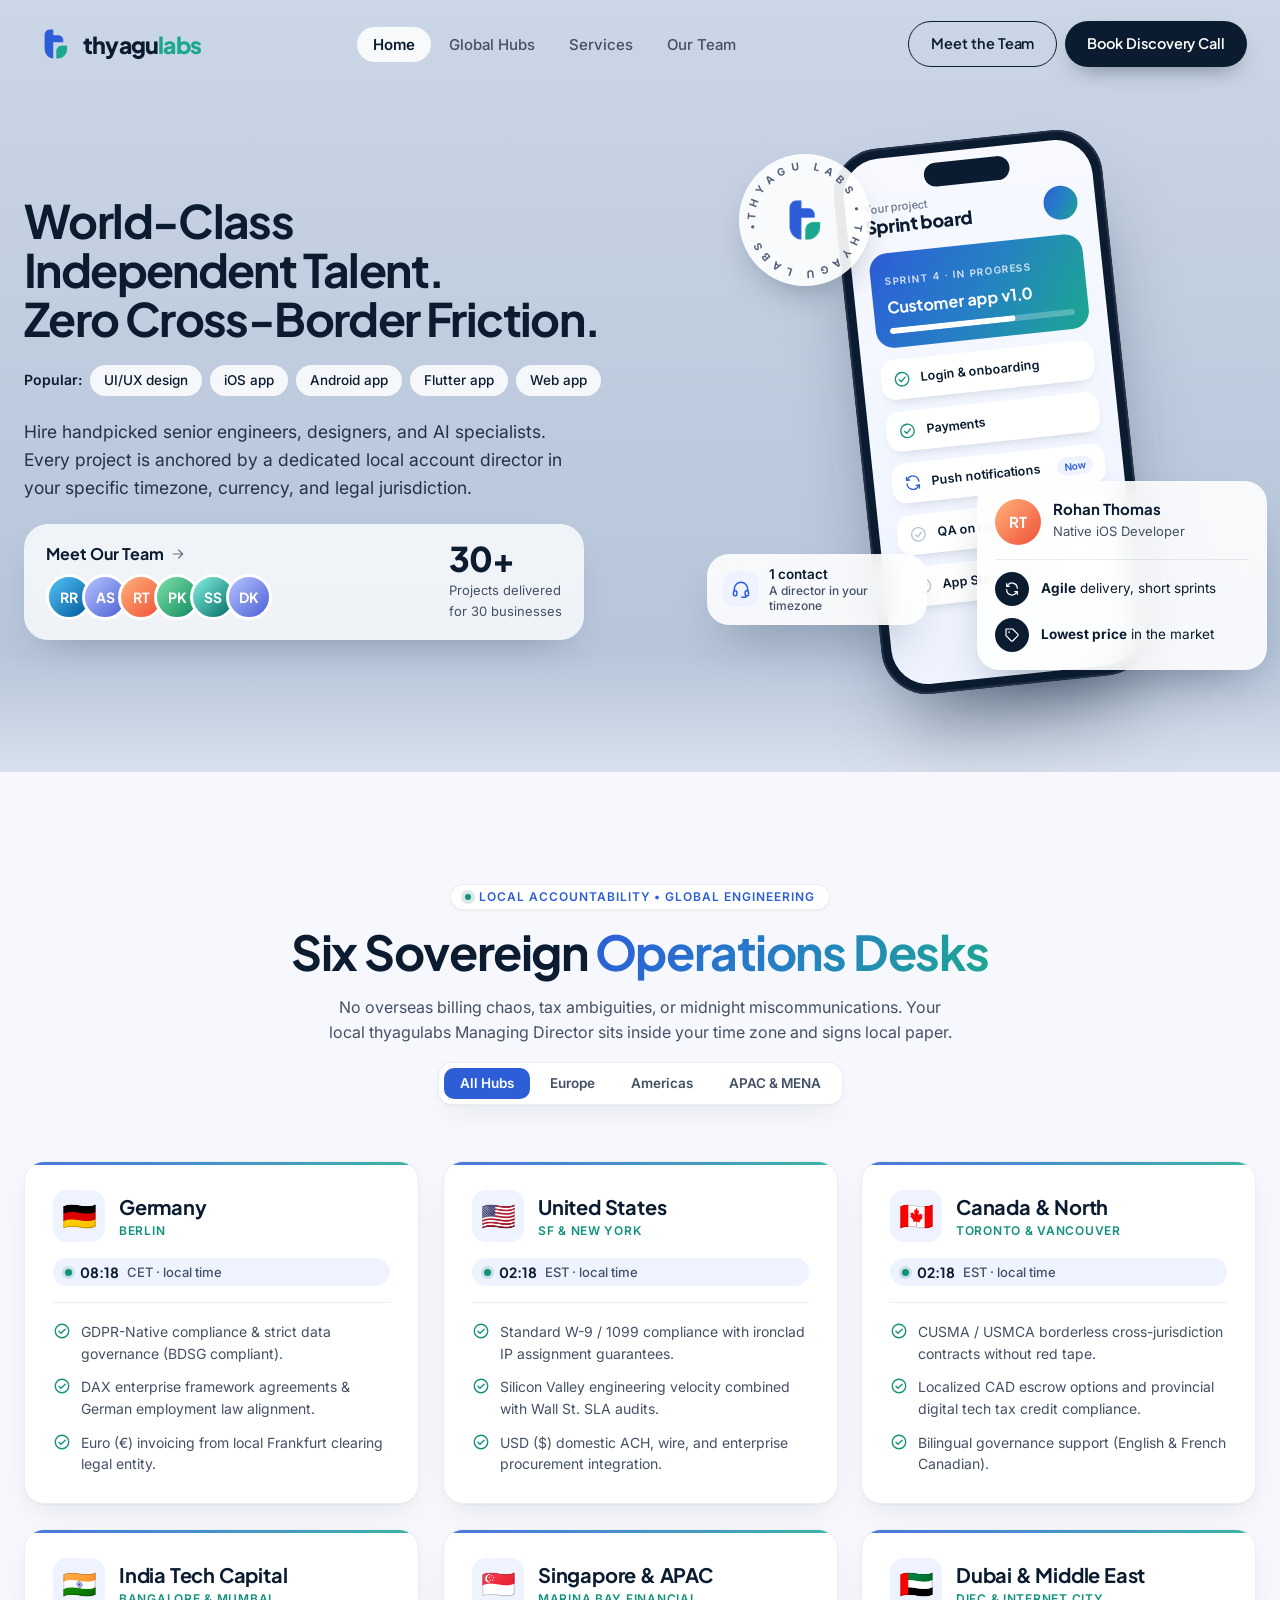
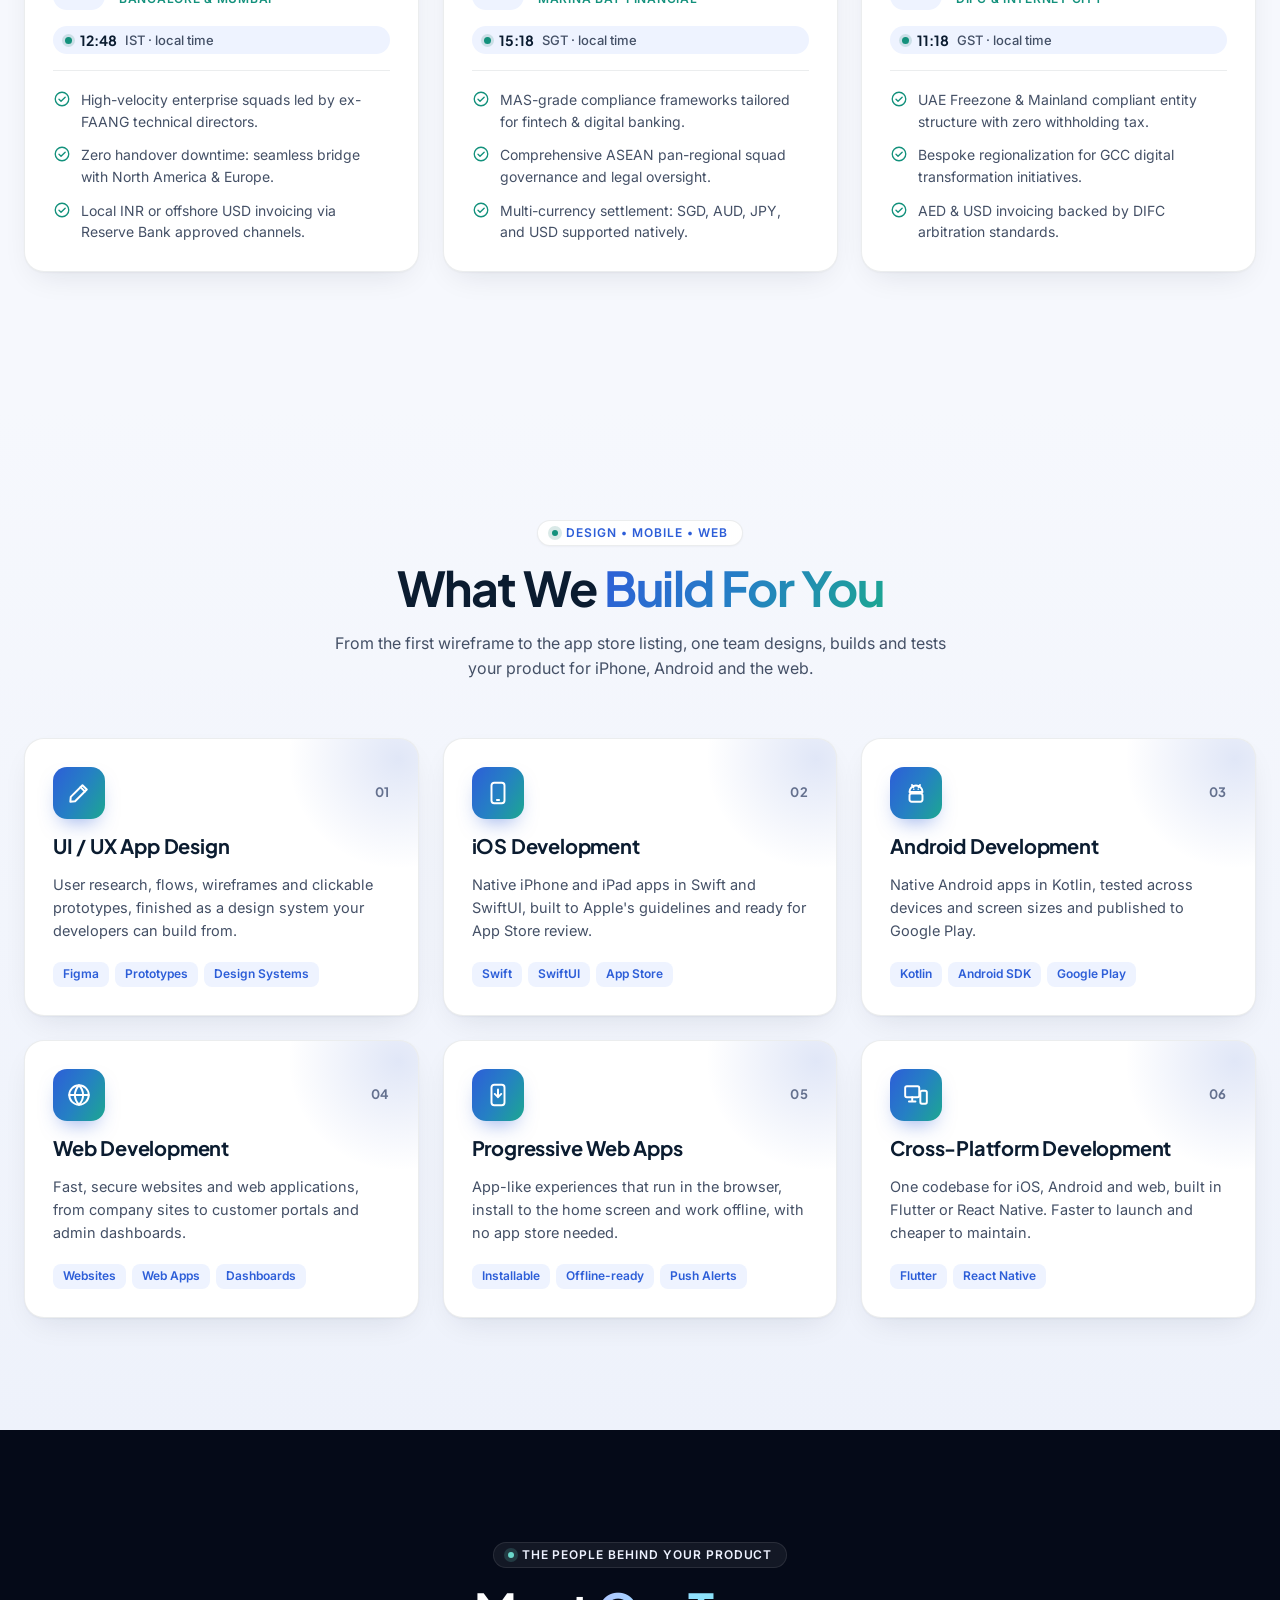
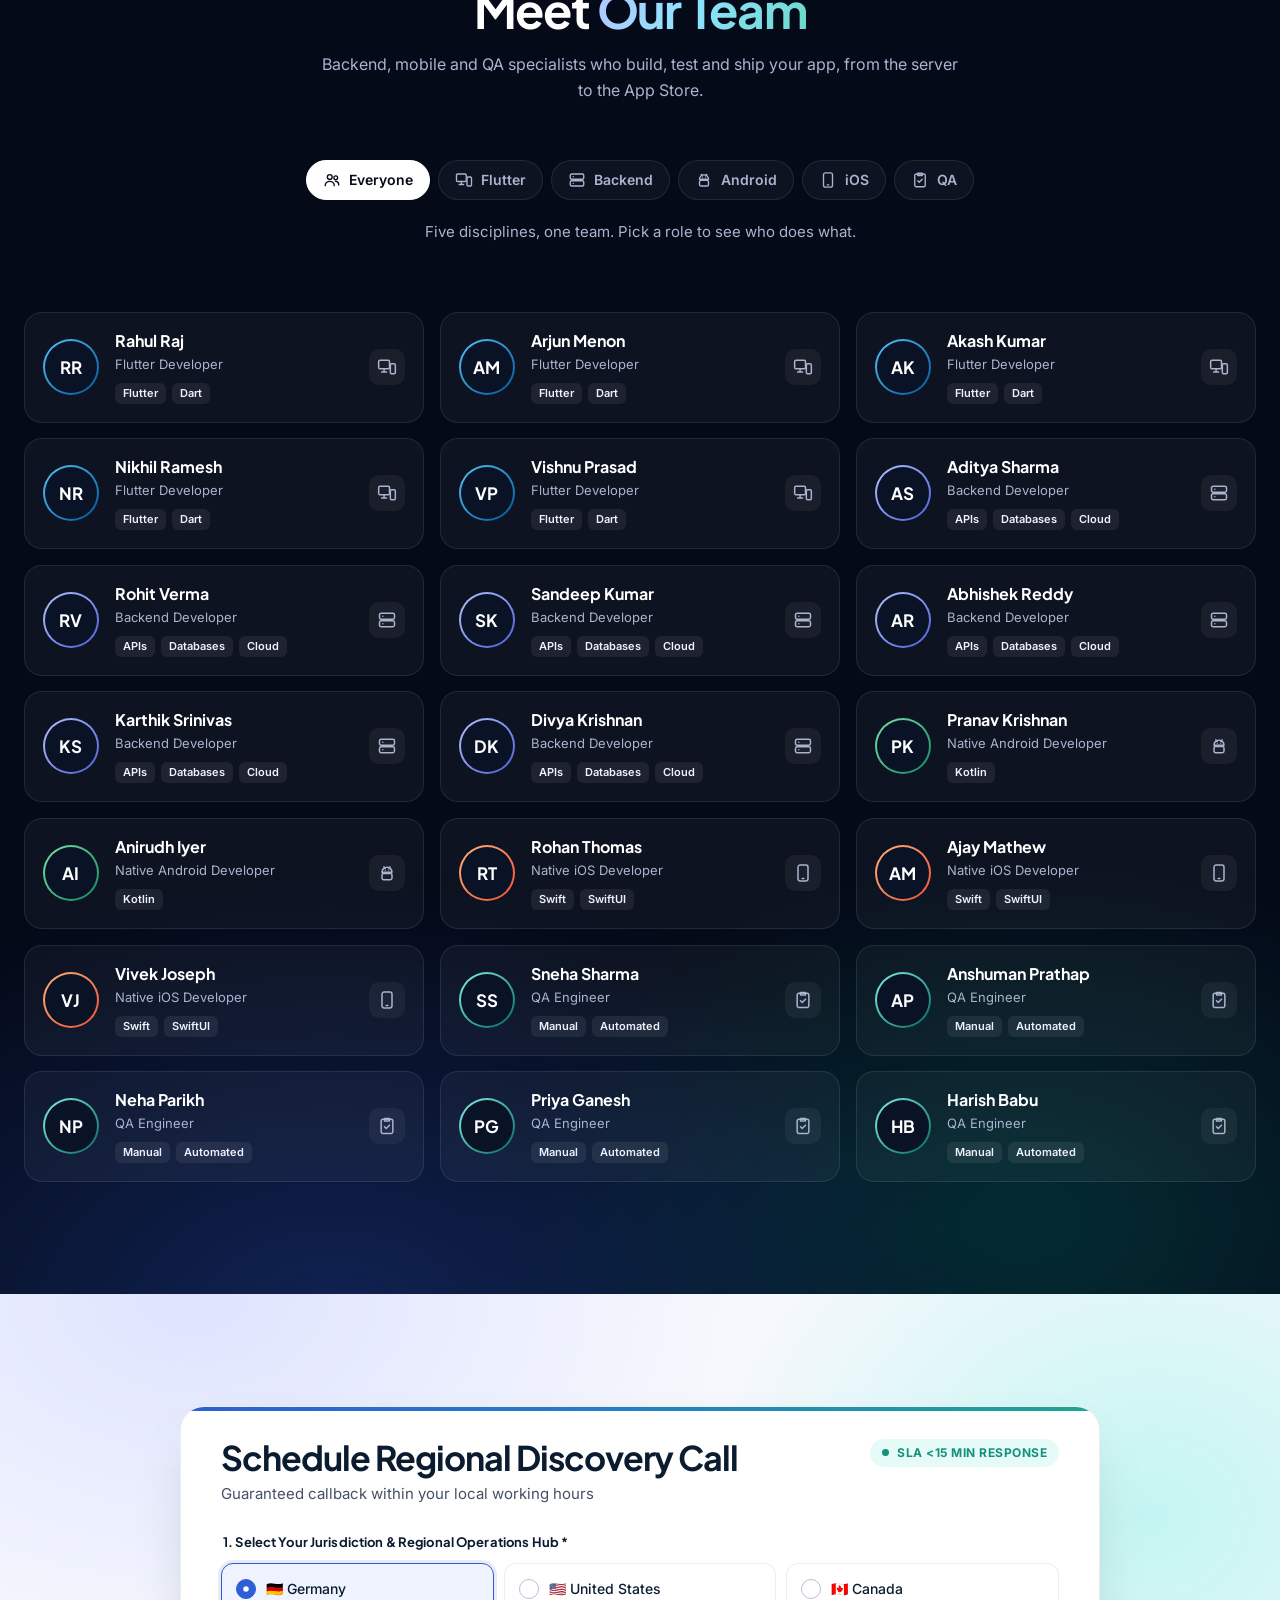
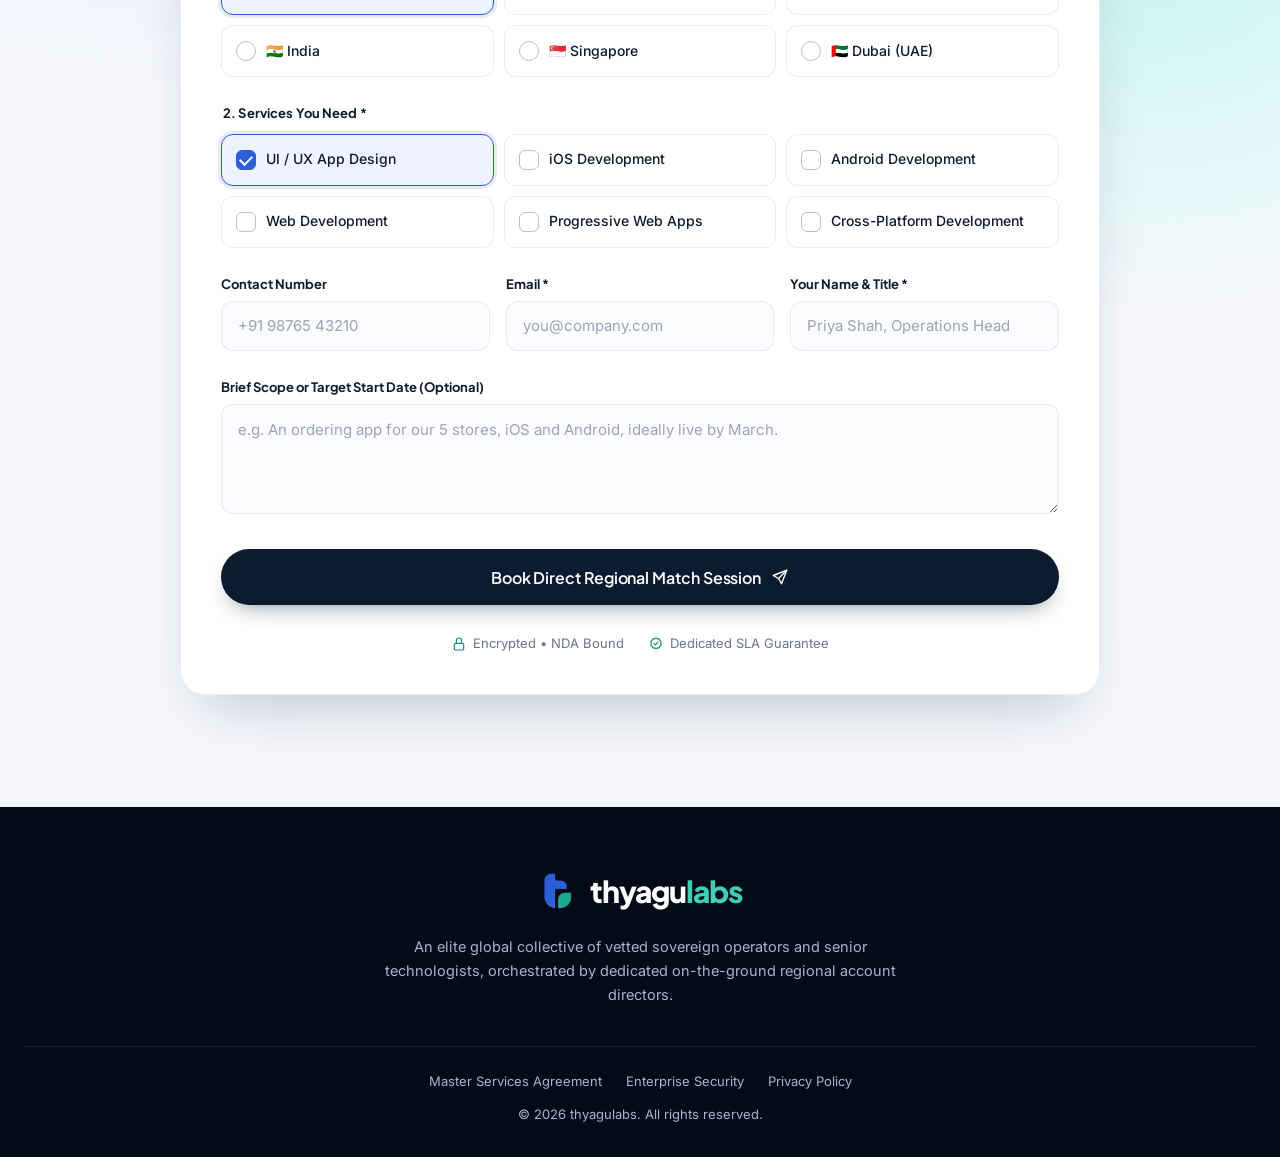
==== index.html @ a347e22c "Initial commit: Thyagu Labs website Co-Authored-By: Claude Sonnet 5.5 <noreply@anthropic.com>" ====
<!DOCTYPE html>
<html lang="en">
<head>
<meta charset="utf-8">
<meta name="viewport" content="width=device-width, initial-scale=1">
<title>thyagulabs — Mobile, Web &amp; UI/UX Development</title>
<meta name="description" content="thyagulabs designs, builds and tests iOS, Android, Flutter and web apps, with local offices in six countries.">
<meta name="theme-color" content="#2d5ed8">
<meta property="og:type" content="website">
<meta property="og:title" content="thyagulabs — Mobile, Web &amp; UI/UX Development">
<meta property="og:description" content="iOS, Android, Flutter and web apps designed, built and tested by one team, with local offices in six countries.">
<meta property="og:image" content="assets/logo-full.png">
<link rel="icon" type="image/png" href="assets/favicon.png">
<link rel="apple-touch-icon" href="assets/apple-touch-icon.png">
<link rel="preconnect" href="https://fonts.googleapis.com">
<link rel="preconnect" href="https://fonts.gstatic.com" crossorigin>
<link rel="stylesheet" href="https://fonts.googleapis.com/css2?family=Inter:wght@400;500;600;700&family=Plus+Jakarta+Sans:wght@500;600;700;800&display=swap">
<style>
/* Layout: dark hero → light hubs → light services → dark team → contact on a soft mesh → dark footer.
   One centred section-heading system, one 1280px content column, one 24px grid gap everywhere. */
:root {
  /* brand (from DESIGN.md) */
  --cobalt: #2d5ed8; --cobalt-deep: #00236f; --cobalt-soft: #dce1ff; --cobalt-light: #b6c4ff;
  --emerald: #13917c; --emerald-soft: #86f2e4; --emerald-light: #6bd8cb;
  /* light surfaces */
  --bg: #f6f8fd; --card: #ffffff; --tint: #eef3ff; --tint-2: #e4ecff;
  --ink: #0b1c30; --ink-2: #445066; --ink-3: #6b7489; --line: rgba(11, 28, 48, .08);
  /* night surfaces */
  --night: #050a18; --night-2: #0a1226; --night-card: rgba(255, 255, 255, .04); --night-line: rgba(255, 255, 255, .09);
  --night-ink: #eef2ff; --night-ink-2: #a9b4cf;
  --grad: linear-gradient(120deg, var(--cobalt-light) 0%, #8fe3ff 45%, var(--emerald-light) 100%);
  --grad-strong: linear-gradient(120deg, #2d5ed8 0%, #2580c4 50%, #1ca791 100%);
  --display: "Plus Jakarta Sans", "Segoe UI", system-ui, sans-serif;
  --body: "Inter", "Segoe UI", system-ui, sans-serif;
  --radius: 20px;
  --gutter: 24px;
  --shadow: 0 1px 2px rgba(11, 28, 48, .04), 0 12px 32px -12px rgba(11, 28, 48, .12);
  --shadow-lift: 0 2px 4px rgba(11, 28, 48, .04), 0 24px 48px -16px rgba(30, 58, 138, .25);
  color-scheme: light;
}
* { box-sizing: border-box; }
html { scroll-behavior: smooth; scroll-padding-top: 96px; }
body { margin: 0; background: var(--bg); color: var(--ink); font: 400 16px/1.6 var(--body); -webkit-font-smoothing: antialiased; }
::selection { background: var(--emerald-soft); color: #00201d; }
a { color: inherit; text-decoration: none; }
button { font: inherit; cursor: pointer; }
:focus-visible { outline: 2px solid var(--emerald-light); outline-offset: 3px; border-radius: 6px; }
img { max-width: 100%; }
.i { width: 1em; height: 1em; flex: none; display: inline-block; vertical-align: middle; font-size: 20px; fill: none; stroke: currentColor; stroke-width: 1.8; stroke-linecap: round; stroke-linejoin: round; }
.tab { font-variant-numeric: tabular-nums; }
.wrap { max-width: 1280px; margin: 0 auto; padding-inline: var(--gutter); }
@media (max-width: 767px) { :root { --gutter: 20px; --radius: 16px; } }

/* ---------- type ---------- */
h1, h2, h3, h4 { font-family: var(--display); margin: 0; text-wrap: balance; }
.display { font-weight: 800; font-size: clamp(40px, 6.4vw, 80px); line-height: 1.02; letter-spacing: -.04em; }
.h2 { font-weight: 700; font-size: clamp(30px, 4vw, 48px); line-height: 1.1; letter-spacing: -.03em; }
.h3 { font-weight: 700; font-size: 20px; line-height: 1.3; letter-spacing: -.01em; }
.lede { font-size: clamp(16px, 1.6vw, 19px); line-height: 1.65; }
.grad-text { background: var(--grad); -webkit-background-clip: text; background-clip: text; color: transparent; }
.grad-text-strong { background: var(--grad-strong); -webkit-background-clip: text; background-clip: text; color: transparent; }

/* ---------- shared pieces ---------- */
.eyebrow { display: inline-flex; align-items: center; gap: 8px; padding: 6px 14px; border-radius: 999px; font: 600 12px/1 var(--body); letter-spacing: .08em; text-transform: uppercase; color: var(--cobalt); background: var(--card); border: 1px solid var(--line); box-shadow: 0 1px 2px rgba(11, 28, 48, .04); }
.eyebrow::before { content: ""; width: 6px; height: 6px; border-radius: 50%; background: var(--emerald); box-shadow: 0 0 0 4px rgba(0, 106, 97, .15); }
.night .eyebrow { color: var(--night-ink); background: rgba(255, 255, 255, .06); border-color: var(--night-line); box-shadow: none; }
.night .eyebrow::before { background: var(--emerald-light); box-shadow: 0 0 0 4px rgba(107, 216, 203, .18); }
section.band { padding-block: 112px; position: relative; }
@media (max-width: 767px) { section.band { padding-block: 72px; } }
.sh { display: flex; flex-direction: column; align-items: center; text-align: center; max-width: 760px; margin: 0 auto 56px; gap: 16px; }
.sh p { margin: 0; color: var(--ink-2); max-width: 640px; }
.night .sh p { color: var(--night-ink-2); }
@media (max-width: 767px) { .sh { margin-bottom: 40px; } }

.btn { display: inline-flex; align-items: center; justify-content: center; gap: 10px; min-height: 52px; padding: 0 28px; border-radius: 999px; border: 0; font: 600 15px/1.2 var(--display); letter-spacing: -.005em; white-space: nowrap; transition: transform .2s ease, box-shadow .2s ease, background .2s ease, border-color .2s ease; }
.btn .i { font-size: 18px; transition: transform .2s ease; }
.btn:hover .i { transform: translateX(3px); }
.btn-primary { color: #fff; background: var(--ink); box-shadow: 0 10px 24px -12px rgba(11, 28, 48, .6); }
.btn-primary:hover { transform: translateY(-2px); background: var(--cobalt); box-shadow: 0 14px 30px -12px rgba(30, 58, 138, .6); }
.btn-outline { color: var(--ink); background: transparent; border: 1.5px solid var(--ink); }
.btn-outline:hover { background: var(--ink); color: #fff; }
.btn-glass { color: var(--night-ink); background: rgba(255, 255, 255, .06); border: 1px solid var(--night-line); backdrop-filter: blur(12px); }
.btn-glass:hover { background: rgba(255, 255, 255, .1); border-color: rgba(255, 255, 255, .2); }
.btn-sm { min-height: 46px; padding: 0 22px; font-size: 14.5px; }

.card { background: var(--card); border: 1px solid var(--line); border-radius: var(--radius); box-shadow: var(--shadow); transition: transform .25s ease, box-shadow .25s ease, border-color .25s ease; position: relative; }
.card:hover { transform: translateY(-4px); box-shadow: var(--shadow-lift); border-color: rgba(30, 58, 138, .18); }
.tag { display: inline-flex; align-items: center; padding: 5px 10px; border-radius: 8px; background: var(--tint); color: var(--cobalt); font: 600 12px/1.2 var(--body); }

/* scroll reveal: content is visible by default; JS only adds the motion */
.js .reveal { opacity: 0; transform: translateY(18px); transition: opacity .6s ease, transform .6s cubic-bezier(.2, .7, .2, 1); }
.js .reveal.in { opacity: 1; transform: none; }
@media (prefers-reduced-motion: reduce) {
  html { scroll-behavior: auto; }
  *, *::before, *::after { animation: none !important; transition: none !important; }
  .js .reveal { opacity: 1; transform: none; }
}

/* ---------- header (transparent over the hero, frosted once you scroll) ---------- */
.top { position: fixed; z-index: 50; inset: 12px 0 auto; padding-inline: var(--gutter); pointer-events: none; }
.top .bar { pointer-events: auto; max-width: 1280px; margin: 0 auto; height: 64px; padding: 0 8px 0 14px; display: flex; align-items: center; gap: 16px; border-radius: 999px; border: 1px solid transparent; transition: background .3s ease, border-color .3s ease, box-shadow .3s ease; }
.top.scrolled .bar { background: rgba(255, 255, 255, .82); border-color: var(--line); box-shadow: 0 12px 30px -14px rgba(11, 28, 48, .25); backdrop-filter: blur(18px) saturate(160%); -webkit-backdrop-filter: blur(18px) saturate(160%); }
.brand { display: flex; align-items: center; gap: 10px; min-width: 0; color: var(--ink); }
.brand svg { flex: none; }
.brand .mark { width: 34px; height: 34px; object-fit: contain; flex: none; }
.wm { font: 800 23px/1 var(--display); letter-spacing: -.035em; color: var(--ink); }
.wm em { font-style: normal; color: #1ca791; }
nav.main { flex: 1; display: flex; justify-content: center; gap: 2px; }
nav.main a { padding: 10px 16px; border-radius: 999px; font: 500 15px/1 var(--body); color: var(--ink-2); white-space: nowrap; transition: color .2s, background .2s; }
nav.main a:hover { color: var(--ink); background: rgba(255, 255, 255, .55); }
nav.main a.active { color: var(--ink); background: rgba(255, 255, 255, .85); font-weight: 600; }
.top .actions { margin-left: auto; display: flex; align-items: center; gap: 8px; }
.menu-btn { display: none; width: 44px; height: 44px; border-radius: 50%; border: 1.5px solid var(--ink); background: transparent; color: var(--ink); place-items: center; }
.menu-btn .i { font-size: 20px; }
@media (max-width: 1023px) { nav.main { display: none; } .menu-btn { display: grid; } }
@media (max-width: 767px) { .top .btn-outline { display: none; } }
@media (max-width: 519px) { .top .book { display: none; } .top .bar { height: 58px; } }

.scrim { position: fixed; inset: 0; z-index: 60; background: rgba(5, 10, 24, .45); backdrop-filter: blur(6px); opacity: 0; pointer-events: none; transition: opacity .25s; }
.drawer { position: fixed; z-index: 61; inset: 0 0 0 auto; width: min(340px, 88vw); background: #fff; color: var(--ink); padding: 20px; display: flex; flex-direction: column; gap: 6px; transform: translateX(100%); transition: transform .3s cubic-bezier(.2, .7, .2, 1); overflow-y: auto; }
body.menu-open .scrim { opacity: 1; pointer-events: auto; }
body.menu-open .drawer { transform: none; }
.drawer .row { display: flex; align-items: center; justify-content: space-between; margin-bottom: 18px; }
.drawer nav a { display: block; padding: 14px 16px; border-radius: 14px; font: 600 17px/1.2 var(--display); color: var(--ink-2); }
.drawer nav a:hover, .drawer nav a.active { color: var(--ink); background: var(--tint); }
.drawer .btn { margin-top: 18px; width: 100%; }
.drawer .menu-btn { display: grid; }

/* ---------- hero ---------- */
.hero { position: relative; overflow: hidden; background: linear-gradient(180deg, #cbd6e6 0%, #bccadd 60%, #b4c3d8 100%); color: var(--ink); padding: 128px 0 80px; isolation: isolate; }
.hero::after { content: ""; position: absolute; inset: auto 0 0; height: 120px; background: linear-gradient(180deg, transparent, rgba(246, 248, 253, .55)); z-index: -1; }
.hero-grid { position: relative; z-index: 1; display: grid; grid-template-columns: minmax(0, 1.12fr) minmax(0, .88fr); gap: 32px; align-items: center; margin-top: 4px; }
.hero-left { display: flex; flex-direction: column; gap: 22px; padding-top: 12px; }
.hero-h { font-weight: 700; font-size: clamp(32px, 3.6vw, 48px); line-height: 1.06; letter-spacing: -.035em; }
.hero-h span { display: block; }
.search { display: flex; align-items: center; gap: 10px; height: 64px; padding: 0 8px 0 22px; border-radius: 999px; background: #fff; box-shadow: 0 18px 40px -18px rgba(11, 28, 48, .35); max-width: 560px; }
.search .i { font-size: 22px; color: var(--ink-2); }
.search input { flex: 1; min-width: 0; border: 0; outline: 0; background: transparent; font: 400 16px/1 var(--body); color: var(--ink); }
.search input::placeholder { color: #8892a6; }
.search button { width: 48px; height: 48px; flex: none; border: 0; border-radius: 50%; display: grid; place-items: center; background: var(--ink); color: #fff; transition: background .2s, transform .2s; }
.search button:hover { background: var(--cobalt); transform: translateX(2px); }
.search button .i { color: #fff; font-size: 20px; }
.search:focus-within { box-shadow: 0 0 0 3px rgba(30, 58, 138, .25), 0 18px 40px -18px rgba(11, 28, 48, .35); }
.popular { display: flex; flex-wrap: wrap; align-items: center; gap: 8px; font: 600 14px/1 var(--body); }
.popular button { border: 0; padding: 9px 14px; border-radius: 999px; background: rgba(255, 255, 255, .85); color: var(--ink); font: 500 13.5px/1 var(--body); transition: background .2s, transform .2s; }
.popular button:hover { background: #fff; transform: translateY(-1px); }
.hero-sub { margin: 0; max-width: 560px; font-size: 17.5px; line-height: 1.6; color: #22324a; }
.trusted { display: flex; align-items: center; justify-content: space-between; gap: 20px; flex-wrap: wrap; max-width: 560px; padding: 18px 22px; border-radius: 24px; background: rgba(255, 255, 255, .78); backdrop-filter: blur(12px); box-shadow: 0 18px 40px -22px rgba(11, 28, 48, .35); }
.trusted .lbl { font: 700 16px/1.2 var(--display); margin-bottom: 10px; display: flex; align-items: center; gap: 6px; }
.trusted .lbl .i { font-size: 16px; color: var(--ink-3); transition: transform .2s; }
.trusted a:hover .lbl .i { transform: translateX(3px); }
.stack-av { display: flex; }
.stack-av span { width: 46px; height: 46px; margin-left: -10px; border-radius: 50%; border: 3px solid #fff; display: grid; place-items: center; font: 700 14px/1 var(--display); color: #fff; background: var(--ring); }
.stack-av span:first-child { margin-left: 0; }
.trusted .num b { display: block; font: 800 34px/1 var(--display); letter-spacing: -.03em; }
.trusted .num small { display: block; margin-top: 4px; font-size: 13px; color: var(--ink-2); }

.hero-right { position: relative; min-height: 560px; }
.phone { position: absolute; left: 50%; top: 50%; width: 270px; height: 548px; margin: -274px 0 0 -135px; border-radius: 46px; padding: 10px; background: #0b1c30; box-shadow: 0 50px 80px -30px rgba(11, 28, 48, .55), inset 0 0 0 2px #26324a; transform: rotate(-6deg); }
.phone .screen { position: relative; height: 100%; border-radius: 37px; overflow: hidden; background: linear-gradient(180deg, #f7f9ff, #eef3ff); padding: 44px 18px 18px; display: flex; flex-direction: column; gap: 12px; }
.phone .screen::before { content: ""; position: absolute; top: 10px; left: 50%; width: 86px; height: 24px; margin-left: -43px; border-radius: 999px; background: #0b1c30; }
.app-top { display: flex; align-items: center; justify-content: space-between; }
.app-top small { display: block; font: 500 11px/1.2 var(--body); color: var(--ink-3); }
.app-top b { font: 800 18px/1.15 var(--display); letter-spacing: -.02em; }
.app-top .dot { width: 34px; height: 34px; border-radius: 50%; background: var(--grad-strong); }
.sprint { padding: 14px; border-radius: 18px; color: #fff; background: var(--grad-strong); }
.sprint small { font: 600 10px/1 var(--body); letter-spacing: .1em; text-transform: uppercase; opacity: .8; }
.sprint b { display: block; margin: 6px 0 10px; font: 700 16px/1.2 var(--display); }
.sprint .bar2 { height: 6px; border-radius: 999px; background: rgba(255, 255, 255, .25); overflow: hidden; }
.sprint .bar2 i { display: block; height: 100%; width: 68%; border-radius: inherit; background: #fff; animation: fill 2.4s cubic-bezier(.2, .7, .2, 1) both .4s; }
@keyframes fill { from { width: 8%; } }
.task { display: flex; align-items: center; gap: 10px; padding: 11px 12px; border-radius: 14px; background: #fff; box-shadow: 0 6px 14px -10px rgba(11, 28, 48, .35); font: 600 12.5px/1.2 var(--body); }
.task .i { font-size: 18px; color: var(--emerald); }
.task.todo .i { color: #b8c0d4; }
.task.now .i { color: var(--cobalt); }
.task em { margin-left: auto; font-style: normal; font: 600 10px/1 var(--body); padding: 4px 7px; border-radius: 999px; background: var(--tint); color: var(--cobalt); }

.rot { position: absolute; left: 2%; top: 4%; width: 132px; height: 132px; border-radius: 50%; background: rgba(255, 255, 255, .9); display: grid; place-items: center; box-shadow: 0 16px 36px -16px rgba(11, 28, 48, .4); z-index: 2; }
.rot svg.ring { position: absolute; inset: 0; width: 100%; height: 100%; animation: spin-slow 22s linear infinite; }
.rot svg.ring text { font: 700 10.5px var(--body); letter-spacing: .26em; fill: #55627a; text-transform: uppercase; }
@keyframes spin-slow { to { transform: rotate(360deg); } }

.float { position: absolute; z-index: 3; background: rgba(255, 255, 255, .88); backdrop-filter: blur(14px); -webkit-backdrop-filter: blur(14px); border-radius: 22px; box-shadow: 0 24px 50px -22px rgba(11, 28, 48, .45); animation: bob 6s ease-in-out infinite; }
@keyframes bob { 50% { transform: translateY(-8px); } }
.float.profile { right: -2%; bottom: 4%; width: 290px; padding: 18px; }
.profile .who { display: flex; align-items: center; gap: 12px; padding-bottom: 14px; border-bottom: 1px solid var(--line); }
.profile .av { width: 46px; height: 46px; border-radius: 50%; display: grid; place-items: center; color: #fff; font: 700 15px/1 var(--display); background: linear-gradient(135deg, #ffb27a, #f05138); }
.profile .who b { display: block; font: 700 15px/1.2 var(--display); }
.profile .who small { font-size: 13px; color: var(--ink-2); }
.profile .row { display: flex; align-items: center; gap: 12px; margin-top: 12px; font-size: 13.5px; color: var(--ink); }
.profile .row b { font-weight: 700; }
.profile .row .ib { width: 34px; height: 34px; flex: none; border-radius: 50%; display: grid; place-items: center; background: var(--ink); color: #fff; }
.profile .row .ib .i { font-size: 16px; }
.float.chip { left: -4%; bottom: 12%; padding: 12px 16px; display: flex; align-items: center; gap: 10px; font: 600 13.5px/1.25 var(--body); animation-delay: -3s; max-width: 220px; }
.float.chip .ib { width: 36px; height: 36px; flex: none; border-radius: 12px; display: grid; place-items: center; background: var(--tint); color: var(--cobalt); }
.float.chip small { display: block; font-weight: 500; color: var(--ink-2); font-size: 12px; }

@media (max-width: 1023px) {
  .hero { padding-top: 120px; }
  .hero-grid { grid-template-columns: minmax(0, 1fr); gap: 24px; }
  .hero-left { align-items: center; text-align: center; }
  .hero-left > * { width: 100%; max-width: 600px; }
  .popular { justify-content: center; }
  .trusted { margin-inline: auto; }
  .hero-right { min-height: 600px; max-width: 560px; width: 100%; margin: 0 auto; }
  .float.chip { left: 0; }
  .float.profile { right: 0; }
}
@media (max-width: 519px) {
  .hero { padding: 104px 0 48px; }
  .search { height: 58px; padding-left: 18px; }
  .search input { font-size: 15px; }
  .popular > span { width: 100%; text-align: center; }
  .trusted { justify-content: center; text-align: center; padding: 16px; }
  .hero-right { min-height: 520px; }
  .phone { transform: rotate(-5deg) scale(.82); }
  .rot { width: 104px; height: 104px; left: 0; top: 0; }
  .rot svg.ring text { font-size: 9px; }
  .float.profile { width: 236px; right: 0; bottom: 2%; padding: 14px; }
  .float.chip { left: auto; right: 0; top: 6%; bottom: auto; max-width: 180px; padding: 10px 12px; font-size: 12.5px; }
}
@media (max-width: 359px) { .float.chip { display: none; } }

/* ---------- hubs ---------- */
.filters { display: inline-flex; flex-wrap: wrap; justify-content: center; gap: 4px; padding: 5px; border-radius: 14px; background: var(--card); border: 1px solid var(--line); box-shadow: var(--shadow); }
.filters button { border: 0; padding: 9px 16px; border-radius: 10px; background: transparent; color: var(--ink-2); font: 600 13.5px/1 var(--body); transition: background .2s, color .2s; }
.filters button:hover { color: var(--ink); background: var(--tint); }
.filters button[aria-pressed="true"] { color: #fff; background: var(--cobalt); }
.grid3 { display: grid; grid-template-columns: repeat(3, minmax(0, 1fr)); gap: 24px; }
@media (max-width: 1023px) { .grid3 { grid-template-columns: repeat(2, minmax(0, 1fr)); } }
@media (max-width: 679px) { .grid3 { grid-template-columns: minmax(0, 1fr); } }
.hub { padding: 28px; display: flex; flex-direction: column; gap: 18px; overflow: hidden; animation: pop .45s cubic-bezier(.2, .7, .2, 1) both; }
.hub::before { content: ""; position: absolute; inset: 0 0 auto; height: 3px; background: var(--grad-strong); opacity: .85; }
@keyframes pop { from { opacity: 0; transform: translateY(10px) scale(.98); } }
.hub .head { display: flex; align-items: center; gap: 14px; }
.hub .flag { width: 52px; height: 52px; flex: none; border-radius: 14px; display: grid; place-items: center; font-size: 28px; background: var(--tint); }
.hub .city { font: 600 12px/1.2 var(--body); letter-spacing: .06em; text-transform: uppercase; color: var(--emerald); margin-top: 4px; }
.hub .clock { align-self: start; display: inline-flex; align-items: center; gap: 8px; padding: 7px 12px; border-radius: 999px; background: var(--tint); font: 500 13px/1 var(--body); color: var(--ink-2); }
.hub .clock b { font: 700 14px/1 var(--display); color: var(--ink); }
.hub .clock::before { content: ""; width: 7px; height: 7px; border-radius: 50%; background: var(--emerald); box-shadow: 0 0 0 3px rgba(0, 106, 97, .15); animation: blink 2s ease-in-out infinite; }
/* line up title, clock and bullet lists across cards in the same row */
@supports (grid-template-rows: subgrid) { .grid3 { row-gap: 0; } .hub { display: grid; grid-row: span 3; grid-template-rows: subgrid; row-gap: 16px; margin-bottom: 24px; } }
.hub ul { list-style: none; margin: 0; padding: 18px 0 0; align-content: start; border-top: 1px solid var(--line); display: grid; gap: 12px; }
.hub li { display: flex; gap: 10px; font-size: 14px; line-height: 1.55; color: var(--ink-2); }
.hub li .i { font-size: 18px; color: var(--emerald); margin-top: 1px; }

/* ---------- services ---------- */
#expertise { background: linear-gradient(180deg, var(--bg) 0%, #eef2fb 100%); }
.svc-grid { display: grid; grid-template-columns: repeat(3, minmax(0, 1fr)); gap: 24px; }
@media (max-width: 1023px) { .svc-grid { grid-template-columns: repeat(2, minmax(0, 1fr)); } }
@media (max-width: 679px) { .svc-grid { grid-template-columns: minmax(0, 1fr); } }
.svc { padding: 28px; display: flex; flex-direction: column; gap: 14px; overflow: hidden; }
.svc::after { content: ""; position: absolute; width: 220px; height: 220px; right: -90px; top: -90px; border-radius: 50%; background: radial-gradient(closest-side, rgba(39, 83, 199, .14), transparent); transition: transform .4s ease; pointer-events: none; }
.svc:hover::after { transform: scale(1.35); }
.svc .top-row { display: flex; align-items: center; justify-content: space-between; }
.svc .ic { width: 52px; height: 52px; border-radius: 14px; display: grid; place-items: center; color: #fff; background: var(--grad-strong); box-shadow: 0 10px 20px -8px rgba(45, 94, 216, .5); }
.svc .ic .i { font-size: 26px; }
.svc .num { font: 700 13px/1 var(--display); color: var(--ink-3); letter-spacing: .04em; }
.svc p { margin: 0; font-size: 14.5px; line-height: 1.6; color: var(--ink-2); }
.svc .tags { display: flex; flex-wrap: wrap; gap: 6px; margin-top: auto; padding-top: 6px; }

/* ---------- team ---------- */
.team { background: var(--night); color: var(--night-ink); overflow: hidden; isolation: isolate; }
.team .glow { position: absolute; inset: auto -10% -30%; height: 70%; z-index: -1; background: radial-gradient(60% 60% at 30% 60%, rgba(39, 83, 199, .35), transparent 70%), radial-gradient(50% 50% at 75% 50%, rgba(0, 150, 136, .25), transparent 70%); filter: blur(30px); }
.team .h2 { color: #fff; }
.roles { display: flex; flex-wrap: wrap; justify-content: center; gap: 8px; }
.roles button { display: inline-flex; align-items: center; gap: 8px; border: 1px solid var(--night-line); background: rgba(255, 255, 255, .04); color: var(--night-ink-2); padding: 10px 16px; border-radius: 999px; font: 600 14px/1 var(--body); transition: all .2s ease; }
.roles button .i { font-size: 18px; }
.roles button:hover { color: #fff; border-color: rgba(255, 255, 255, .2); }
.roles button[aria-selected="true"] { color: #050a18; background: #fff; border-color: #fff; }
.role-note { margin: 20px auto 40px; max-width: 640px; min-height: 52px; text-align: center; color: var(--night-ink-2); font-size: 15px; }
.role-note b { color: #fff; font-weight: 600; }
.people { display: grid; grid-template-columns: repeat(3, minmax(0, 1fr)); gap: 16px; }
@media (max-width: 1023px) { .people { grid-template-columns: repeat(2, minmax(0, 1fr)); } }
@media (max-width: 599px) { .people { grid-template-columns: minmax(0, 1fr); gap: 10px; } .person { padding: 14px; gap: 14px; } .person .badge { display: none; } .avatar { width: 48px; height: 48px; } }
.person { display: flex; align-items: center; gap: 16px; padding: 18px; border-radius: 18px; background: var(--night-card); border: 1px solid var(--night-line); transition: transform .25s ease, border-color .25s ease, background .25s ease; animation: pop .45s cubic-bezier(.2, .7, .2, 1) both; }
.person:hover { transform: translateY(-3px); background: rgba(255, 255, 255, .07); border-color: rgba(182, 196, 255, .28); }
.avatar { position: relative; width: 56px; height: 56px; flex: none; border-radius: 50%; padding: 2px; background: var(--ring); }
.avatar span { width: 100%; height: 100%; border-radius: 50%; display: grid; place-items: center; background: var(--night-2); font: 700 17px/1 var(--display); color: #fff; letter-spacing: .02em; }
.person .who { min-width: 0; flex: 1; }
.person .name { font: 700 16px/1.3 var(--display); color: #fff; }
.person .role { margin-top: 2px; font-size: 13px; color: var(--night-ink-2); }
.person .stack { margin-top: 8px; display: flex; flex-wrap: wrap; gap: 6px; }
.person .stack i { font-style: normal; font: 600 11px/1 var(--body); padding: 5px 8px; border-radius: 6px; color: var(--night-ink); background: rgba(255, 255, 255, .07); }
.person .badge { width: 36px; height: 36px; flex: none; border-radius: 10px; display: grid; place-items: center; color: var(--night-ink-2); background: rgba(255, 255, 255, .05); }
.person .badge .i { font-size: 20px; }

/* ---------- contact ---------- */
.contact { background: radial-gradient(60% 50% at 15% 0%, rgba(220, 225, 255, .9), transparent 70%), radial-gradient(50% 50% at 90% 20%, rgba(134, 242, 228, .45), transparent 70%), var(--bg); }
.formcard { max-width: 920px; margin: 0 auto; background: var(--card); border: 1px solid var(--line); border-radius: 24px; box-shadow: 0 30px 60px -24px rgba(11, 28, 48, .25); overflow: hidden; position: relative; }
.formcard::before { content: ""; position: absolute; inset: 0 0 auto; height: 4px; background: var(--grad-strong); }
.fh { padding: 32px 40px 0; display: flex; flex-wrap: wrap; align-items: flex-start; justify-content: space-between; gap: 12px 16px; }
.fh p { margin: 6px 0 0; color: var(--ink-2); font-size: 15px; }
.sla { display: inline-flex; align-items: center; gap: 8px; padding: 8px 12px; border-radius: 999px; background: #e6fbf8; color: var(--emerald); font: 700 12px/1 var(--body); letter-spacing: .04em; text-transform: uppercase; white-space: nowrap; }
.sla::before { content: ""; width: 7px; height: 7px; border-radius: 50%; background: var(--emerald); animation: blink 2s ease-in-out infinite; }
@keyframes blink { 50% { opacity: .35; } }
form { padding: 28px 40px 40px; display: grid; grid-template-columns: minmax(0, 1fr); gap: 28px; }
@media (max-width: 639px) { .fh { padding: 24px 20px 0; } form { padding: 24px 20px 24px; } }
fieldset { border: 0; margin: 0; padding: 0; min-width: 0; min-inline-size: 0; }
.flabel { display: block; margin-bottom: 12px; font: 700 13px/1.3 var(--display); letter-spacing: .01em; color: var(--ink); }
.tiles { display: grid; gap: 10px; }
.tiles.r { grid-template-columns: repeat(3, minmax(0, 1fr)); }
.tiles.d { grid-template-columns: repeat(3, minmax(0, 1fr)); }
@media (max-width: 679px) { .tiles.r, .tiles.d { grid-template-columns: repeat(2, minmax(0, 1fr)); } }
@media (max-width: 379px) { .tiles.r, .tiles.d { grid-template-columns: minmax(0, 1fr); } }
.tile { position: relative; display: flex; align-items: center; gap: 10px; min-height: 52px; padding: 12px 14px; border-radius: 12px; border: 1.5px solid var(--line); background: var(--card); cursor: pointer; font: 500 14px/1.35 var(--body); transition: border-color .2s, background .2s, box-shadow .2s; }
.tile:hover { border-color: rgba(30, 58, 138, .35); }
.tile input { position: absolute; opacity: 0; pointer-events: none; }
.tile .mark { width: 20px; height: 20px; flex: none; border: 1.5px solid #b8c0d4; border-radius: 6px; display: grid; place-items: center; transition: all .2s; }
.tiles.r .tile .mark { border-radius: 50%; }
.tile .mark::after { content: ""; width: 10px; height: 10px; border-radius: inherit; background: #fff; transform: scale(0); transition: transform .2s; }
.tiles.d .tile .mark::after { width: 6px; height: 10px; border-radius: 0; background: transparent; border: solid #fff; border-width: 0 2px 2px 0; transform: rotate(45deg) scale(0); margin-top: -2px; }
.tile:has(input:checked) { border-color: var(--cobalt); background: var(--tint); box-shadow: 0 0 0 3px rgba(30, 58, 138, .1); }
.tile:has(input:checked) .mark { background: var(--cobalt); border-color: var(--cobalt); }
.tiles.r .tile:has(input:checked) .mark::after { transform: scale(.55); }
.tiles.d .tile:has(input:checked) .mark::after { transform: rotate(45deg) scale(1); }
.tile:has(input:focus-visible) { outline: 2px solid var(--emerald); outline-offset: 2px; }
.three { display: grid; grid-template-columns: repeat(3, minmax(0, 1fr)); gap: 16px; }
@media (max-width: 767px) { .three { grid-template-columns: minmax(0, 1fr); gap: 20px; } }
.field label { display: block; margin-bottom: 8px; font: 700 13px/1.3 var(--display); }
.field input, .field textarea { width: 100%; min-height: 50px; padding: 0 16px; border-radius: 12px; border: 1.5px solid var(--line); background: #fbfcff; color: var(--ink); font: 400 15px/1.4 var(--body); transition: border-color .2s, box-shadow .2s, background .2s; }
.field textarea { min-height: 110px; padding: 14px 16px; resize: vertical; }
.field input:focus, .field textarea:focus { outline: none; background: #fff; border-color: var(--cobalt); box-shadow: 0 0 0 4px rgba(30, 58, 138, .12); }
.field input::placeholder, .field textarea::placeholder { color: #9aa3b8; }
.field.bad input { border-color: #ba1a1a; }
.err { margin-top: 8px; font-size: 13px; line-height: 1.3; color: #ba1a1a; }
.submit { width: 100%; min-height: 56px; height: auto; padding: 14px 20px; white-space: normal; text-align: center; font-size: 16px; }
.spin { width: 16px; height: 16px; border: 2px solid rgba(255, 255, 255, .4); border-top-color: #fff; border-radius: 50%; animation: spin .8s linear infinite; }
@keyframes spin { to { transform: rotate(360deg); } }
.ok { display: flex; align-items: center; justify-content: center; gap: 10px; padding: 18px; border-radius: 14px; background: #e6fbf8; color: #00201d; text-align: center; font-weight: 600; }
.ok .i { color: var(--emerald); }
.fail { padding: 14px; border-radius: 12px; background: #ffdad6; color: #93000a; font-size: 14px; }
.trust { display: flex; flex-wrap: wrap; justify-content: center; gap: 8px 24px; font-size: 13px; color: var(--ink-3); }
.trust span { display: inline-flex; align-items: center; gap: 6px; }
.trust .i { font-size: 16px; color: var(--emerald); }

/* ---------- footer ---------- */
footer { background: var(--night); color: var(--night-ink-2); padding: 64px 0 32px; text-align: center; }
.fbrand { display: inline-flex; align-items: center; gap: 12px; color: #fff; }
.fbrand img { width: 40px; height: 40px; object-fit: contain; }
.fbrand .wm { font-size: 30px; color: #fff; }
.fbrand .wm em { color: #3fd0b4; }
.fbrand .pill { padding: 6px 10px; border-radius: 999px; background: rgba(107, 216, 203, .12); color: var(--emerald-light); font: 700 11px/1 var(--body); letter-spacing: .1em; text-transform: uppercase; }
footer .about { max-width: 520px; margin: 16px auto 0; font-size: 14.5px; line-height: 1.65; }
footer .cert { margin-top: 16px; display: inline-flex; align-items: center; gap: 8px; font-size: 13px; font-weight: 500; color: var(--night-ink); }
footer .cert .i { font-size: 18px; color: var(--emerald-light); }
.fbottom { margin-top: 40px; padding-top: 24px; border-top: 1px solid var(--night-line); display: flex; flex-direction: column; align-items: center; gap: 12px; font-size: 13px; }
.fbottom nav { display: flex; flex-wrap: wrap; justify-content: center; gap: 8px 24px; }
.fbottom a:hover { color: #fff; }

.toast { position: fixed; left: 50%; bottom: 24px; z-index: 70; transform: translate(-50%, 20px); width: min(440px, calc(100vw - 32px)); padding: 14px 18px; border-radius: 14px; background: var(--night-2); color: #fff; border: 1px solid var(--night-line); font-size: 14px; box-shadow: 0 20px 40px -12px rgba(0, 0, 0, .4); opacity: 0; pointer-events: none; transition: opacity .2s, transform .2s; }
.toast.show { opacity: 1; transform: translate(-50%, 0); }
</style>
</head>
<body>
<svg width="0" height="0" style="position:absolute" aria-hidden="true"><symbol id="i-search" viewBox="0 0 24 24"><circle cx="11" cy="11" r="7"/><path d="M20 20l-3.5-3.5"/></symbol><symbol id="i-menu" viewBox="0 0 24 24"><path d="M4 7h16M4 12h16M4 17h16"/></symbol><symbol id="i-close" viewBox="0 0 24 24"><path d="M6 6l12 12M18 6L6 18"/></symbol><symbol id="i-arrow_forward" viewBox="0 0 24 24"><path d="M5 12h14M13 6l6 6-6 6"/></symbol><symbol id="i-groups" viewBox="0 0 24 24"><circle cx="9" cy="8" r="3.2"/><path d="M3 19.5c0-3.3 2.7-5.6 6-5.6s6 2.3 6 5.6"/><circle cx="17" cy="9" r="2.5"/><path d="M16.6 13.7c2.5.3 4.4 2.2 4.4 4.9"/></symbol><symbol id="i-check_circle" viewBox="0 0 24 24"><circle cx="12" cy="12" r="9"/><path d="M8 12.4l2.7 2.7L16.2 9.6"/></symbol><symbol id="i-sell" viewBox="0 0 24 24"><path d="M20.6 13.4l-7.2 7.2a2 2 0 0 1-2.8 0L3 13V3h10l7.6 7.6a2 2 0 0 1 0 2.8z"/><circle cx="7.6" cy="7.6" r="1.3" fill="currentColor" stroke="none"/></symbol><symbol id="i-autorenew" viewBox="0 0 24 24"><path d="M20 11a8 8 0 0 0-14.3-4.9L4 8"/><path d="M4 4v4h4"/><path d="M4 13a8 8 0 0 0 14.3 4.9L20 16"/><path d="M20 20v-4h-4"/></symbol><symbol id="i-support_agent" viewBox="0 0 24 24"><path d="M4 14v-2a8 8 0 0 1 16 0v2"/><rect x="3" y="14" width="4" height="6" rx="1.5"/><rect x="17" y="14" width="4" height="6" rx="1.5"/><path d="M19 20c0 1.1-1.8 2-4 2h-2"/></symbol><symbol id="i-design_services" viewBox="0 0 24 24"><path d="M15.2 4.8l4 4L8.4 19.6 4 20l.4-4.4z"/><path d="M13.4 6.6l4 4"/></symbol><symbol id="i-phone_iphone" viewBox="0 0 24 24"><rect x="6" y="2.5" width="12" height="19" rx="2.5"/><path d="M11 18.5h2"/></symbol><symbol id="i-android" viewBox="0 0 24 24"><path d="M6 11a6 6 0 0 1 12 0z"/><rect x="6" y="12.5" width="12" height="7.5" rx="2"/><path d="M8.3 4.6l1.3 2.1M15.7 4.6l-1.3 2.1"/><circle cx="10" cy="8.6" r=".7" fill="currentColor" stroke="none"/><circle cx="14" cy="8.6" r=".7" fill="currentColor" stroke="none"/></symbol><symbol id="i-language" viewBox="0 0 24 24"><circle cx="12" cy="12" r="9"/><path d="M3 12h18M12 3c2.5 2.7 3.8 5.7 3.8 9s-1.3 6.3-3.8 9c-2.5-2.7-3.8-5.7-3.8-9S9.5 5.7 12 3z"/></symbol><symbol id="i-install_mobile" viewBox="0 0 24 24"><rect x="6" y="2.5" width="12" height="19" rx="2.5"/><path d="M12 7v7M9 11l3 3 3-3"/></symbol><symbol id="i-devices" viewBox="0 0 24 24"><rect x="2" y="4" width="13" height="10" rx="1.5"/><path d="M5.5 18h6M8.5 14v4"/><rect x="16" y="8" width="6" height="12" rx="1.5"/></symbol><symbol id="i-dns" viewBox="0 0 24 24"><rect x="3" y="4" width="18" height="7" rx="2"/><rect x="3" y="13" width="18" height="7" rx="2"/><circle cx="7" cy="7.5" r=".9" fill="currentColor" stroke="none"/><circle cx="7" cy="16.5" r=".9" fill="currentColor" stroke="none"/></symbol><symbol id="i-fact_check" viewBox="0 0 24 24"><rect x="5" y="4" width="14" height="17" rx="2"/><path d="M9 3h6v3H9z"/><path d="M9 13l2 2 4-4"/></symbol><symbol id="i-schedule_send" viewBox="0 0 24 24"><path d="M21 3L10 14"/><path d="M21 3l-7 18-4-7-7-4z"/></symbol><symbol id="i-lock" viewBox="0 0 24 24"><rect x="5" y="11" width="14" height="10" rx="2"/><path d="M8 11V7a4 4 0 0 1 8 0v4"/></symbol><symbol id="i-verified" viewBox="0 0 24 24"><path d="M12 2.8l2.2 1.6 2.7-.1.8 2.6 2.2 1.6-.9 2.5.9 2.6-2.2 1.6-.8 2.6-2.7-.1L12 19.2l-2.2-1.5-2.7.1-.8-2.6-2.2-1.6.9-2.6-.9-2.5 2.2-1.6.8-2.6 2.7.1z"/><path d="M9 11.2l2 2 4-4"/></symbol><symbol id="i-verified_user" viewBox="0 0 24 24"><path d="M12 3l7 3v5c0 4.5-3 8.3-7 10-4-1.7-7-5.5-7-10V6z"/><path d="M9 12l2 2 4-4"/></symbol><symbol id="i-task_alt" viewBox="0 0 24 24"><circle cx="12" cy="12" r="9"/><path d="M8 12.4l2.7 2.7L16.2 9.6"/></symbol></svg>

<header class="top" id="top-bar">
  <div class="bar">
    <a class="brand" href="#top" aria-label="thyagulabs home">
      <img class="mark" src="assets/logo-mark.png" alt="" width="34" height="34">
      <span class="wm">thyagu<em>labs</em></span>
    </a>
    <nav class="main" aria-label="Main">
      <a href="#top" data-s="top" class="active">Home</a>
      <a href="#hubs" data-s="hubs">Global Hubs</a>
      <a href="#expertise" data-s="expertise">Services</a>
      <a href="#team" data-s="team">Our Team</a>
    </nav>
    <div class="actions">
      <a class="btn btn-outline btn-sm" href="#team">Meet the Team</a>
      <a class="btn btn-primary btn-sm book" href="#discovery">Book Discovery Call</a>
      <button class="menu-btn" type="button" aria-label="Open menu" aria-expanded="false" id="menuBtn"><svg class="i" aria-hidden="true"><use href="#i-menu"/></svg></button>
    </div>
  </div>
</header>

<div class="scrim" id="scrim"></div>
<aside class="drawer" id="drawer" aria-label="Menu">
  <div class="row">
    <span class="brand"><img class="mark" src="assets/logo-mark.png" alt="" width="34" height="34"><span class="wm">thyagu<em>labs</em></span></span>
    <button class="menu-btn" type="button" aria-label="Close menu" id="closeBtn"><svg class="i" aria-hidden="true"><use href="#i-close"/></svg></button>
  </div>
  <nav>
    <a href="#top" data-s="top" class="active">Home</a>
    <a href="#hubs" data-s="hubs">Global Hubs</a>
    <a href="#expertise" data-s="expertise">Services</a>
    <a href="#team" data-s="team">Our Team</a>
  </nav>
  <a class="btn btn-primary" href="#discovery">Book Discovery Call</a>
</aside>

<main>
<!-- HERO -->
<section class="hero" id="top">
  <div class="wrap">
    <div class="hero-grid">
      <div class="hero-left">
        <h1 class="hero-h">World-Class Independent Talent. <span>Zero Cross-Border Friction.</span></h1>
        <div class="popular"><span>Popular:</span>
          <button type="button" data-svc="UI / UX App Design">UI/UX design</button>
          <button type="button" data-svc="iOS Development">iOS app</button>
          <button type="button" data-svc="Android Development">Android app</button>
          <button type="button" data-svc="Cross-Platform Development">Flutter app</button>
          <button type="button" data-svc="Web Development">Web app</button>
        </div>
        <p class="hero-sub">Hire handpicked senior engineers, designers, and AI specialists. Every project is anchored by a dedicated local account director in your specific timezone, currency, and legal jurisdiction.</p>
        <div class="trusted">
          <a href="#team">
            <div class="lbl">Meet Our Team <svg class="i" aria-hidden="true"><use href="#i-arrow_forward"/></svg></div>
            <div class="stack-av" id="heroAvatars"></div>
          </a>
          <div class="num"><b class="tab">30+</b><small>Projects delivered<br>for 30 businesses</small></div>
        </div>
      </div>

      <div class="hero-right" aria-hidden="true">
        <div class="rot">
          <svg class="ring" viewBox="0 0 132 132"><defs><path id="circ" d="M66,66 m-50,0 a50,50 0 1,1 100,0 a50,50 0 1,1 -100,0"/></defs><text><textPath href="#circ" textLength="312">Thyagu Labs • Thyagu Labs •</textPath></text></svg>
          <img src="assets/logo-mark.png" alt="" width="46" height="46" style="position:relative">
        </div>

        <div class="phone">
          <div class="screen">
            <div class="app-top"><div><small>Your project</small><b>Sprint board</b></div><span class="dot"></span></div>
            <div class="sprint"><small>Sprint 4 · In progress</small><b>Customer app v1.0</b><div class="bar2"><i></i></div></div>
            <div class="task"><svg class="i"><use href="#i-check_circle"/></svg>Login &amp; onboarding</div>
            <div class="task"><svg class="i"><use href="#i-check_circle"/></svg>Payments</div>
            <div class="task now"><svg class="i"><use href="#i-autorenew"/></svg>Push notifications<em>Now</em></div>
            <div class="task todo"><svg class="i"><use href="#i-check_circle"/></svg>QA on real devices</div>
            <div class="task todo"><svg class="i"><use href="#i-check_circle"/></svg>App Store release</div>
          </div>
        </div>

        <div class="float chip"><span class="ib"><svg class="i"><use href="#i-support_agent"/></svg></span><span>1 contact<small>A director in your timezone</small></span></div>

        <div class="float profile">
          <div class="who"><span class="av">RT</span><div><b>Rohan Thomas</b><small>Native iOS Developer</small></div></div>
          <div class="row"><span class="ib"><svg class="i"><use href="#i-autorenew"/></svg></span><span><b>Agile</b> delivery, short sprints</span></div>
          <div class="row"><span class="ib"><svg class="i"><use href="#i-sell"/></svg></span><span><b>Lowest price</b> in the market</span></div>
        </div>
      </div>
    </div>
  </div>
</section>

<!-- HUBS -->
<section class="band" id="hubs">
  <div class="wrap">
    <div class="sh reveal">
      <span class="eyebrow">Local Accountability • Global Engineering</span>
      <h2 class="h2">Six Sovereign <span class="grad-text-strong">Operations Desks</span></h2>
      <p>No overseas billing chaos, tax ambiguities, or midnight miscommunications. Your local thyagulabs Managing Director sits inside your time zone and signs local paper.</p>
      <div class="filters" role="group" aria-label="Filter hubs by region">
        <button type="button" data-f="all" aria-pressed="true">All Hubs</button>
        <button type="button" data-f="europe" aria-pressed="false">Europe</button>
        <button type="button" data-f="americas" aria-pressed="false">Americas</button>
        <button type="button" data-f="apac" aria-pressed="false">APAC &amp; MENA</button>
      </div>
    </div>
    <div class="grid3" id="hubGrid"></div>
  </div>
</section>

<!-- SERVICES -->
<section class="band" id="expertise">
  <div class="wrap">
    <div class="sh reveal">
      <span class="eyebrow">Design • Mobile • Web</span>
      <h2 class="h2">What We <span class="grad-text-strong">Build For You</span></h2>
      <p>From the first wireframe to the app store listing, one team designs, builds and tests your product for iPhone, Android and the web.</p>
    </div>
    <div class="svc-grid" id="services"></div>
  </div>
</section>

<!-- TEAM -->
<section class="band team night" id="team">
  <div class="glow" aria-hidden="true"></div>
  <div class="wrap">
    <div class="sh reveal">
      <span class="eyebrow">The People Behind Your Product</span>
      <h2 class="h2">Meet <span class="grad-text">Our Team</span></h2>
      <p>Backend, mobile and QA specialists who build, test and ship your app, from the server to the App Store.</p>
    </div>
    <div class="roles" role="tablist" aria-label="Filter team by role" id="roleTabs"></div>
    <p class="role-note" id="roleNote" aria-live="polite"></p>
    <div class="people" id="people"></div>
  </div>
</section>

<!-- CONTACT -->
<section class="band contact" id="discovery">
  <div class="wrap">
    <div class="formcard reveal">
      <div class="fh">
        <div>
          <h2 class="h2" style="font-size:clamp(26px,3vw,34px)">Schedule Regional Discovery Call</h2>
          <p>Guaranteed callback within your local working hours</p>
        </div>
        <span class="sla">SLA &lt;15 Min Response</span>
      </div>
      <form id="leadForm" novalidate>
        <fieldset>
          <legend class="flabel">1. Select Your Jurisdiction &amp; Regional Operations Hub *</legend>
          <div class="tiles r" id="regionTiles"></div>
        </fieldset>
        <fieldset>
          <legend class="flabel">2. Services You Need *</legend>
          <div class="tiles d" id="domainTiles"></div>
          <div class="err" id="domainErr" hidden>Choose at least one service.</div>
        </fieldset>
        <div class="three">
          <div class="field" id="fPhone">
            <label for="phone">Contact Number</label>
            <input id="phone" type="tel" autocomplete="tel" placeholder="+91 98765 43210">
            <div class="err" hidden></div>
          </div>
          <div class="field" id="fEmail">
            <label for="email">Email *</label>
            <input id="email" type="email" autocomplete="email" placeholder="you@company.com">
            <div class="err" hidden></div>
          </div>
          <div class="field" id="fName">
            <label for="name">Your Name &amp; Title *</label>
            <input id="name" type="text" autocomplete="name" placeholder="Priya Shah, Operations Head">
            <div class="err" hidden></div>
          </div>
        </div>
        <div class="field">
          <label for="notes">Brief Scope or Target Start Date (Optional)</label>
          <textarea id="notes" rows="3" placeholder="e.g. An ordering app for our 5 stores, iOS and Android, ideally live by March."></textarea>
        </div>
        <div id="submitArea">
          <button class="btn btn-primary submit" type="submit" id="submitBtn">Book Direct Regional Match Session <svg class="i" aria-hidden="true"><use href="#i-schedule_send"/></svg></button>
        </div>
        <div class="fail" id="failMsg" hidden></div>
        <div class="trust">
          <span><svg class="i" aria-hidden="true"><use href="#i-lock"/></svg>Encrypted • NDA Bound</span>
          <span><svg class="i" aria-hidden="true"><use href="#i-verified"/></svg>Dedicated SLA Guarantee</span>
        </div>
      </form>
    </div>
  </div>
</section>
</main>

<footer>
  <div class="wrap">
    <div class="fbrand"><img src="assets/logo-mark.png" alt="" width="40" height="40"><span class="wm">thyagu<em>labs</em></span></div>
    <p class="about">An elite global collective of vetted sovereign operators and senior technologists, orchestrated by dedicated on-the-ground regional account directors.</p>
    <div class="fbottom">
      <nav aria-label="Legal">
        <a href="#" data-toast="The Master Services Agreement is available on request from your regional desk.">Master Services Agreement</a>
        <a href="#" data-toast="Enterprise Security documentation is available on request from your regional desk.">Enterprise Security</a>
        <a href="#" data-toast="Privacy Policy is available on request from your regional desk.">Privacy Policy</a>
      </nav>
      <span>© <span id="year">2026</span> thyagulabs. All rights reserved.</span>
    </div>
  </div>
</footer>

<div class="toast" id="toast" role="status"></div>

<script>
(() => {
  // Where the form posts its JSON. Empty = demo mode (validates, shows success, logs payload).
  const LEAD_FORM_ENDPOINT = "";

  document.documentElement.classList.add("js");
  const $ = (s, r = document) => r.querySelector(s);
  const $$ = (s, r = document) => [...r.querySelectorAll(s)];
  const esc = (s) => String(s).replace(/[&<>"]/g, (c) => ({ "&": "&amp;", "<": "&lt;", ">": "&gt;", '"': "&quot;" }[c]));

  // ---------- content ----------
  const HUBS = [
    { flag: "🇩🇪", city: "Berlin", title: "Germany", tz: "Europe/Berlin", zl: "en-GB", region: "europe",
      pts: ["GDPR-Native compliance & strict data governance (BDSG compliant).", "DAX enterprise framework agreements & German employment law alignment.", "Euro (€) invoicing from local Frankfurt clearing legal entity."] },
    { flag: "🇺🇸", city: "SF & New York", title: "United States", tz: "America/New_York", zl: "en-US", region: "americas",
      pts: ["Standard W-9 / 1099 compliance with ironclad IP assignment guarantees.", "Silicon Valley engineering velocity combined with Wall St. SLA audits.", "USD ($) domestic ACH, wire, and enterprise procurement integration."] },
    { flag: "🇨🇦", city: "Toronto & Vancouver", title: "Canada & North", tz: "America/Toronto", zl: "en-US", region: "americas",
      pts: ["CUSMA / USMCA borderless cross-jurisdiction contracts without red tape.", "Localized CAD escrow options and provincial digital tech tax credit compliance.", "Bilingual governance support (English & French Canadian)."] },
    { flag: "🇮🇳", city: "Bangalore & Mumbai", title: "India Tech Capital", tz: "Asia/Kolkata", zl: "en-IN", region: "apac",
      pts: ["High-velocity enterprise squads led by ex-FAANG technical directors.", "Zero handover downtime: seamless bridge with North America & Europe.", "Local INR or offshore USD invoicing via Reserve Bank approved channels."] },
    { flag: "🇸🇬", city: "Marina Bay Financial", title: "Singapore & APAC", tz: "Asia/Singapore", zn: "SGT", region: "apac",
      pts: ["MAS-grade compliance frameworks tailored for fintech & digital banking.", "Comprehensive ASEAN pan-regional squad governance and legal oversight.", "Multi-currency settlement: SGD, AUD, JPY, and USD supported natively."] },
    { flag: "🇦🇪", city: "DIFC & Internet City", title: "Dubai & Middle East", tz: "Asia/Dubai", zn: "GST", region: "apac",
      pts: ["UAE Freezone & Mainland compliant entity structure with zero withholding tax.", "Bespoke regionalization for GCC digital transformation initiatives.", "AED & USD invoicing backed by DIFC arbitration standards."] },
  ];

  const SERVICES = [
    { icon: "design_services", title: "UI / UX App Design", desc: "User research, flows, wireframes and clickable prototypes, finished as a design system your developers can build from.", tags: ["Figma", "Prototypes", "Design Systems"] },
    { icon: "phone_iphone", title: "iOS Development", desc: "Native iPhone and iPad apps in Swift and SwiftUI, built to Apple's guidelines and ready for App Store review.", tags: ["Swift", "SwiftUI", "App Store"] },
    { icon: "android", title: "Android Development", desc: "Native Android apps in Kotlin, tested across devices and screen sizes and published to Google Play.", tags: ["Kotlin", "Android SDK", "Google Play"] },
    { icon: "language", title: "Web Development", desc: "Fast, secure websites and web applications, from company sites to customer portals and admin dashboards.", tags: ["Websites", "Web Apps", "Dashboards"] },
    { icon: "install_mobile", title: "Progressive Web Apps", desc: "App-like experiences that run in the browser, install to the home screen and work offline, with no app store needed.", tags: ["Installable", "Offline-ready", "Push Alerts"] },
    { icon: "devices", title: "Cross-Platform Development", desc: "One codebase for iOS, Android and web, built in Flutter or React Native. Faster to launch and cheaper to maintain.", tags: ["Flutter", "React Native"] },
  ];

  const ROLES = [
    { key: "flutter", label: "Flutter", icon: "devices", title: "Flutter Developer", stack: ["Flutter", "Dart"], ring: "linear-gradient(135deg,#54c5f8,#01579b)",
      note: "<b>Flutter developers</b> build cross-platform apps for iOS, Android and web from a single codebase.",
      people: ["Rahul Raj", "Arjun Menon", "Akash Kumar", "Nikhil Ramesh", "Vishnu Prasad"] },
    { key: "backend", label: "Backend", icon: "dns", title: "Backend Developer", stack: ["APIs", "Databases", "Cloud"], ring: "linear-gradient(135deg,#b6c4ff,#4c5fd5)",
      note: "<b>Backend developers</b> build the servers, databases and integrations behind every app and website we ship.",
      people: ["Aditya Sharma", "Rohit Verma", "Sandeep Kumar", "Abhishek Reddy", "Karthik Srinivas", "Divya Krishnan"] },
    { key: "android", label: "Android", icon: "android", title: "Native Android Developer", stack: ["Kotlin"], ring: "linear-gradient(135deg,#7ee2a8,#0f8a5f)",
      note: "<b>Native Android developers</b> build apps in Kotlin for performance and deep Android integration.",
      people: ["Pranav Krishnan", "Anirudh Iyer"] },
    { key: "ios", label: "iOS", icon: "phone_iphone", title: "Native iOS Developer", stack: ["Swift", "SwiftUI"], ring: "linear-gradient(135deg,#ffb27a,#f05138)",
      note: "<b>Native iOS developers</b> build apps in Swift and SwiftUI that look and feel at home on iPhone and iPad.",
      people: ["Rohan Thomas", "Ajay Mathew", "Vivek Joseph"] },
    { key: "qa", label: "QA", icon: "fact_check", title: "QA Engineer", stack: ["Manual", "Automated"], ring: "linear-gradient(135deg,#86f2e4,#006a61)",
      note: "<b>QA engineers</b> test every release on real devices before it reaches your users.",
      people: ["Sneha Sharma", "Anshuman Prathap", "Neha Parikh", "Priya Ganesh", "Harish Babu"] },
  ];


  const REGIONS = [["germany", "🇩🇪 Germany"], ["usa", "🇺🇸 United States"], ["canada", "🇨🇦 Canada"], ["india", "🇮🇳 India"], ["singapore", "🇸🇬 Singapore"], ["dubai", "🇦🇪 Dubai (UAE)"]];
  const DOMAINS = SERVICES.map((s) => s.title);

  // ---------- hubs with live local time ----------
  const timeIn = (tz) => new Intl.DateTimeFormat("en-GB", { timeZone: tz, hour: "2-digit", minute: "2-digit", hour12: false }).format(new Date());
  const zoneName = (h) => h.zn || (new Intl.DateTimeFormat(h.zl || "en-US", { timeZone: h.tz, timeZoneName: "short" }).formatToParts(new Date()).find((p) => p.type === "timeZoneName") || {}).value || "";
  function renderHubs(filter) {
    $("#hubGrid").innerHTML = HUBS.filter((h) => filter === "all" || h.region === filter).map((h, i) => `
      <article class="card hub" style="animation-delay:${i * 60}ms">
        <div class="head">
          <span class="flag">${h.flag}</span>
          <div><h3 class="h3">${esc(h.title)}</h3><div class="city">${esc(h.city)}</div></div>
        </div>
        <div class="clock tab" data-tz="${h.tz}"><b>${timeIn(h.tz)}</b>${zoneName(h)} · local time</div>
        <ul>${h.pts.map((p) => `<li><svg class="i" aria-hidden="true"><use href="#i-check_circle"/></svg><span>${esc(p)}</span></li>`).join("")}</ul>
      </article>`).join("");
  }
  renderHubs("all");
  $$(".filters button").forEach((b) => b.addEventListener("click", () => {
    $$(".filters button").forEach((x) => x.setAttribute("aria-pressed", String(x === b)));
    renderHubs(b.dataset.f);
  }));
  setInterval(() => $$(".clock[data-tz] b").forEach((b) => { b.textContent = timeIn(b.parentElement.dataset.tz); }), 15000);

  // ---------- services ----------
  $("#services").innerHTML = SERVICES.map((v, i) => `
    <article class="card svc reveal">
      <div class="top-row"><span class="ic"><svg class="i" aria-hidden="true"><use href="#i-${v.icon}"/></svg></span><span class="num">0${i + 1}</span></div>
      <h3 class="h3">${esc(v.title)}</h3>
      <p>${esc(v.desc)}</p>
      <div class="tags">${v.tags.map((t) => `<span class="tag">${esc(t)}</span>`).join("")}</div>
    </article>`).join("");

  // ---------- team with role tabs ----------
  const initials = (n) => n.split(" ").map((w) => w[0]).join("").slice(0, 2);
  const tabs = [{ key: "all", label: "Everyone", icon: "groups" }, ...ROLES];
  $("#roleTabs").innerHTML = tabs.map((t, i) =>
    `<button type="button" role="tab" data-r="${t.key}" aria-selected="${i === 0}"><svg class="i" aria-hidden="true"><use href="#i-${t.icon}"/></svg>${t.label}</button>`).join("");
  function renderTeam(key) {
    const list = key === "all" ? ROLES : ROLES.filter((r) => r.key === key);
    $("#roleNote").innerHTML = key === "all"
      ? "Five disciplines, one team. Pick a role to see who does what."
      : list[0].note;
    let k = 0;
    $("#people").innerHTML = list.flatMap((r) => r.people.map((n) => `
      <article class="person" style="animation-delay:${(k++) * 35}ms">
        <div class="avatar" style="--ring:${r.ring}"><span>${initials(n)}</span></div>
        <div class="who">
          <div class="name">${esc(n)}</div>
          <div class="role">${r.title}</div>
          <div class="stack">${r.stack.map((s) => `<i>${s}</i>`).join("")}</div>
        </div>
        <span class="badge" aria-hidden="true"><svg class="i" aria-hidden="true"><use href="#i-${r.icon}"/></svg></span>
      </article>`)).join("");
  }
  renderTeam("all");
  $$("#roleTabs button").forEach((b) => b.addEventListener("click", () => {
    $$("#roleTabs button").forEach((x) => x.setAttribute("aria-selected", String(x === b)));
    renderTeam(b.dataset.r);
  }));

  // ---------- form tiles ----------
  $("#regionTiles").innerHTML = REGIONS.map(([v, l], i) =>
    `<label class="tile"><input type="radio" name="region" value="${v}" ${i === 0 ? "checked" : ""}><span class="mark"></span>${l}</label>`).join("");
  $("#domainTiles").innerHTML = DOMAINS.map((l, i) =>
    `<label class="tile"><input type="checkbox" name="domain" value="${esc(l)}" ${i === 0 ? "checked" : ""}><span class="mark"></span>${esc(l)}</label>`).join("");
  $("#year").textContent = new Date().getFullYear();

  // ---------- header: transparent over the hero, frosted after scrolling ----------
  const bar = $("#top-bar");
  const ids = ["top", "hubs", "expertise", "team"];
  function onScroll() {
    bar.classList.toggle("scrolled", window.scrollY > 12);
    let cur = "top";
    for (const id of ids) { const el = document.getElementById(id); if (el && el.getBoundingClientRect().top <= 200) cur = id; }
    $$("[data-s]").forEach((a) => a.classList.toggle("active", a.dataset.s === cur));
  }
  addEventListener("scroll", onScroll, { passive: true }); onScroll();


  // ---------- hero: team avatar stack ----------
  const picks = [["flutter", 0], ["backend", 0], ["ios", 0], ["android", 0], ["qa", 0], ["backend", 5]];
  $("#heroAvatars").innerHTML = picks.map(([k, i]) => {
    const r = ROLES.find((x) => x.key === k); const n = r.people[i];
    return `<span style="--ring:${r.ring}" title="${esc(n)}, ${r.title}">${initials(n)}</span>`;
  }).join("");

  // ---------- hero: search and popular chips lead into the form ----------
  function goToForm(service, text) {
    if (service) { const box = $$("input[name=domain]").find((i) => i.value === service); if (box) box.checked = true; }
    if (text) { const notes = $("#notes"); notes.value = notes.value ? notes.value + "\n" + text : text; }
    document.getElementById("discovery").scrollIntoView({ behavior: matchMedia("(prefers-reduced-motion: reduce)").matches ? "auto" : "smooth" });
    setTimeout(() => $("#phone").focus({ preventScroll: true }), 650);
  }
  $$(".popular button").forEach((b) => b.addEventListener("click", () => goToForm(b.dataset.svc, "")));

  // ---------- reveal on scroll ----------
  if ("IntersectionObserver" in window) {
    const io = new IntersectionObserver((es) => es.forEach((e) => { if (e.isIntersecting) { e.target.classList.add("in"); io.unobserve(e.target); } }), { rootMargin: "0px 0px -8% 0px" });
    $$(".reveal").forEach((el, i) => { el.style.transitionDelay = `${(i % 3) * 70}ms`; io.observe(el); });
  } else {
    $$(".reveal").forEach((el) => el.classList.add("in"));
  }

  // ---------- mobile menu ----------
  const openMenu = (o) => { document.body.classList.toggle("menu-open", o); $("#menuBtn").setAttribute("aria-expanded", String(o)); };
  $("#menuBtn").addEventListener("click", () => openMenu(true));
  $("#closeBtn").addEventListener("click", () => openMenu(false));
  $("#scrim").addEventListener("click", () => openMenu(false));
  $$("#drawer a").forEach((a) => a.addEventListener("click", () => openMenu(false)));
  document.addEventListener("keydown", (e) => { if (e.key === "Escape") openMenu(false); });

  // ---------- toasts ----------
  let tt;
  function toast(msg) { const t = $("#toast"); t.textContent = msg; t.classList.add("show"); clearTimeout(tt); tt = setTimeout(() => t.classList.remove("show"), 3500); }
  $$("[data-toast]").forEach((el) => el.addEventListener("click", (e) => { e.preventDefault(); toast(el.dataset.toast); }));

  // ---------- form ----------
  const form = $("#leadForm");
  let tried = false;
  function setErr(id, msg) { const f = $(id), e = $(".err", f); f.classList.toggle("bad", !!msg); e.hidden = !msg; e.textContent = msg || ""; }
  function validate() {
    const email = $("#email").value.trim(), name = $("#name").value.trim(), phone = $("#phone").value.trim();
    const pMsg = phone && !/^\+?[0-9 ()\-]{7,20}$/.test(phone) ? "Enter a valid phone number, e.g. +91 98765 43210." : "";
    const eMsg = !email ? "Enter your email." : (/^[^\s@]+@[^\s@]+\.[^\s@]{2,}$/.test(email) ? "" : "Enter a valid email, like you@company.com.");
    const nMsg = name.length < 2 ? "Enter your name and title." : "";
    const dOk = $$("input[name=domain]:checked").length > 0;
    setErr("#fPhone", pMsg); setErr("#fEmail", eMsg); setErr("#fName", nMsg); $("#domainErr").hidden = dOk;
    return !pMsg && !eMsg && !nMsg && dOk;
  }
  form.addEventListener("input", () => tried && validate());
  form.addEventListener("change", () => tried && validate());
  form.addEventListener("submit", async (e) => {
    e.preventDefault();
    tried = true;
    $("#failMsg").hidden = true;
    if (!validate()) { const bad = $(".bad input"); if (bad) bad.focus(); return; }
    const btn = $("#submitBtn");
    btn.disabled = true;
    btn.innerHTML = '<span class="spin"></span> Scheduling Call...';
    const payload = {
      region: $("input[name=region]:checked").parentElement.textContent.trim(),
      services: $$("input[name=domain]:checked").map((i) => i.value),
      phone: $("#phone").value.trim(), email: $("#email").value.trim(), _replyto: $("#email").value.trim(),
      name_and_title: $("#name").value.trim(), notes: $("#notes").value.trim(),
      submitted_at: new Date().toISOString(), source: "thyagulabs-web",
    };
    try {
      if (LEAD_FORM_ENDPOINT) {
        const r = await fetch(LEAD_FORM_ENDPOINT, { method: "POST", headers: { "Content-Type": "application/json", Accept: "application/json" }, body: JSON.stringify(payload) });
        if (!r.ok) throw new Error("Your request wasn’t sent (error " + r.status + "). Please try again.");
      } else {
        console.log("[demo mode] lead payload", payload);
        await new Promise((r) => setTimeout(r, 800));
      }
      $("#submitArea").innerHTML = '<div class="ok"><svg class="i" aria-hidden="true"><use href="#i-check_circle"/></svg>Consultation request received. Your Regional Managing Director will contact you within 15 minutes.</div>';
      $$("input, textarea", form).forEach((i) => (i.disabled = true));
    } catch (err) {
      btn.disabled = false;
      btn.innerHTML = 'Book Direct Regional Match Session <svg class="i" aria-hidden="true"><use href="#i-schedule_send"/></svg>';
      const f = $("#failMsg");
      f.textContent = (err && err.message && !/fetch/i.test(err.message) ? err.message : "We couldn’t reach our server. Check your connection and try again.") + " If it keeps failing, please email us directly.";
      f.hidden = false;
    }
  });
})();
</script>
</body>
</html>
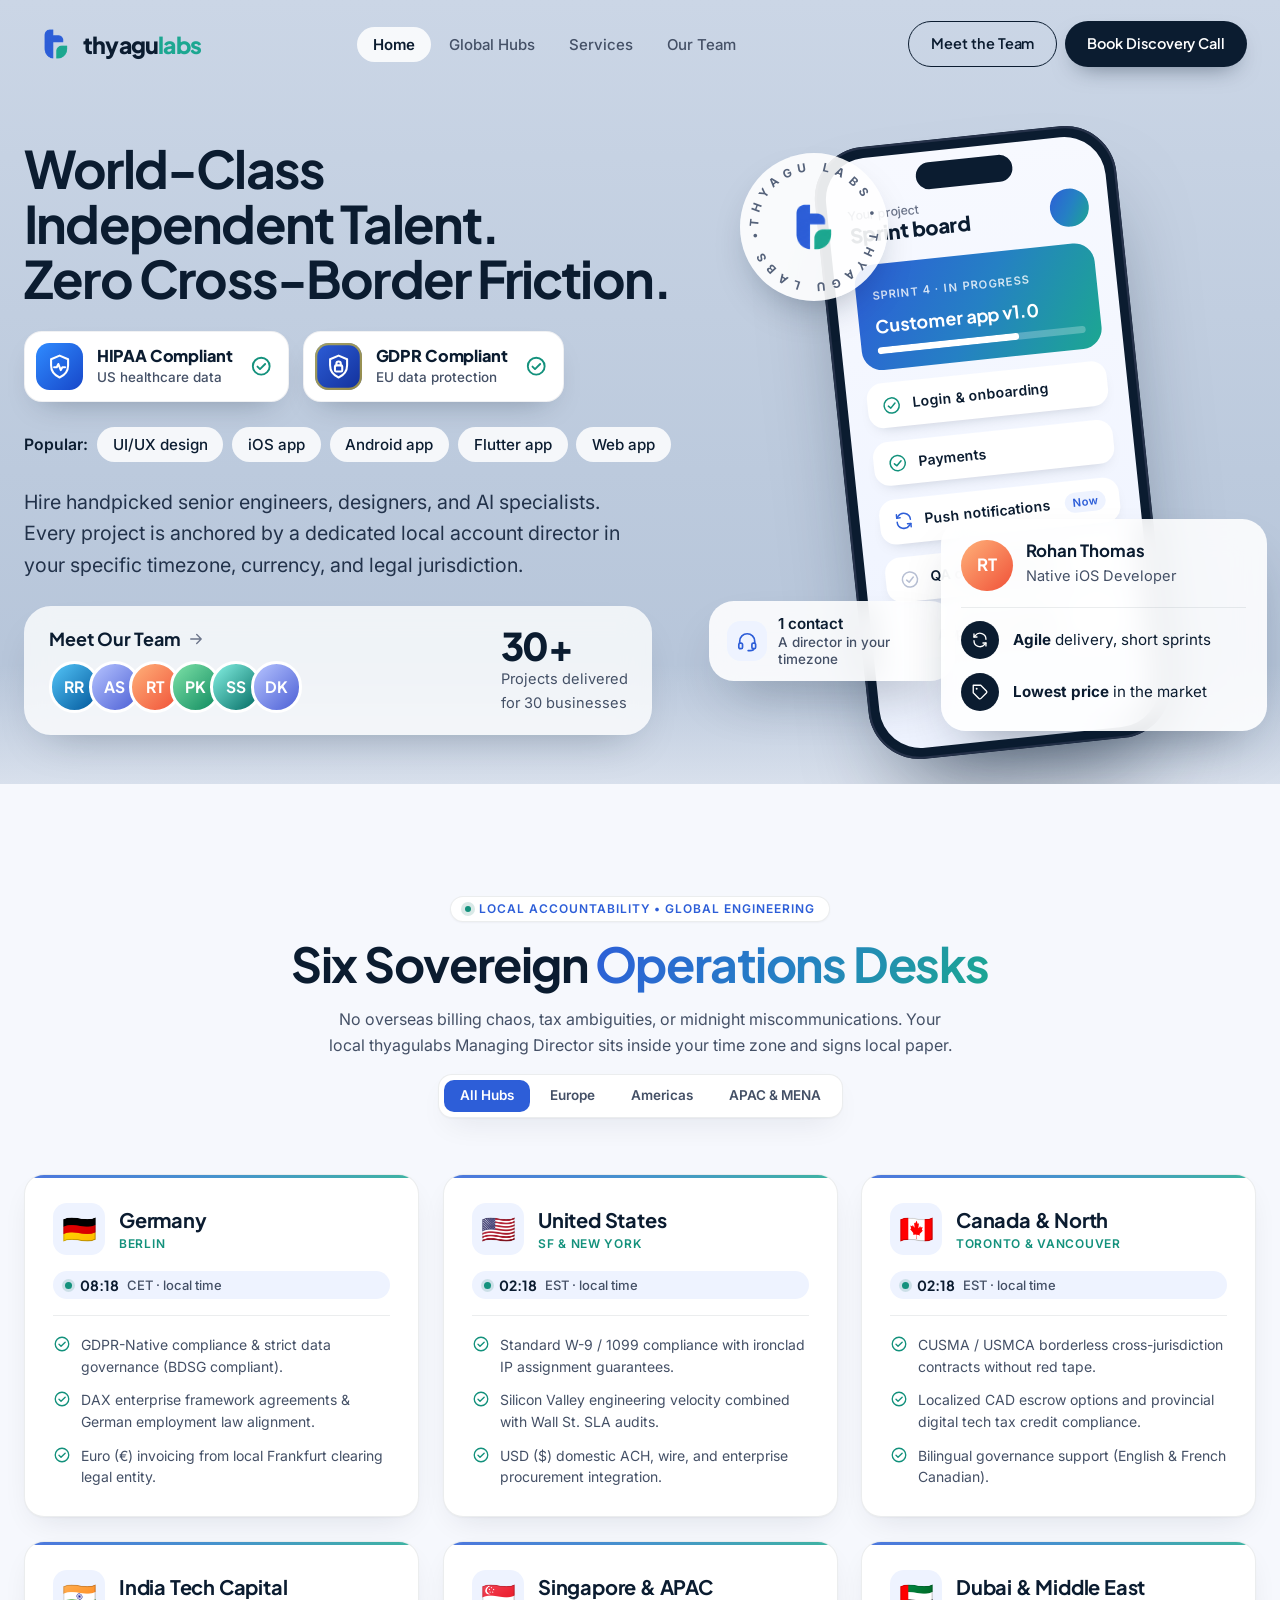
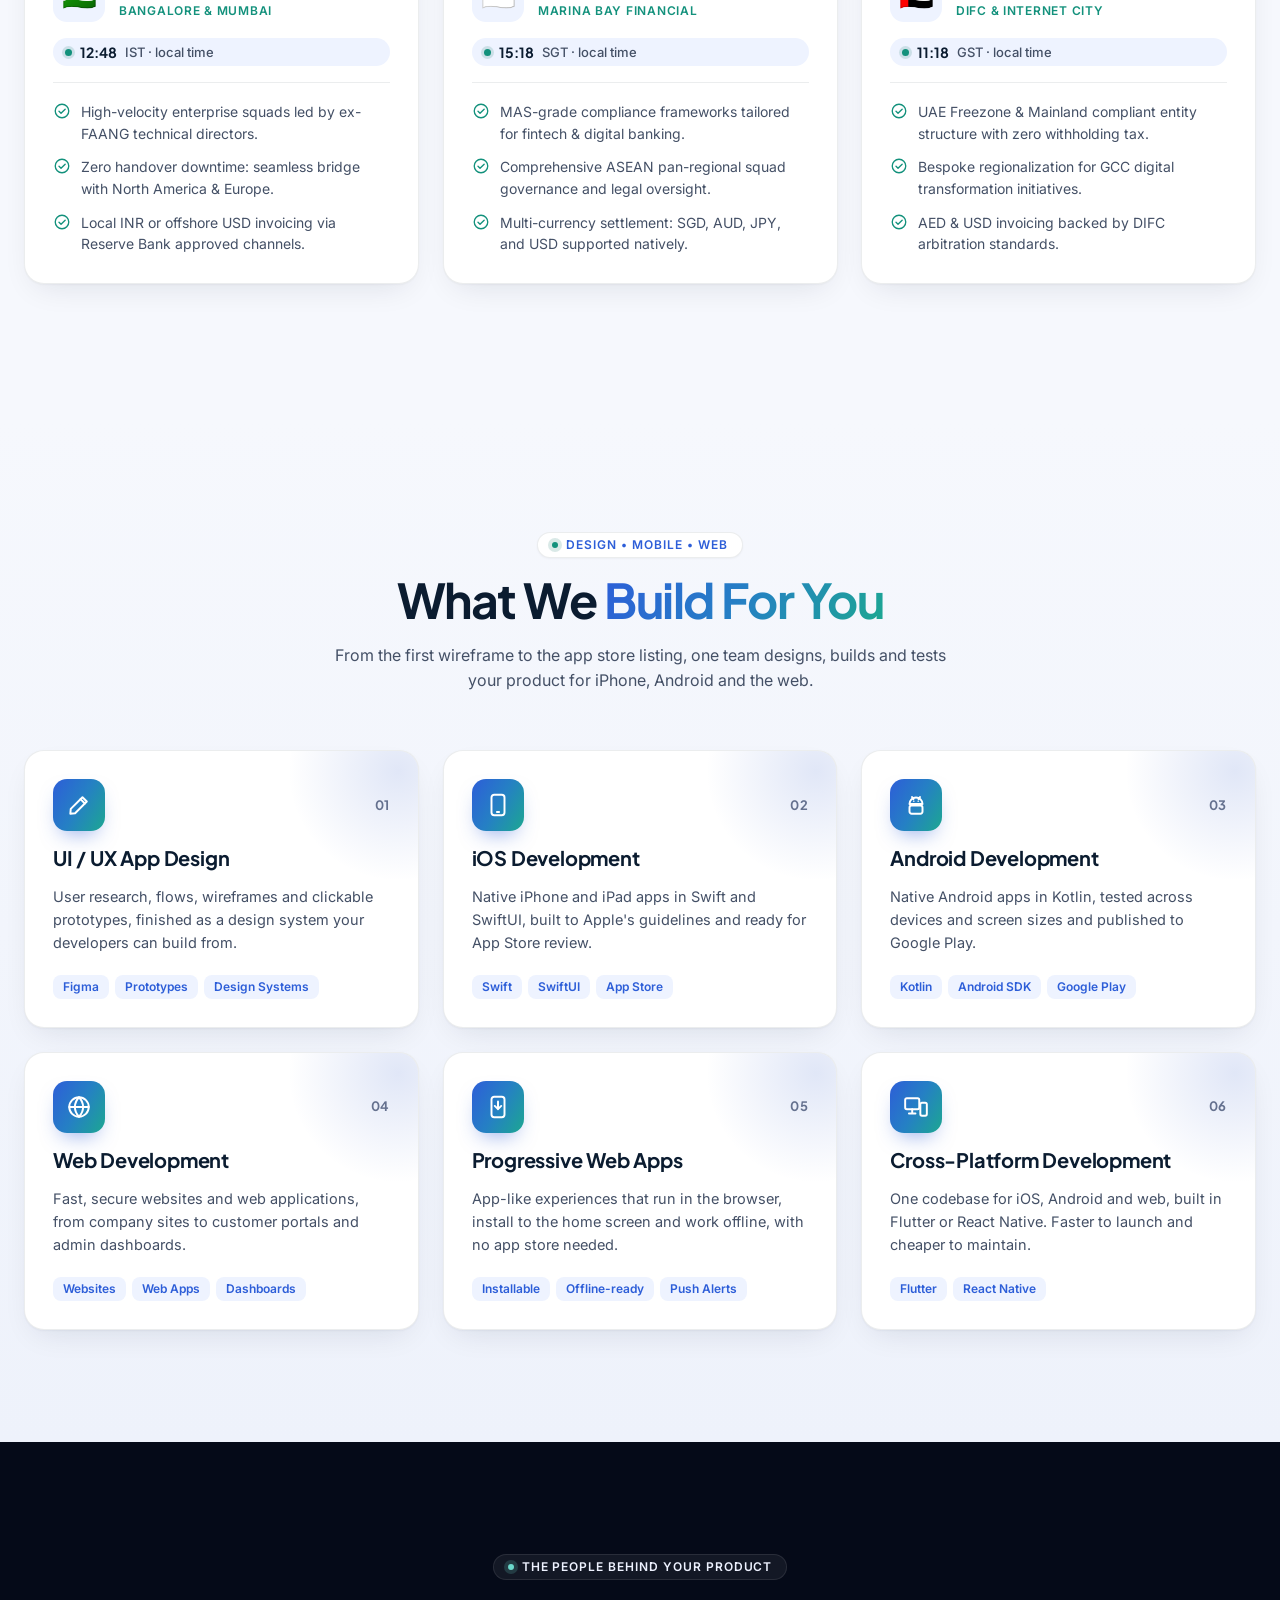
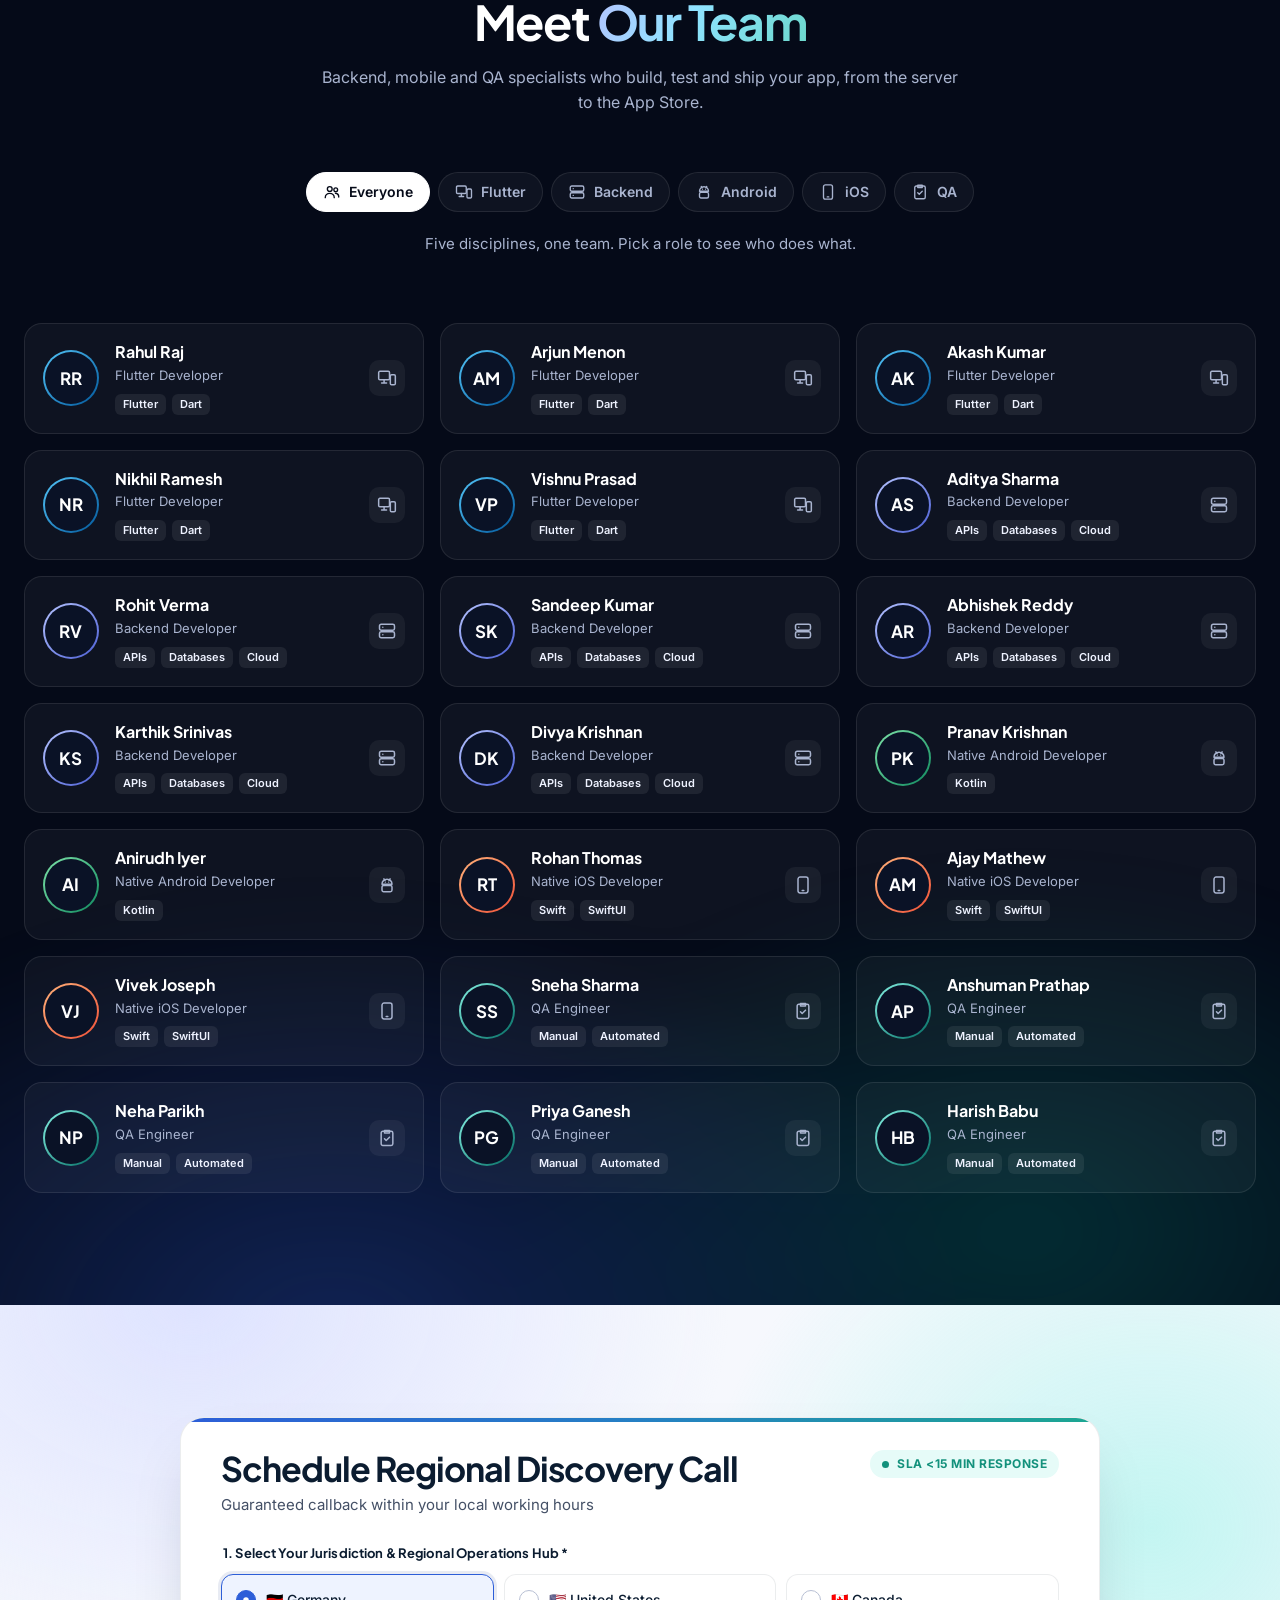
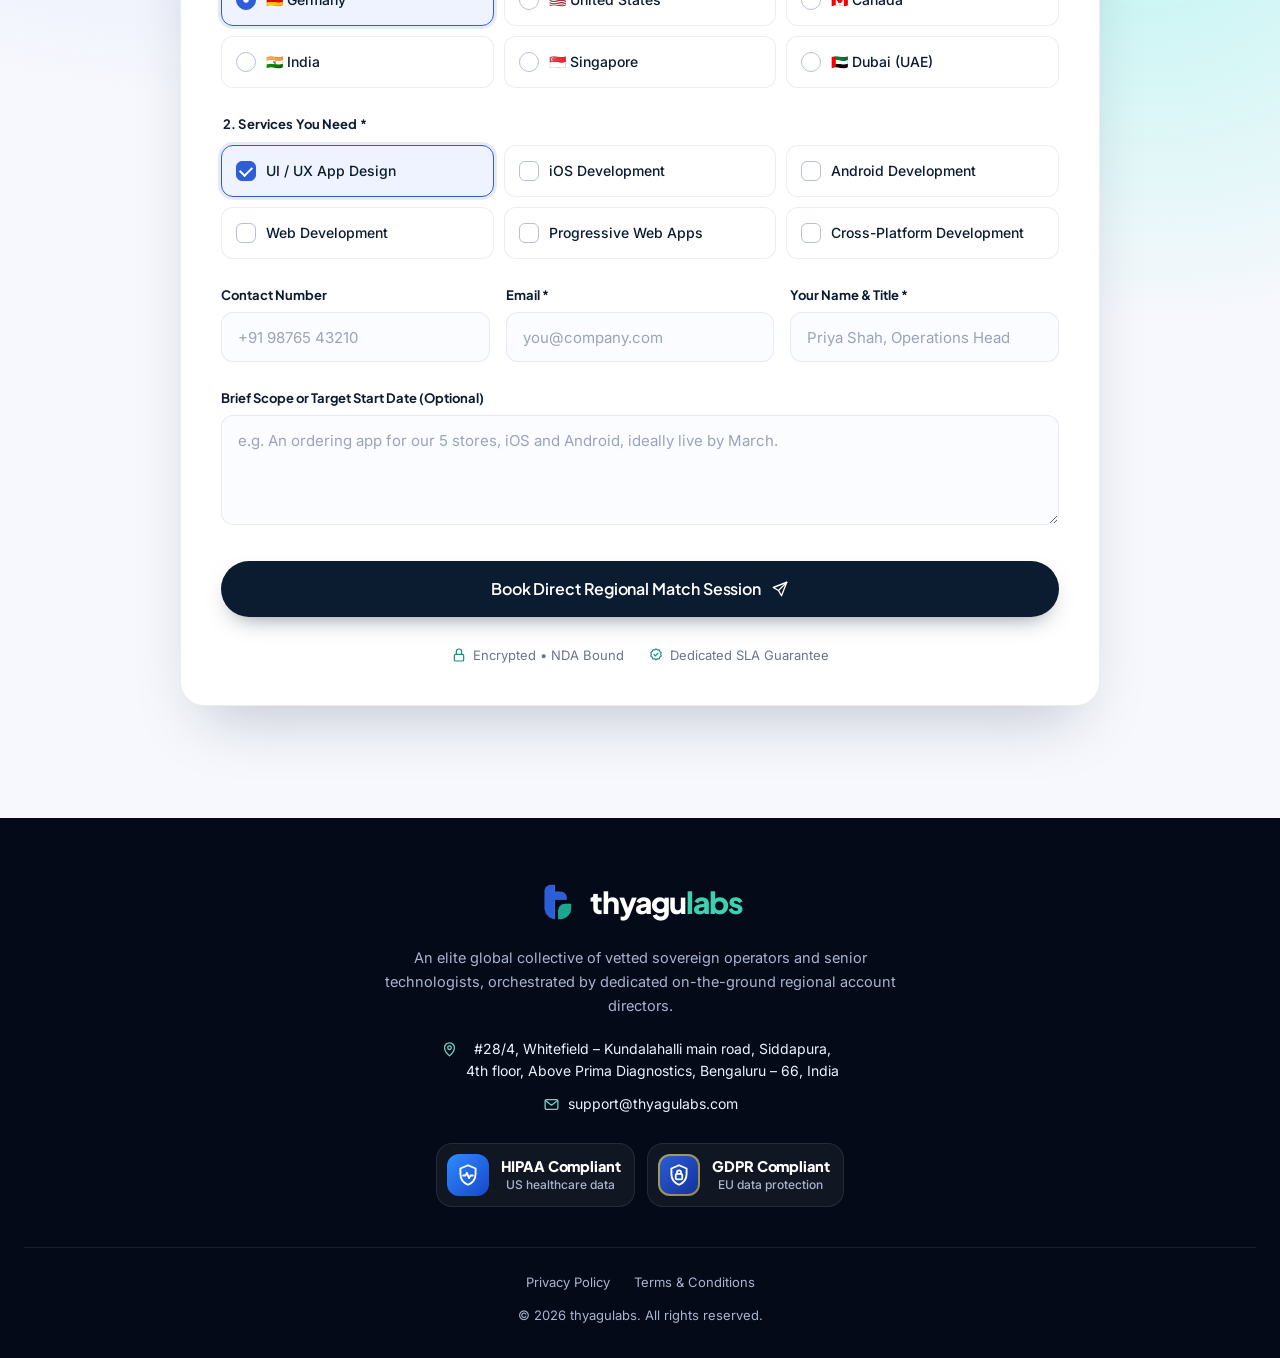
==== commit 55a6ae3a: "Update site and add privacy and terms pages Co-Authored-By: Claude Sonnet 5.5 <noreply@anthropic.com" ====
--- a/index.html
+++ b/index.html
@@ -195,6 +195,14 @@
 .float.chip .ib { width: 36px; height: 36px; flex: none; border-radius: 12px; display: grid; place-items: center; background: var(--tint); color: var(--cobalt); }
 .float.chip small { display: block; font-weight: 500; color: var(--ink-2); font-size: 12px; }
 
+
+/* Desktop: the original 128px gap under the menu stays fixed. The hero content (left and right)
+   is then scaled by script so that the "Meet Our Team" card ends just above the bottom of the
+   screen: no cut-off, and no empty band underneath. */
+@media (min-width: 1024px) {
+  .hero { padding: 128px 0 28px; }
+  .hero-grid { margin-top: 0; align-items: start; }
+}
 @media (max-width: 1023px) {
   .hero { padding-top: 120px; }
   .hero-grid { grid-template-columns: minmax(0, 1fr); gap: 24px; }
@@ -221,6 +229,23 @@
 }
 @media (max-width: 359px) { .float.chip { display: none; } }
 
+/* compliance badges */
+.compliance { display: flex; flex-wrap: wrap; gap: 12px; }
+.cbadge { display: inline-flex; align-items: center; gap: 12px; padding: 10px 14px 10px 10px; border-radius: 16px; background: #fff; border: 1px solid rgba(11, 28, 48, .06); box-shadow: 0 12px 28px -16px rgba(11, 28, 48, .4); }
+.cicon { width: 42px; height: 42px; flex: none; border-radius: 12px; display: grid; place-items: center; color: #fff; }
+.cicon svg { width: 26px; height: 26px; fill: none; stroke: currentColor; stroke-width: 1.7; stroke-linecap: round; stroke-linejoin: round; }
+.hipaa .cicon { background: linear-gradient(135deg, #2f8bff, #1747c9); }
+.gdpr .cicon { background: linear-gradient(135deg, #2d5ed8, #12309a); box-shadow: inset 0 0 0 2px rgba(255, 214, 10, .55); }
+.ctext b { display: block; font: 800 14.5px/1.15 var(--display); letter-spacing: -.01em; color: var(--ink); }
+.ctext small { display: block; margin-top: 3px; font: 500 12px/1.2 var(--body); color: var(--ink-2); }
+.cbadge .cok { width: 20px; height: 20px; flex: none; fill: none; stroke: var(--emerald); stroke-width: 2; stroke-linecap: round; stroke-linejoin: round; margin-left: 4px; }
+.compliance.dark { justify-content: center; margin-top: 28px; }
+.compliance.dark .cbadge { background: rgba(255, 255, 255, .05); border-color: var(--night-line); box-shadow: none; }
+.compliance.dark .ctext b { color: #fff; }
+.compliance.dark .ctext small { color: var(--night-ink-2); }
+@media (max-width: 1023px) { .hero-left .compliance { justify-content: center; } }
+@media (max-width: 419px) { .compliance { gap: 8px; } .cbadge { padding: 8px 10px 8px 8px; gap: 10px; } .cicon { width: 36px; height: 36px; } .cicon svg { width: 22px; height: 22px; } .ctext b { font-size: 13px; } .ctext small { font-size: 11px; } .cbadge .cok { display: none; } }
+
 /* ---------- hubs ---------- */
 .filters { display: inline-flex; flex-wrap: wrap; justify-content: center; gap: 4px; padding: 5px; border-radius: 14px; background: var(--card); border: 1px solid var(--line); box-shadow: var(--shadow); }
 .filters button { border: 0; padding: 9px 16px; border-radius: 10px; background: transparent; color: var(--ink-2); font: 600 13.5px/1 var(--body); transition: background .2s, color .2s; }
@@ -268,13 +293,29 @@
 .roles button .i { font-size: 18px; }
 .roles button:hover { color: #fff; border-color: rgba(255, 255, 255, .2); }
 .roles button[aria-selected="true"] { color: #050a18; background: #fff; border-color: #fff; }
-.role-note { margin: 20px auto 40px; max-width: 640px; min-height: 52px; text-align: center; color: var(--night-ink-2); font-size: 15px; }
+.role-note { margin: 20px auto 40px; max-width: 640px; min-height: 3.4em; text-align: center; color: var(--night-ink-2); font-size: 15px; }
 .role-note b { color: #fff; font-weight: 600; }
 .people { display: grid; grid-template-columns: repeat(3, minmax(0, 1fr)); gap: 16px; }
 @media (max-width: 1023px) { .people { grid-template-columns: repeat(2, minmax(0, 1fr)); } }
-@media (max-width: 599px) { .people { grid-template-columns: minmax(0, 1fr); gap: 10px; } .person { padding: 14px; gap: 14px; } .person .badge { display: none; } .avatar { width: 48px; height: 48px; } }
-.person { display: flex; align-items: center; gap: 16px; padding: 18px; border-radius: 18px; background: var(--night-card); border: 1px solid var(--night-line); transition: transform .25s ease, border-color .25s ease, background .25s ease; animation: pop .45s cubic-bezier(.2, .7, .2, 1) both; }
-.person:hover { transform: translateY(-3px); background: rgba(255, 255, 255, .07); border-color: rgba(182, 196, 255, .28); }
+/* Phones: a swipeable row with a fixed height, so switching roles never changes the page length */
+@media (max-width: 599px) {
+  .role-note { min-height: 7em; margin-bottom: 20px; font-size: 14px; }
+  .people { display: flex; grid-template-columns: none; gap: 12px; overflow-x: auto; scroll-snap-type: x mandatory; scroll-padding-inline: var(--gutter); margin-inline: calc(var(--gutter) * -1); padding: 4px var(--gutter) 14px; scrollbar-width: none; }
+  .people::-webkit-scrollbar { display: none; }
+  .person { flex: 0 0 84%; scroll-snap-align: start; padding: 14px; gap: 14px; height: 104px; }
+  .person .stack { flex-wrap: nowrap; overflow: hidden; }
+  .person .badge { display: none !important; }
+  .avatar { width: 48px; height: 48px; }
+  .person .name { white-space: nowrap; overflow: hidden; text-overflow: ellipsis; }
+  .people.filtering .person.dim { display: none; }
+  .swipe-hint { display: flex !important; }
+}
+.swipe-hint { display: none; align-items: center; justify-content: center; gap: 6px; margin-top: 8px; font-size: 12.5px; color: var(--night-ink-2); }
+.swipe-hint .i { font-size: 14px; }
+.person { display: flex; align-items: center; gap: 16px; padding: 18px; border-radius: 18px; background: var(--night-card); border: 1px solid var(--night-line); transition: transform .35s ease, border-color .35s ease, background .35s ease, opacity .35s ease, filter .35s ease, box-shadow .35s ease; }
+.people.filtering .person.dim { opacity: .16; filter: grayscale(1); transform: scale(.97); }
+.people.filtering .person.lit { background: rgba(255, 255, 255, .08); border-color: rgba(182, 196, 255, .45); box-shadow: 0 18px 40px -22px rgba(45, 94, 216, .9); }
+.person:not(.dim):hover { transform: translateY(-3px); background: rgba(255, 255, 255, .07); border-color: rgba(182, 196, 255, .28); }
 .avatar { position: relative; width: 56px; height: 56px; flex: none; border-radius: 50%; padding: 2px; background: var(--ring); }
 .avatar span { width: 100%; height: 100%; border-radius: 50%; display: grid; place-items: center; background: var(--night-2); font: 700 17px/1 var(--display); color: #fff; letter-spacing: .02em; }
 .person .who { min-width: 0; flex: 1; }
@@ -344,6 +385,11 @@
 footer .about { max-width: 520px; margin: 16px auto 0; font-size: 14.5px; line-height: 1.65; }
 footer .cert { margin-top: 16px; display: inline-flex; align-items: center; gap: 8px; font-size: 13px; font-weight: 500; color: var(--night-ink); }
 footer .cert .i { font-size: 18px; color: var(--emerald-light); }
+footer .faddr { margin: 20px auto 0; max-width: 560px; display: flex; flex-direction: column; align-items: center; gap: 10px; font-style: normal; font-size: 14px; line-height: 1.6; color: var(--night-ink); }
+footer .faddr span, footer .faddr a { display: inline-flex; align-items: flex-start; gap: 8px; text-align: center; }
+footer .faddr .i { font-size: 17px; margin-top: 3px; color: var(--emerald-light); flex: none; }
+footer .faddr a:hover { color: #fff; }
+@media (max-width: 599px) { footer .faddr br { display: none; } }
 .fbottom { margin-top: 40px; padding-top: 24px; border-top: 1px solid var(--night-line); display: flex; flex-direction: column; align-items: center; gap: 12px; font-size: 13px; }
 .fbottom nav { display: flex; flex-wrap: wrap; justify-content: center; gap: 8px 24px; }
 .fbottom a:hover { color: #fff; }
@@ -353,7 +399,7 @@
 </style>
 </head>
 <body>
-<svg width="0" height="0" style="position:absolute" aria-hidden="true"><symbol id="i-search" viewBox="0 0 24 24"><circle cx="11" cy="11" r="7"/><path d="M20 20l-3.5-3.5"/></symbol><symbol id="i-menu" viewBox="0 0 24 24"><path d="M4 7h16M4 12h16M4 17h16"/></symbol><symbol id="i-close" viewBox="0 0 24 24"><path d="M6 6l12 12M18 6L6 18"/></symbol><symbol id="i-arrow_forward" viewBox="0 0 24 24"><path d="M5 12h14M13 6l6 6-6 6"/></symbol><symbol id="i-groups" viewBox="0 0 24 24"><circle cx="9" cy="8" r="3.2"/><path d="M3 19.5c0-3.3 2.7-5.6 6-5.6s6 2.3 6 5.6"/><circle cx="17" cy="9" r="2.5"/><path d="M16.6 13.7c2.5.3 4.4 2.2 4.4 4.9"/></symbol><symbol id="i-check_circle" viewBox="0 0 24 24"><circle cx="12" cy="12" r="9"/><path d="M8 12.4l2.7 2.7L16.2 9.6"/></symbol><symbol id="i-sell" viewBox="0 0 24 24"><path d="M20.6 13.4l-7.2 7.2a2 2 0 0 1-2.8 0L3 13V3h10l7.6 7.6a2 2 0 0 1 0 2.8z"/><circle cx="7.6" cy="7.6" r="1.3" fill="currentColor" stroke="none"/></symbol><symbol id="i-autorenew" viewBox="0 0 24 24"><path d="M20 11a8 8 0 0 0-14.3-4.9L4 8"/><path d="M4 4v4h4"/><path d="M4 13a8 8 0 0 0 14.3 4.9L20 16"/><path d="M20 20v-4h-4"/></symbol><symbol id="i-support_agent" viewBox="0 0 24 24"><path d="M4 14v-2a8 8 0 0 1 16 0v2"/><rect x="3" y="14" width="4" height="6" rx="1.5"/><rect x="17" y="14" width="4" height="6" rx="1.5"/><path d="M19 20c0 1.1-1.8 2-4 2h-2"/></symbol><symbol id="i-design_services" viewBox="0 0 24 24"><path d="M15.2 4.8l4 4L8.4 19.6 4 20l.4-4.4z"/><path d="M13.4 6.6l4 4"/></symbol><symbol id="i-phone_iphone" viewBox="0 0 24 24"><rect x="6" y="2.5" width="12" height="19" rx="2.5"/><path d="M11 18.5h2"/></symbol><symbol id="i-android" viewBox="0 0 24 24"><path d="M6 11a6 6 0 0 1 12 0z"/><rect x="6" y="12.5" width="12" height="7.5" rx="2"/><path d="M8.3 4.6l1.3 2.1M15.7 4.6l-1.3 2.1"/><circle cx="10" cy="8.6" r=".7" fill="currentColor" stroke="none"/><circle cx="14" cy="8.6" r=".7" fill="currentColor" stroke="none"/></symbol><symbol id="i-language" viewBox="0 0 24 24"><circle cx="12" cy="12" r="9"/><path d="M3 12h18M12 3c2.5 2.7 3.8 5.7 3.8 9s-1.3 6.3-3.8 9c-2.5-2.7-3.8-5.7-3.8-9S9.5 5.7 12 3z"/></symbol><symbol id="i-install_mobile" viewBox="0 0 24 24"><rect x="6" y="2.5" width="12" height="19" rx="2.5"/><path d="M12 7v7M9 11l3 3 3-3"/></symbol><symbol id="i-devices" viewBox="0 0 24 24"><rect x="2" y="4" width="13" height="10" rx="1.5"/><path d="M5.5 18h6M8.5 14v4"/><rect x="16" y="8" width="6" height="12" rx="1.5"/></symbol><symbol id="i-dns" viewBox="0 0 24 24"><rect x="3" y="4" width="18" height="7" rx="2"/><rect x="3" y="13" width="18" height="7" rx="2"/><circle cx="7" cy="7.5" r=".9" fill="currentColor" stroke="none"/><circle cx="7" cy="16.5" r=".9" fill="currentColor" stroke="none"/></symbol><symbol id="i-fact_check" viewBox="0 0 24 24"><rect x="5" y="4" width="14" height="17" rx="2"/><path d="M9 3h6v3H9z"/><path d="M9 13l2 2 4-4"/></symbol><symbol id="i-schedule_send" viewBox="0 0 24 24"><path d="M21 3L10 14"/><path d="M21 3l-7 18-4-7-7-4z"/></symbol><symbol id="i-lock" viewBox="0 0 24 24"><rect x="5" y="11" width="14" height="10" rx="2"/><path d="M8 11V7a4 4 0 0 1 8 0v4"/></symbol><symbol id="i-verified" viewBox="0 0 24 24"><path d="M12 2.8l2.2 1.6 2.7-.1.8 2.6 2.2 1.6-.9 2.5.9 2.6-2.2 1.6-.8 2.6-2.7-.1L12 19.2l-2.2-1.5-2.7.1-.8-2.6-2.2-1.6.9-2.6-.9-2.5 2.2-1.6.8-2.6 2.7.1z"/><path d="M9 11.2l2 2 4-4"/></symbol><symbol id="i-verified_user" viewBox="0 0 24 24"><path d="M12 3l7 3v5c0 4.5-3 8.3-7 10-4-1.7-7-5.5-7-10V6z"/><path d="M9 12l2 2 4-4"/></symbol><symbol id="i-task_alt" viewBox="0 0 24 24"><circle cx="12" cy="12" r="9"/><path d="M8 12.4l2.7 2.7L16.2 9.6"/></symbol></svg>
+<svg width="0" height="0" style="position:absolute" aria-hidden="true"><symbol id="i-pin" viewBox="0 0 24 24"><path d="M12 21s-7-6.2-7-11.5a7 7 0 0 1 14 0C19 14.8 12 21 12 21z"/><circle cx="12" cy="9.5" r="2.5"/></symbol><symbol id="i-mail" viewBox="0 0 24 24"><rect x="3" y="5" width="18" height="14" rx="2"/><path d="M3.5 6.5l8.5 6.5 8.5-6.5"/></symbol><symbol id="i-search" viewBox="0 0 24 24"><circle cx="11" cy="11" r="7"/><path d="M20 20l-3.5-3.5"/></symbol><symbol id="i-menu" viewBox="0 0 24 24"><path d="M4 7h16M4 12h16M4 17h16"/></symbol><symbol id="i-close" viewBox="0 0 24 24"><path d="M6 6l12 12M18 6L6 18"/></symbol><symbol id="i-arrow_forward" viewBox="0 0 24 24"><path d="M5 12h14M13 6l6 6-6 6"/></symbol><symbol id="i-groups" viewBox="0 0 24 24"><circle cx="9" cy="8" r="3.2"/><path d="M3 19.5c0-3.3 2.7-5.6 6-5.6s6 2.3 6 5.6"/><circle cx="17" cy="9" r="2.5"/><path d="M16.6 13.7c2.5.3 4.4 2.2 4.4 4.9"/></symbol><symbol id="i-check_circle" viewBox="0 0 24 24"><circle cx="12" cy="12" r="9"/><path d="M8 12.4l2.7 2.7L16.2 9.6"/></symbol><symbol id="i-sell" viewBox="0 0 24 24"><path d="M20.6 13.4l-7.2 7.2a2 2 0 0 1-2.8 0L3 13V3h10l7.6 7.6a2 2 0 0 1 0 2.8z"/><circle cx="7.6" cy="7.6" r="1.3" fill="currentColor" stroke="none"/></symbol><symbol id="i-autorenew" viewBox="0 0 24 24"><path d="M20 11a8 8 0 0 0-14.3-4.9L4 8"/><path d="M4 4v4h4"/><path d="M4 13a8 8 0 0 0 14.3 4.9L20 16"/><path d="M20 20v-4h-4"/></symbol><symbol id="i-support_agent" viewBox="0 0 24 24"><path d="M4 14v-2a8 8 0 0 1 16 0v2"/><rect x="3" y="14" width="4" height="6" rx="1.5"/><rect x="17" y="14" width="4" height="6" rx="1.5"/><path d="M19 20c0 1.1-1.8 2-4 2h-2"/></symbol><symbol id="i-design_services" viewBox="0 0 24 24"><path d="M15.2 4.8l4 4L8.4 19.6 4 20l.4-4.4z"/><path d="M13.4 6.6l4 4"/></symbol><symbol id="i-phone_iphone" viewBox="0 0 24 24"><rect x="6" y="2.5" width="12" height="19" rx="2.5"/><path d="M11 18.5h2"/></symbol><symbol id="i-android" viewBox="0 0 24 24"><path d="M6 11a6 6 0 0 1 12 0z"/><rect x="6" y="12.5" width="12" height="7.5" rx="2"/><path d="M8.3 4.6l1.3 2.1M15.7 4.6l-1.3 2.1"/><circle cx="10" cy="8.6" r=".7" fill="currentColor" stroke="none"/><circle cx="14" cy="8.6" r=".7" fill="currentColor" stroke="none"/></symbol><symbol id="i-language" viewBox="0 0 24 24"><circle cx="12" cy="12" r="9"/><path d="M3 12h18M12 3c2.5 2.7 3.8 5.7 3.8 9s-1.3 6.3-3.8 9c-2.5-2.7-3.8-5.7-3.8-9S9.5 5.7 12 3z"/></symbol><symbol id="i-install_mobile" viewBox="0 0 24 24"><rect x="6" y="2.5" width="12" height="19" rx="2.5"/><path d="M12 7v7M9 11l3 3 3-3"/></symbol><symbol id="i-devices" viewBox="0 0 24 24"><rect x="2" y="4" width="13" height="10" rx="1.5"/><path d="M5.5 18h6M8.5 14v4"/><rect x="16" y="8" width="6" height="12" rx="1.5"/></symbol><symbol id="i-dns" viewBox="0 0 24 24"><rect x="3" y="4" width="18" height="7" rx="2"/><rect x="3" y="13" width="18" height="7" rx="2"/><circle cx="7" cy="7.5" r=".9" fill="currentColor" stroke="none"/><circle cx="7" cy="16.5" r=".9" fill="currentColor" stroke="none"/></symbol><symbol id="i-fact_check" viewBox="0 0 24 24"><rect x="5" y="4" width="14" height="17" rx="2"/><path d="M9 3h6v3H9z"/><path d="M9 13l2 2 4-4"/></symbol><symbol id="i-schedule_send" viewBox="0 0 24 24"><path d="M21 3L10 14"/><path d="M21 3l-7 18-4-7-7-4z"/></symbol><symbol id="i-lock" viewBox="0 0 24 24"><rect x="5" y="11" width="14" height="10" rx="2"/><path d="M8 11V7a4 4 0 0 1 8 0v4"/></symbol><symbol id="i-verified" viewBox="0 0 24 24"><path d="M12 2.8l2.2 1.6 2.7-.1.8 2.6 2.2 1.6-.9 2.5.9 2.6-2.2 1.6-.8 2.6-2.7-.1L12 19.2l-2.2-1.5-2.7.1-.8-2.6-2.2-1.6.9-2.6-.9-2.5 2.2-1.6.8-2.6 2.7.1z"/><path d="M9 11.2l2 2 4-4"/></symbol><symbol id="i-verified_user" viewBox="0 0 24 24"><path d="M12 3l7 3v5c0 4.5-3 8.3-7 10-4-1.7-7-5.5-7-10V6z"/><path d="M9 12l2 2 4-4"/></symbol><symbol id="i-task_alt" viewBox="0 0 24 24"><circle cx="12" cy="12" r="9"/><path d="M8 12.4l2.7 2.7L16.2 9.6"/></symbol></svg>
 
 <header class="top" id="top-bar">
   <div class="bar">
@@ -397,6 +443,10 @@
     <div class="hero-grid">
       <div class="hero-left">
         <h1 class="hero-h">World-Class Independent Talent. <span>Zero Cross-Border Friction.</span></h1>
+        <div class="compliance" aria-label="Compliance">
+          <div class="cbadge hipaa"><span class="cicon"><svg viewBox="0 0 24 24" aria-hidden="true"><path d="M12 3l7 3v5c0 4.5-3 8.3-7 10-4-1.7-7-5.5-7-10V6z"/><path d="M7.5 12.5h2.2l1.3-2.6 2 5 1.3-2.4h2.2"/></svg></span><span class="ctext"><b>HIPAA Compliant</b><small>US healthcare data</small></span><svg class="cok" viewBox="0 0 24 24" aria-hidden="true"><circle cx="12" cy="12" r="9"/><path d="M8 12.4l2.7 2.7L16.2 9.6"/></svg></div>
+          <div class="cbadge gdpr"><span class="cicon"><svg viewBox="0 0 24 24" aria-hidden="true"><path d="M12 3l7 3v5c0 4.5-3 8.3-7 10-4-1.7-7-5.5-7-10V6z"/><rect x="9" y="11" width="6" height="5" rx="1"/><path d="M10.2 11V9.6a1.8 1.8 0 0 1 3.6 0V11"/></svg></span><span class="ctext"><b>GDPR Compliant</b><small>EU data protection</small></span><svg class="cok" viewBox="0 0 24 24" aria-hidden="true"><circle cx="12" cy="12" r="9"/><path d="M8 12.4l2.7 2.7L16.2 9.6"/></svg></div>
+        </div>
         <div class="popular"><span>Popular:</span>
           <button type="button" data-svc="UI / UX App Design">UI/UX design</button>
           <button type="button" data-svc="iOS Development">iOS app</button>
@@ -486,6 +536,7 @@
     <div class="roles" role="tablist" aria-label="Filter team by role" id="roleTabs"></div>
     <p class="role-note" id="roleNote" aria-live="polite"></p>
     <div class="people" id="people"></div>
+    <div class="swipe-hint" aria-hidden="true">Swipe to see more <svg class="i"><use href="#i-arrow_forward"/></svg></div>
   </div>
 </section>
 
@@ -531,6 +582,7 @@
           <label for="notes">Brief Scope or Target Start Date (Optional)</label>
           <textarea id="notes" rows="3" placeholder="e.g. An ordering app for our 5 stores, iOS and Android, ideally live by March."></textarea>
         </div>
+        <input type="text" id="hp" name="_honey" tabindex="-1" autocomplete="off" aria-hidden="true" style="position:absolute;left:-9999px;width:1px;height:1px;opacity:0">
         <div id="submitArea">
           <button class="btn btn-primary submit" type="submit" id="submitBtn">Book Direct Regional Match Session <svg class="i" aria-hidden="true"><use href="#i-schedule_send"/></svg></button>
         </div>
@@ -549,11 +601,18 @@
   <div class="wrap">
     <div class="fbrand"><img src="assets/logo-mark.png" alt="" width="40" height="40"><span class="wm">thyagu<em>labs</em></span></div>
     <p class="about">An elite global collective of vetted sovereign operators and senior technologists, orchestrated by dedicated on-the-ground regional account directors.</p>
+    <address class="faddr">
+      <span><svg class="i" aria-hidden="true"><use href="#i-pin"/></svg>#28/4, Whitefield – Kundalahalli main road, Siddapura,<br>4th floor, Above Prima Diagnostics, Bengaluru – 66, India</span>
+      <a href="mailto:support@thyagulabs.com"><svg class="i" aria-hidden="true"><use href="#i-mail"/></svg>support@thyagulabs.com</a>
+    </address>
+    <div class="compliance dark" aria-label="Compliance">
+      <div class="cbadge hipaa"><span class="cicon"><svg viewBox="0 0 24 24" aria-hidden="true"><path d="M12 3l7 3v5c0 4.5-3 8.3-7 10-4-1.7-7-5.5-7-10V6z"/><path d="M7.5 12.5h2.2l1.3-2.6 2 5 1.3-2.4h2.2"/></svg></span><span class="ctext"><b>HIPAA Compliant</b><small>US healthcare data</small></span></div>
+      <div class="cbadge gdpr"><span class="cicon"><svg viewBox="0 0 24 24" aria-hidden="true"><path d="M12 3l7 3v5c0 4.5-3 8.3-7 10-4-1.7-7-5.5-7-10V6z"/><rect x="9" y="11" width="6" height="5" rx="1"/><path d="M10.2 11V9.6a1.8 1.8 0 0 1 3.6 0V11"/></svg></span><span class="ctext"><b>GDPR Compliant</b><small>EU data protection</small></span></div>
+    </div>
     <div class="fbottom">
       <nav aria-label="Legal">
-        <a href="#" data-toast="The Master Services Agreement is available on request from your regional desk.">Master Services Agreement</a>
-        <a href="#" data-toast="Enterprise Security documentation is available on request from your regional desk.">Enterprise Security</a>
-        <a href="#" data-toast="Privacy Policy is available on request from your regional desk.">Privacy Policy</a>
+        <a href="privacy.html">Privacy Policy</a>
+        <a href="terms.html">Terms &amp; Conditions</a>
       </nav>
       <span>© <span id="year">2026</span> thyagulabs. All rights reserved.</span>
     </div>
@@ -564,8 +623,10 @@
 
 <script>
 (() => {
-  // Where the form posts its JSON. Empty = demo mode (validates, shows success, logs payload).
-  const LEAD_FORM_ENDPOINT = "";
+  // Discovery-call requests are emailed to this address through FormSubmit (formsubmit.co).
+  // The very first submission triggers a one-time activation email to this inbox: click "Activate Form" in it.
+  const LEAD_EMAIL = "support@thyagulabs.com";
+  const LEAD_FORM_ENDPOINT = "https://formsubmit.co/ajax/" + LEAD_EMAIL;
 
   document.documentElement.classList.add("js");
   const $ = (s, r = document) => r.querySelector(s);
@@ -654,27 +715,35 @@
   const tabs = [{ key: "all", label: "Everyone", icon: "groups" }, ...ROLES];
   $("#roleTabs").innerHTML = tabs.map((t, i) =>
     `<button type="button" role="tab" data-r="${t.key}" aria-selected="${i === 0}"><svg class="i" aria-hidden="true"><use href="#i-${t.icon}"/></svg>${t.label}</button>`).join("");
-  function renderTeam(key) {
-    const list = key === "all" ? ROLES : ROLES.filter((r) => r.key === key);
-    $("#roleNote").innerHTML = key === "all"
-      ? "Five disciplines, one team. Pick a role to see who does what."
-      : list[0].note;
-    let k = 0;
-    $("#people").innerHTML = list.flatMap((r) => r.people.map((n) => `
-      <article class="person" style="animation-delay:${(k++) * 35}ms">
-        <div class="avatar" style="--ring:${r.ring}"><span>${initials(n)}</span></div>
-        <div class="who">
-          <div class="name">${esc(n)}</div>
-          <div class="role">${r.title}</div>
-          <div class="stack">${r.stack.map((s) => `<i>${s}</i>`).join("")}</div>
-        </div>
-        <span class="badge" aria-hidden="true"><svg class="i" aria-hidden="true"><use href="#i-${r.icon}"/></svg></span>
-      </article>`)).join("");
+  // All cards are drawn once. Choosing a role only highlights its people (desktop) or hides
+  // the others inside a fixed-height swipe row (phones), so the page never changes height.
+  $("#people").innerHTML = ROLES.flatMap((r) => r.people.map((n) => `
+    <article class="person" data-r="${r.key}">
+      <div class="avatar" style="--ring:${r.ring}"><span>${initials(n)}</span></div>
+      <div class="who">
+        <div class="name">${esc(n)}</div>
+        <div class="role">${r.title}</div>
+        <div class="stack">${r.stack.map((s) => `<i>${s}</i>`).join("")}</div>
+      </div>
+      <span class="badge" aria-hidden="true"><svg class="i" aria-hidden="true"><use href="#i-${r.icon}"/></svg></span>
+    </article>`)).join("");
+  function showRole(key) {
+    const role = ROLES.find((r) => r.key === key);
+    $("#roleNote").innerHTML = role ? role.note : "Five disciplines, one team. Pick a role to see who does what.";
+    const grid = $("#people");
+    grid.classList.toggle("filtering", key !== "all");
+    $$(".person", grid).forEach((c) => {
+      const on = key === "all" || c.dataset.r === key;
+      c.classList.toggle("lit", key !== "all" && on);
+      c.classList.toggle("dim", !on);
+      c.setAttribute("aria-hidden", String(!on));
+    });
+    if (getComputedStyle(grid).display === "flex") grid.scrollTo({ left: 0, behavior: "smooth" });
   }
-  renderTeam("all");
+  showRole("all");
   $$("#roleTabs button").forEach((b) => b.addEventListener("click", () => {
     $$("#roleTabs button").forEach((x) => x.setAttribute("aria-selected", String(x === b)));
-    renderTeam(b.dataset.r);
+    showRole(b.dataset.r);
   }));
 
   // ---------- form tiles ----------
@@ -695,6 +764,28 @@
   }
   addEventListener("scroll", onScroll, { passive: true }); onScroll();
 
+
+  // ---------- hero: scale content to fill the first screen exactly (desktop only) ----------
+  const heroGrid = $(".hero-grid");
+  function fitHero() {
+    heroGrid.style.zoom = "";
+    if (innerWidth < 1024) return;
+    const top = heroGrid.getBoundingClientRect().top + scrollY;
+    const avail = innerHeight - top - 28;            // leave a 28px breathing space at the bottom
+    const height = () => Math.max(...[".trusted", ".phone", ".float.profile"].map((sel) => $(sel).getBoundingClientRect().bottom + scrollY)) - top;
+    // Text re-wraps as the scale changes, so refine the scale a few times.
+    let k = Math.max(0.6, Math.min(1.3, avail / height()));
+    for (let n = 0; n < 5; n++) {
+      heroGrid.style.zoom = k.toFixed(3);
+      const h = height();
+      if (Math.abs(h - avail) < 4) break;
+      k = Math.max(0.6, Math.min(1.3, k * avail / h));
+    }
+    if (height() > avail) { k = Math.max(0.6, k - 0.01); heroGrid.style.zoom = k.toFixed(3); }
+  }
+  requestAnimationFrame(fitHero);
+  addEventListener("resize", fitHero);
+  if (document.fonts && document.fonts.ready) document.fonts.ready.then(fitHero);
 
   // ---------- hero: team avatar stack ----------
   const picks = [["flutter", 0], ["backend", 0], ["ios", 0], ["android", 0], ["qa", 0], ["backend", 5]];
@@ -756,17 +847,26 @@
     const btn = $("#submitBtn");
     btn.disabled = true;
     btn.innerHTML = '<span class="spin"></span> Scheduling Call...';
+    if ($("#hp").value) { $("#submitArea").innerHTML = '<div class="ok">Consultation request received.</div>'; return; } // bot trap
+    const region = $("input[name=region]:checked").parentElement.textContent.trim().replace(/^[^A-Za-z]+/, "");
     const payload = {
-      region: $("input[name=region]:checked").parentElement.textContent.trim(),
-      services: $$("input[name=domain]:checked").map((i) => i.value),
-      phone: $("#phone").value.trim(), email: $("#email").value.trim(), _replyto: $("#email").value.trim(),
-      name_and_title: $("#name").value.trim(), notes: $("#notes").value.trim(),
-      submitted_at: new Date().toISOString(), source: "thyagulabs-web",
+      "Name & title": $("#name").value.trim(),
+      "Email": $("#email").value.trim(),
+      "Contact number": $("#phone").value.trim() || "Not given",
+      "Region": region,
+      "Services": $$("input[name=domain]:checked").map((i) => i.value).join(", "),
+      "Project notes": $("#notes").value.trim() || "None",
+      "Submitted": new Date().toUTCString(),
+      _subject: "New discovery call request: " + $("#name").value.trim() + " (" + region + ")",
+      _replyto: $("#email").value.trim(),
+      _template: "table",
+      _captcha: "false",
     };
     try {
       if (LEAD_FORM_ENDPOINT) {
         const r = await fetch(LEAD_FORM_ENDPOINT, { method: "POST", headers: { "Content-Type": "application/json", Accept: "application/json" }, body: JSON.stringify(payload) });
-        if (!r.ok) throw new Error("Your request wasn’t sent (error " + r.status + "). Please try again.");
+        const data = await r.json().catch(() => ({}));
+        if (!r.ok || String(data.success) !== "true") throw new Error("Your request wasn’t sent. Please try again.");
       } else {
         console.log("[demo mode] lead payload", payload);
         await new Promise((r) => setTimeout(r, 800));
@@ -777,7 +877,7 @@
       btn.disabled = false;
       btn.innerHTML = 'Book Direct Regional Match Session <svg class="i" aria-hidden="true"><use href="#i-schedule_send"/></svg>';
       const f = $("#failMsg");
-      f.textContent = (err && err.message && !/fetch/i.test(err.message) ? err.message : "We couldn’t reach our server. Check your connection and try again.") + " If it keeps failing, please email us directly.";
+      f.textContent = (err && err.message && !/fetch/i.test(err.message) ? err.message : "We couldn’t reach our server. Check your connection and try again.") + " If it keeps failing, email us at " + LEAD_EMAIL + ".";
       f.hidden = false;
     }
   });
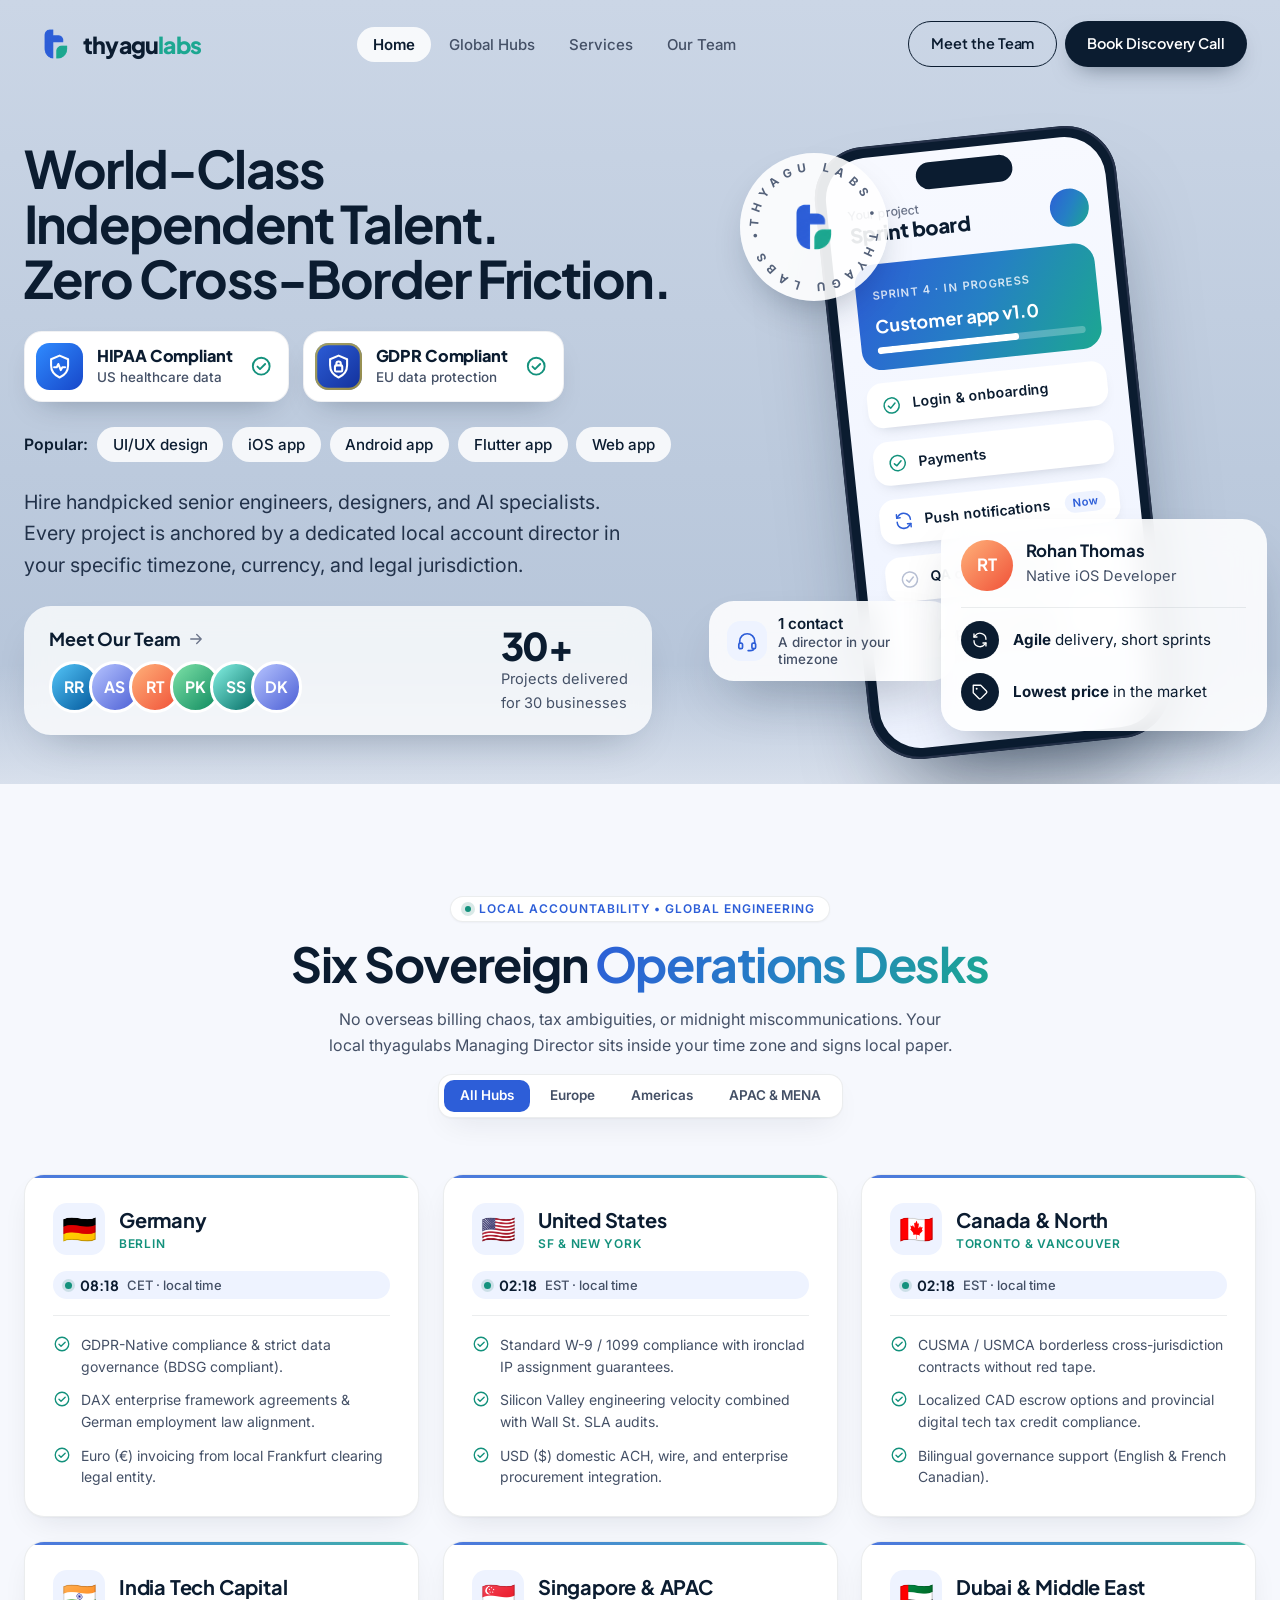
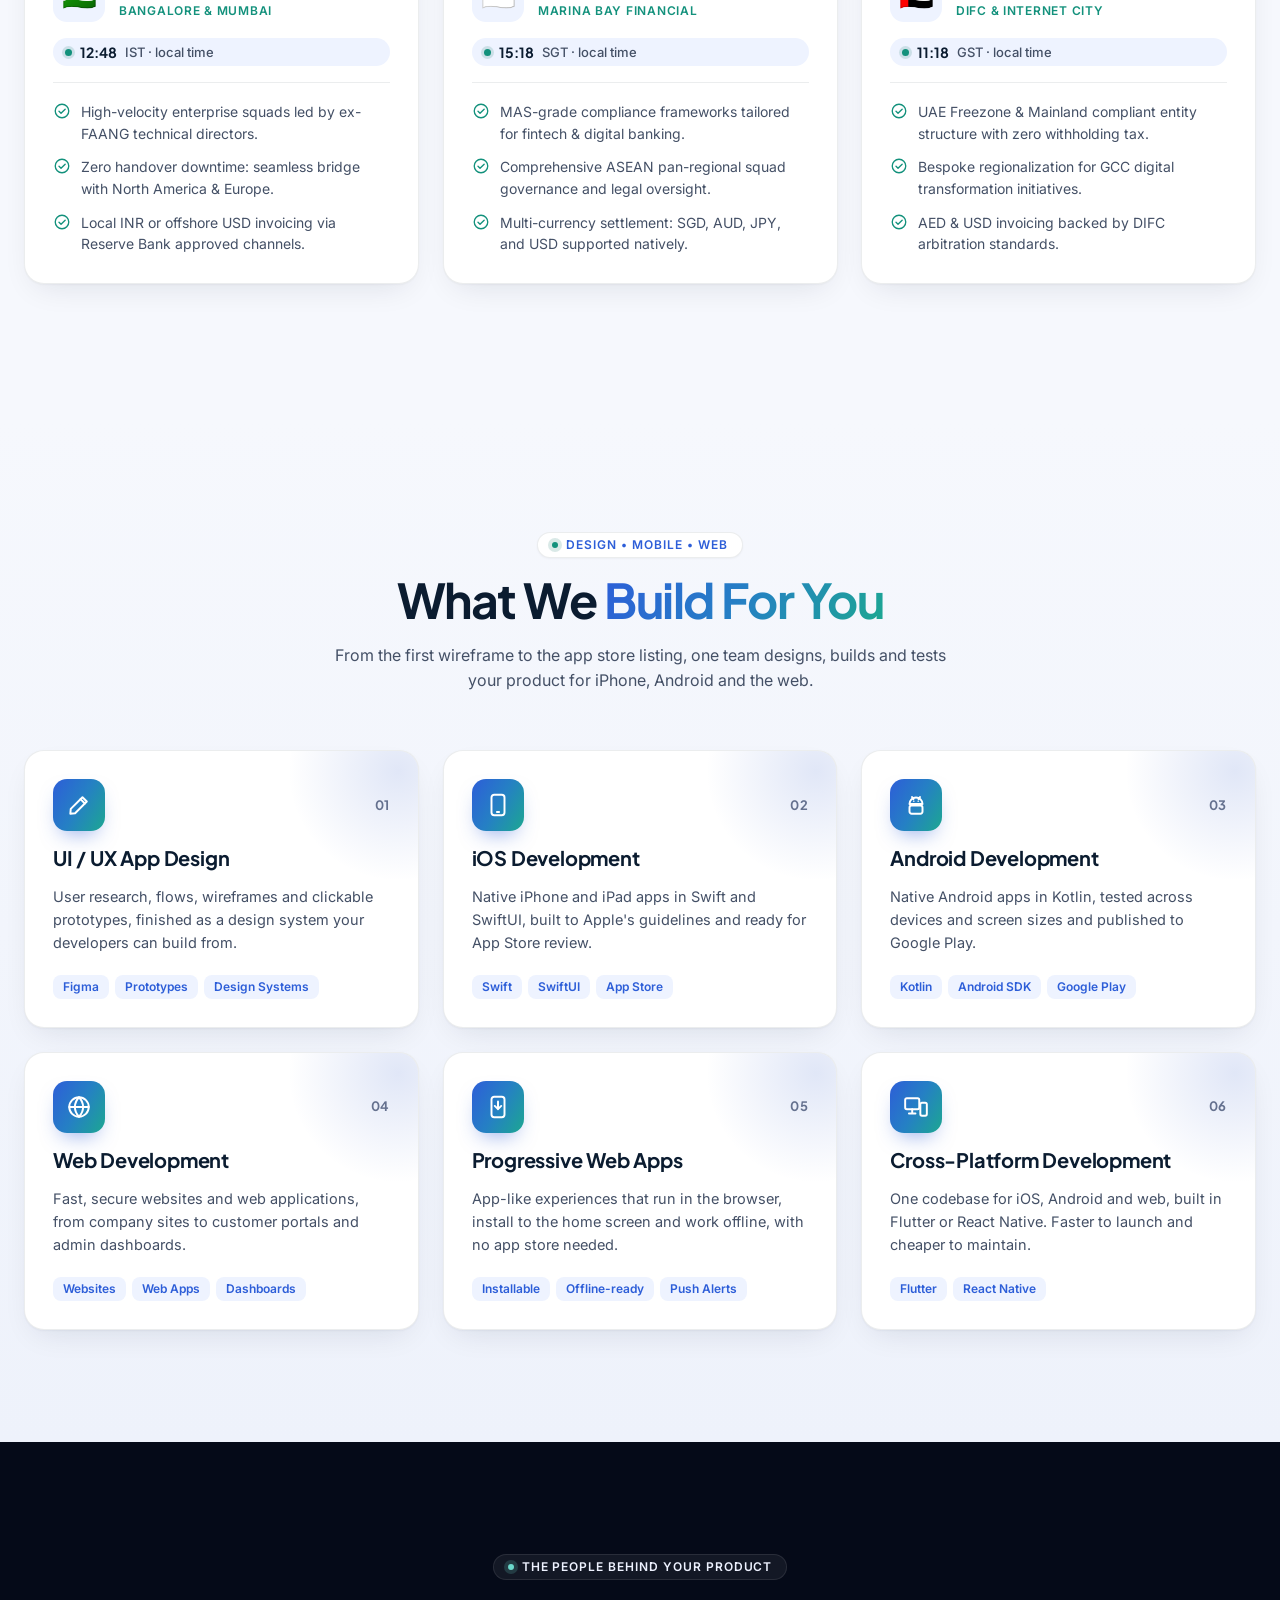
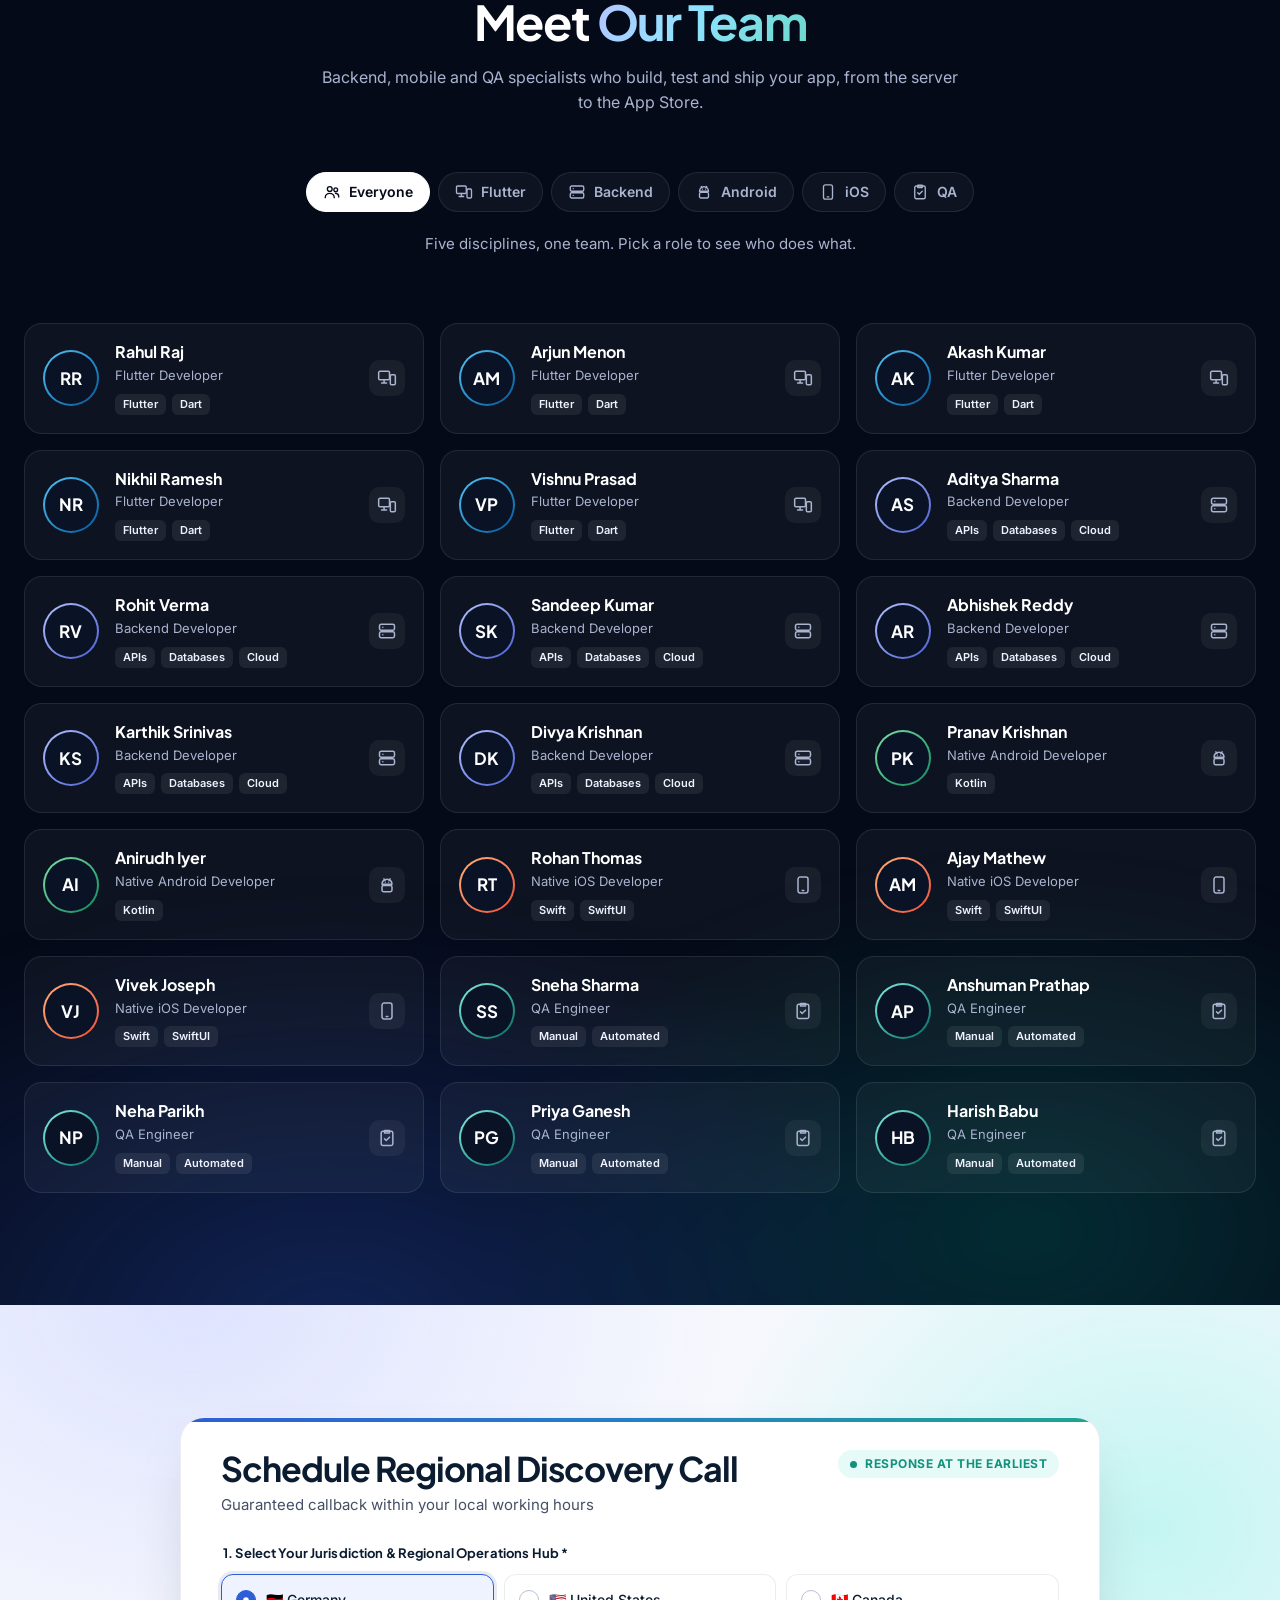
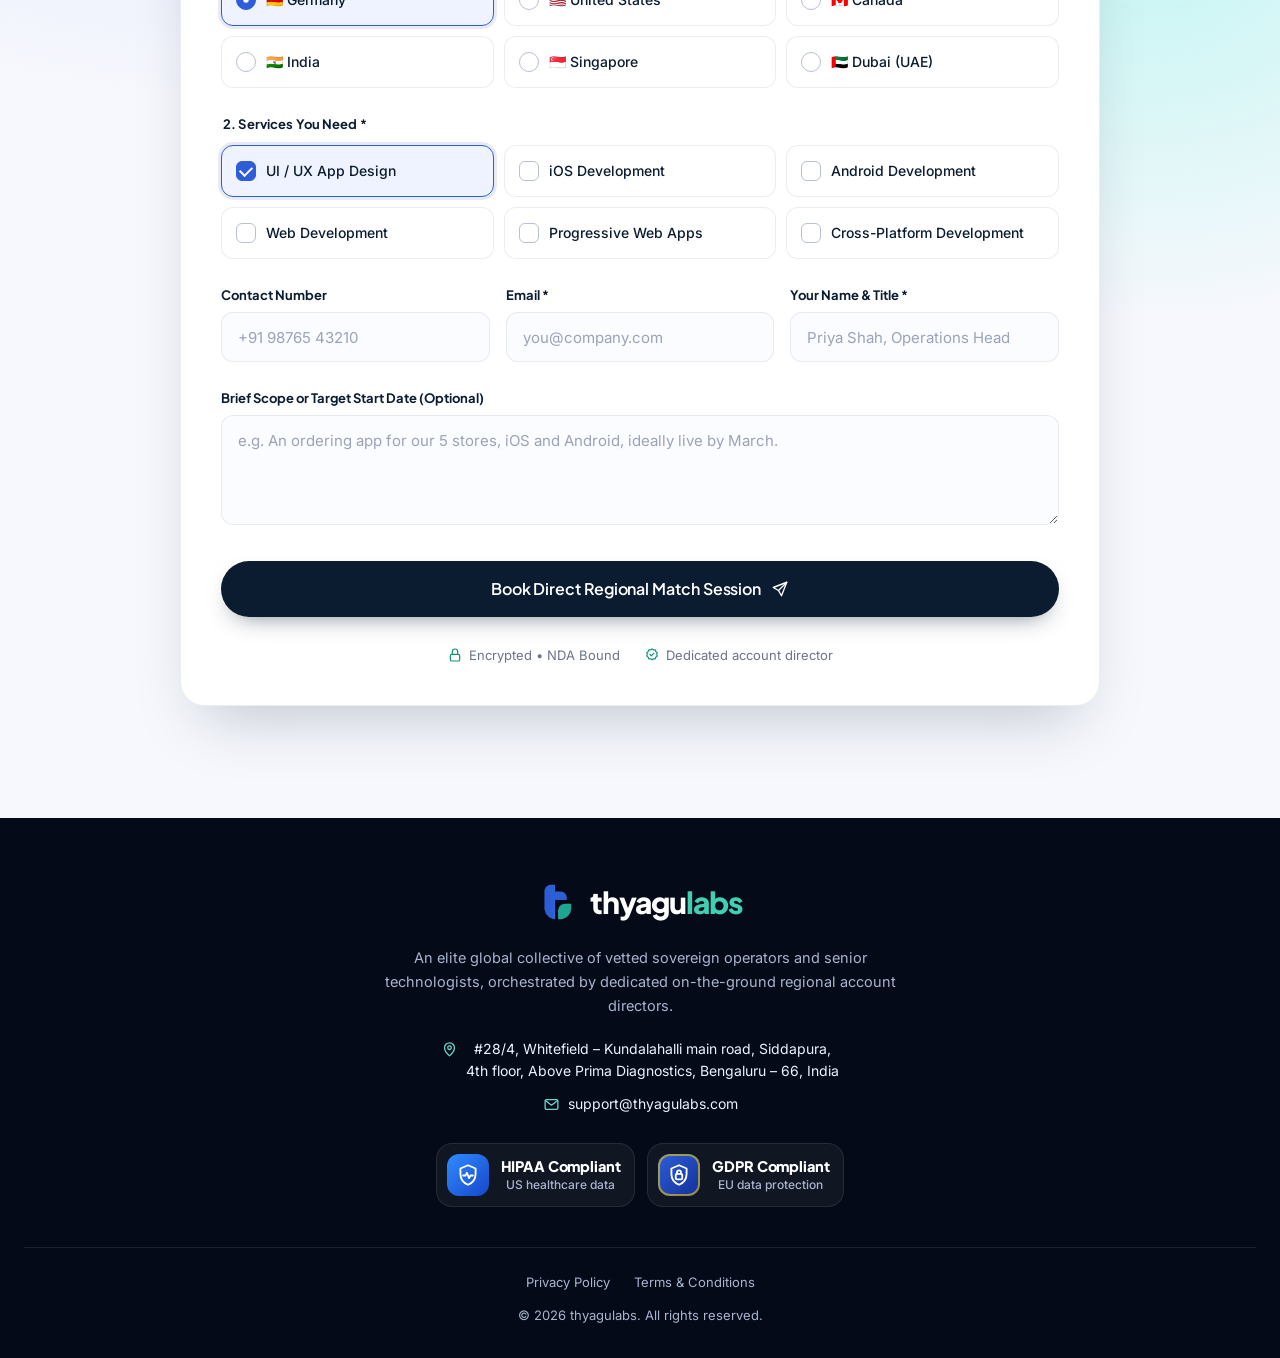
==== commit 4936c216: "Add .gitignore for Vercel files Co-Authored-By: Claude Sonnet 5.5 <noreply@anthropic.com>" ====
--- a/index.html
+++ b/index.html
@@ -549,7 +549,7 @@
           <h2 class="h2" style="font-size:clamp(26px,3vw,34px)">Schedule Regional Discovery Call</h2>
           <p>Guaranteed callback within your local working hours</p>
         </div>
-        <span class="sla">SLA &lt;15 Min Response</span>
+        <span class="sla">Response at the earliest</span>
       </div>
       <form id="leadForm" novalidate>
         <fieldset>
@@ -589,7 +589,7 @@
         <div class="fail" id="failMsg" hidden></div>
         <div class="trust">
           <span><svg class="i" aria-hidden="true"><use href="#i-lock"/></svg>Encrypted • NDA Bound</span>
-          <span><svg class="i" aria-hidden="true"><use href="#i-verified"/></svg>Dedicated SLA Guarantee</span>
+          <span><svg class="i" aria-hidden="true"><use href="#i-verified"/></svg>Dedicated account director</span>
         </div>
       </form>
     </div>
@@ -866,12 +866,16 @@
       if (LEAD_FORM_ENDPOINT) {
         const r = await fetch(LEAD_FORM_ENDPOINT, { method: "POST", headers: { "Content-Type": "application/json", Accept: "application/json" }, body: JSON.stringify(payload) });
         const data = await r.json().catch(() => ({}));
-        if (!r.ok || String(data.success) !== "true") throw new Error("Your request wasn’t sent. Please try again.");
+        console.info("[contact form] FormSubmit replied", r.status, data);
+        if (!r.ok || String(data.success) !== "true") {
+          // Show FormSubmit's own reason (e.g. "This form needs Activation…") so problems are visible.
+          throw new Error(data.message ? "Not sent: " + data.message : "Your request wasn’t sent (error " + r.status + "). Please try again.");
+        }
       } else {
         console.log("[demo mode] lead payload", payload);
         await new Promise((r) => setTimeout(r, 800));
       }
-      $("#submitArea").innerHTML = '<div class="ok"><svg class="i" aria-hidden="true"><use href="#i-check_circle"/></svg>Consultation request received. Your Regional Managing Director will contact you within 15 minutes.</div>';
+      $("#submitArea").innerHTML = '<div class="ok"><svg class="i" aria-hidden="true"><use href="#i-check_circle"/></svg>Consultation request received. Your Regional Managing Director will contact you at the earliest.</div>';
       $$("input, textarea", form).forEach((i) => (i.disabled = true));
     } catch (err) {
       btn.disabled = false;
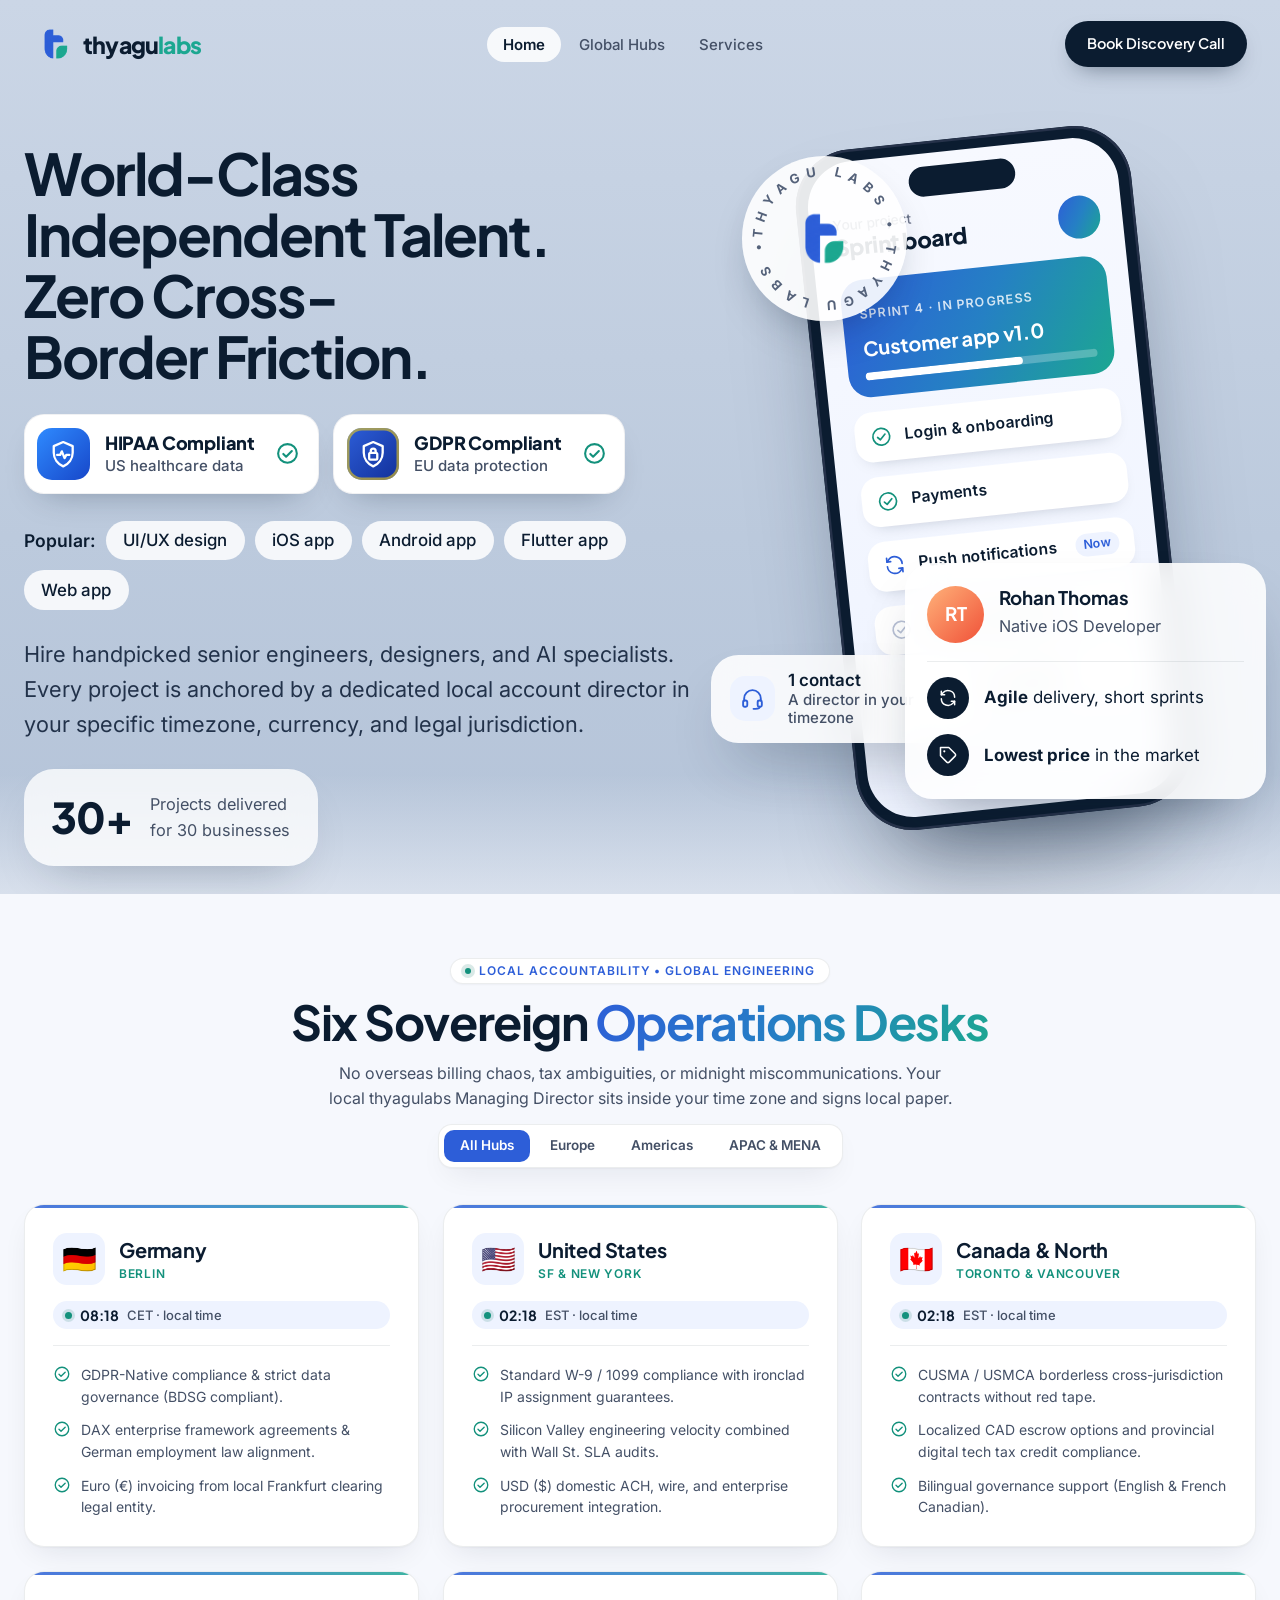
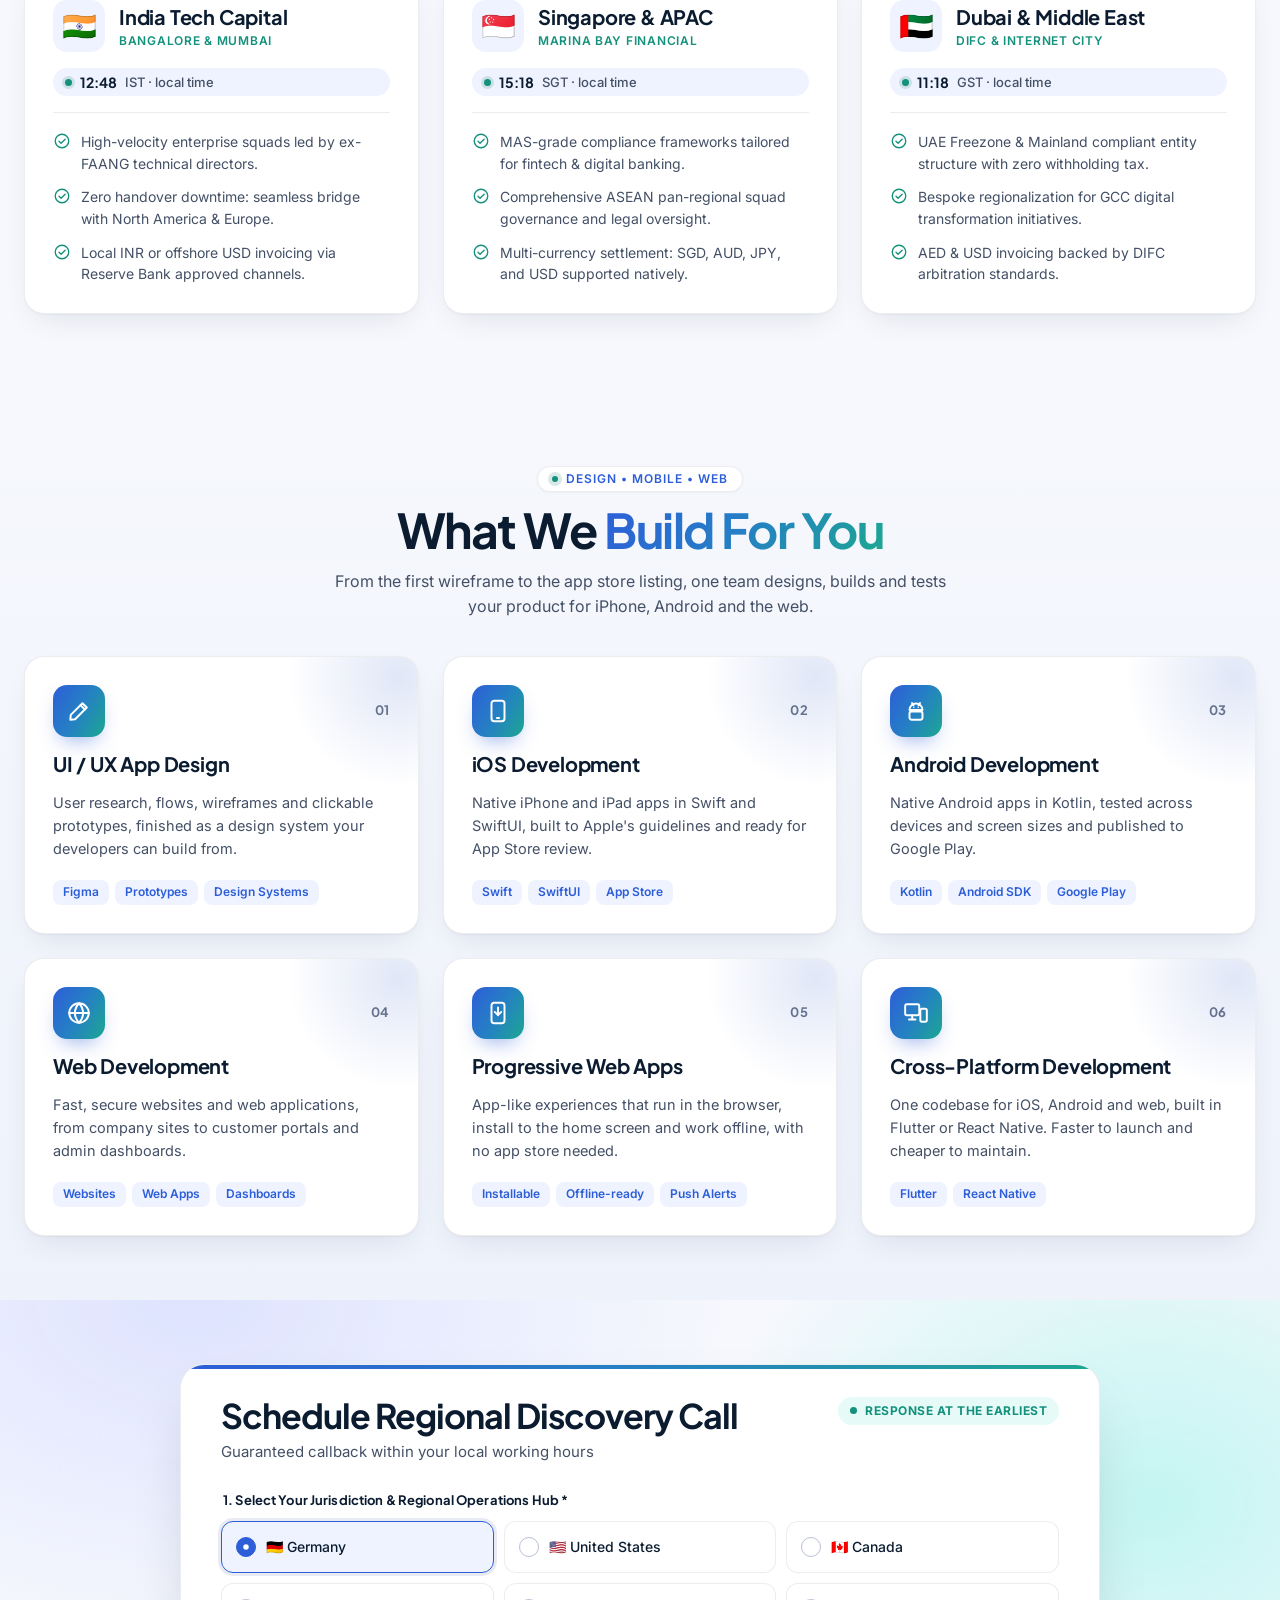
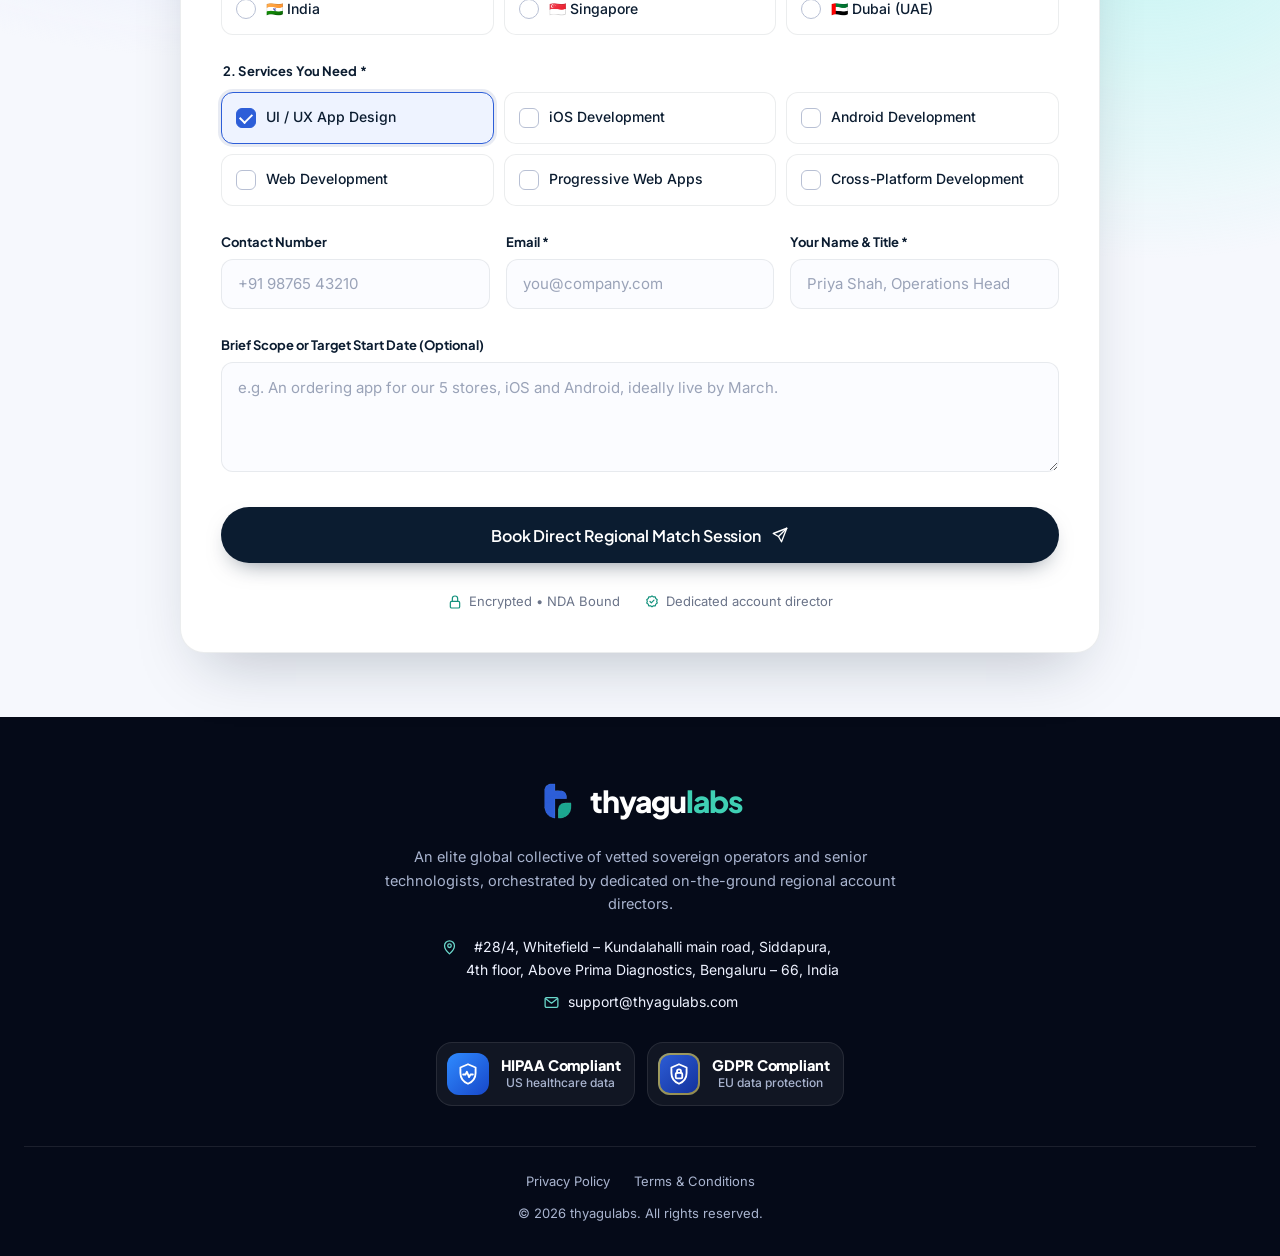
==== commit a47adde4: "Update site content Co-Authored-By: Claude Sonnet 5.5 <noreply@anthropic.com>" ====
--- a/index.html
+++ b/index.html
@@ -16,7 +16,7 @@
 <link rel="preconnect" href="https://fonts.gstatic.com" crossorigin>
 <link rel="stylesheet" href="https://fonts.googleapis.com/css2?family=Inter:wght@400;500;600;700&family=Plus+Jakarta+Sans:wght@500;600;700;800&display=swap">
 <style>
-/* Layout: dark hero → light hubs → light services → dark team → contact on a soft mesh → dark footer.
+/* Layout: dark hero → light hubs → light services → contact on a soft mesh → dark footer.
    One centred section-heading system, one 1280px content column, one 24px grid gap everywhere. */
 :root {
   /* brand (from DESIGN.md) */
@@ -65,12 +65,12 @@
 .eyebrow::before { content: ""; width: 6px; height: 6px; border-radius: 50%; background: var(--emerald); box-shadow: 0 0 0 4px rgba(0, 106, 97, .15); }
 .night .eyebrow { color: var(--night-ink); background: rgba(255, 255, 255, .06); border-color: var(--night-line); box-shadow: none; }
 .night .eyebrow::before { background: var(--emerald-light); box-shadow: 0 0 0 4px rgba(107, 216, 203, .18); }
-section.band { padding-block: 112px; position: relative; }
-@media (max-width: 767px) { section.band { padding-block: 72px; } }
-.sh { display: flex; flex-direction: column; align-items: center; text-align: center; max-width: 760px; margin: 0 auto 56px; gap: 16px; }
+section.band { padding-block: 64px; position: relative; }
+@media (max-width: 767px) { section.band { padding-block: 44px; } }
+.sh { display: flex; flex-direction: column; align-items: center; text-align: center; max-width: 760px; margin: 0 auto 36px; gap: 12px; }
 .sh p { margin: 0; color: var(--ink-2); max-width: 640px; }
 .night .sh p { color: var(--night-ink-2); }
-@media (max-width: 767px) { .sh { margin-bottom: 40px; } }
+@media (max-width: 767px) { .sh { margin-bottom: 28px; } }
 
 .btn { display: inline-flex; align-items: center; justify-content: center; gap: 10px; min-height: 52px; padding: 0 28px; border-radius: 999px; border: 0; font: 600 15px/1.2 var(--display); letter-spacing: -.005em; white-space: nowrap; transition: transform .2s ease, box-shadow .2s ease, background .2s ease, border-color .2s ease; }
 .btn .i { font-size: 18px; transition: transform .2s ease; }
@@ -146,14 +146,10 @@
 .popular button:hover { background: #fff; transform: translateY(-1px); }
 .hero-sub { margin: 0; max-width: 560px; font-size: 17.5px; line-height: 1.6; color: #22324a; }
 .trusted { display: flex; align-items: center; justify-content: space-between; gap: 20px; flex-wrap: wrap; max-width: 560px; padding: 18px 22px; border-radius: 24px; background: rgba(255, 255, 255, .78); backdrop-filter: blur(12px); box-shadow: 0 18px 40px -22px rgba(11, 28, 48, .35); }
-.trusted .lbl { font: 700 16px/1.2 var(--display); margin-bottom: 10px; display: flex; align-items: center; gap: 6px; }
-.trusted .lbl .i { font-size: 16px; color: var(--ink-3); transition: transform .2s; }
-.trusted a:hover .lbl .i { transform: translateX(3px); }
-.stack-av { display: flex; }
-.stack-av span { width: 46px; height: 46px; margin-left: -10px; border-radius: 50%; border: 3px solid #fff; display: grid; place-items: center; font: 700 14px/1 var(--display); color: #fff; background: var(--ring); }
-.stack-av span:first-child { margin-left: 0; }
 .trusted .num b { display: block; font: 800 34px/1 var(--display); letter-spacing: -.03em; }
-.trusted .num small { display: block; margin-top: 4px; font-size: 13px; color: var(--ink-2); }
+.trusted { width: fit-content; }
+.trusted .num { display: flex; align-items: center; gap: 14px; text-align: left; }
+.trusted .num small { display: block; margin-top: 0; font-size: 13px; color: var(--ink-2); }
 
 .hero-right { position: relative; min-height: 560px; }
 .phone { position: absolute; left: 50%; top: 50%; width: 270px; height: 548px; margin: -274px 0 0 -135px; border-radius: 46px; padding: 10px; background: #0b1c30; box-shadow: 0 50px 80px -30px rgba(11, 28, 48, .55), inset 0 0 0 2px #26324a; transform: rotate(-6deg); }
@@ -284,47 +280,7 @@
 .svc p { margin: 0; font-size: 14.5px; line-height: 1.6; color: var(--ink-2); }
 .svc .tags { display: flex; flex-wrap: wrap; gap: 6px; margin-top: auto; padding-top: 6px; }
 
-/* ---------- team ---------- */
-.team { background: var(--night); color: var(--night-ink); overflow: hidden; isolation: isolate; }
-.team .glow { position: absolute; inset: auto -10% -30%; height: 70%; z-index: -1; background: radial-gradient(60% 60% at 30% 60%, rgba(39, 83, 199, .35), transparent 70%), radial-gradient(50% 50% at 75% 50%, rgba(0, 150, 136, .25), transparent 70%); filter: blur(30px); }
-.team .h2 { color: #fff; }
-.roles { display: flex; flex-wrap: wrap; justify-content: center; gap: 8px; }
-.roles button { display: inline-flex; align-items: center; gap: 8px; border: 1px solid var(--night-line); background: rgba(255, 255, 255, .04); color: var(--night-ink-2); padding: 10px 16px; border-radius: 999px; font: 600 14px/1 var(--body); transition: all .2s ease; }
-.roles button .i { font-size: 18px; }
-.roles button:hover { color: #fff; border-color: rgba(255, 255, 255, .2); }
-.roles button[aria-selected="true"] { color: #050a18; background: #fff; border-color: #fff; }
-.role-note { margin: 20px auto 40px; max-width: 640px; min-height: 3.4em; text-align: center; color: var(--night-ink-2); font-size: 15px; }
-.role-note b { color: #fff; font-weight: 600; }
-.people { display: grid; grid-template-columns: repeat(3, minmax(0, 1fr)); gap: 16px; }
-@media (max-width: 1023px) { .people { grid-template-columns: repeat(2, minmax(0, 1fr)); } }
-/* Phones: a swipeable row with a fixed height, so switching roles never changes the page length */
-@media (max-width: 599px) {
-  .role-note { min-height: 7em; margin-bottom: 20px; font-size: 14px; }
-  .people { display: flex; grid-template-columns: none; gap: 12px; overflow-x: auto; scroll-snap-type: x mandatory; scroll-padding-inline: var(--gutter); margin-inline: calc(var(--gutter) * -1); padding: 4px var(--gutter) 14px; scrollbar-width: none; }
-  .people::-webkit-scrollbar { display: none; }
-  .person { flex: 0 0 84%; scroll-snap-align: start; padding: 14px; gap: 14px; height: 104px; }
-  .person .stack { flex-wrap: nowrap; overflow: hidden; }
-  .person .badge { display: none !important; }
-  .avatar { width: 48px; height: 48px; }
-  .person .name { white-space: nowrap; overflow: hidden; text-overflow: ellipsis; }
-  .people.filtering .person.dim { display: none; }
-  .swipe-hint { display: flex !important; }
-}
-.swipe-hint { display: none; align-items: center; justify-content: center; gap: 6px; margin-top: 8px; font-size: 12.5px; color: var(--night-ink-2); }
-.swipe-hint .i { font-size: 14px; }
-.person { display: flex; align-items: center; gap: 16px; padding: 18px; border-radius: 18px; background: var(--night-card); border: 1px solid var(--night-line); transition: transform .35s ease, border-color .35s ease, background .35s ease, opacity .35s ease, filter .35s ease, box-shadow .35s ease; }
-.people.filtering .person.dim { opacity: .16; filter: grayscale(1); transform: scale(.97); }
-.people.filtering .person.lit { background: rgba(255, 255, 255, .08); border-color: rgba(182, 196, 255, .45); box-shadow: 0 18px 40px -22px rgba(45, 94, 216, .9); }
-.person:not(.dim):hover { transform: translateY(-3px); background: rgba(255, 255, 255, .07); border-color: rgba(182, 196, 255, .28); }
-.avatar { position: relative; width: 56px; height: 56px; flex: none; border-radius: 50%; padding: 2px; background: var(--ring); }
-.avatar span { width: 100%; height: 100%; border-radius: 50%; display: grid; place-items: center; background: var(--night-2); font: 700 17px/1 var(--display); color: #fff; letter-spacing: .02em; }
-.person .who { min-width: 0; flex: 1; }
-.person .name { font: 700 16px/1.3 var(--display); color: #fff; }
-.person .role { margin-top: 2px; font-size: 13px; color: var(--night-ink-2); }
-.person .stack { margin-top: 8px; display: flex; flex-wrap: wrap; gap: 6px; }
-.person .stack i { font-style: normal; font: 600 11px/1 var(--body); padding: 5px 8px; border-radius: 6px; color: var(--night-ink); background: rgba(255, 255, 255, .07); }
-.person .badge { width: 36px; height: 36px; flex: none; border-radius: 10px; display: grid; place-items: center; color: var(--night-ink-2); background: rgba(255, 255, 255, .05); }
-.person .badge .i { font-size: 20px; }
+ { transform: translateY(-3px); background: rgba(255, 255, 255, .07); border-color: rgba(182, 196, 255, .28); }
 
 /* ---------- contact ---------- */
 .contact { background: radial-gradient(60% 50% at 15% 0%, rgba(220, 225, 255, .9), transparent 70%), radial-gradient(50% 50% at 90% 20%, rgba(134, 242, 228, .45), transparent 70%), var(--bg); }
@@ -411,10 +367,8 @@
       <a href="#top" data-s="top" class="active">Home</a>
       <a href="#hubs" data-s="hubs">Global Hubs</a>
       <a href="#expertise" data-s="expertise">Services</a>
-      <a href="#team" data-s="team">Our Team</a>
     </nav>
     <div class="actions">
-      <a class="btn btn-outline btn-sm" href="#team">Meet the Team</a>
       <a class="btn btn-primary btn-sm book" href="#discovery">Book Discovery Call</a>
       <button class="menu-btn" type="button" aria-label="Open menu" aria-expanded="false" id="menuBtn"><svg class="i" aria-hidden="true"><use href="#i-menu"/></svg></button>
     </div>
@@ -431,7 +385,6 @@
     <a href="#top" data-s="top" class="active">Home</a>
     <a href="#hubs" data-s="hubs">Global Hubs</a>
     <a href="#expertise" data-s="expertise">Services</a>
-    <a href="#team" data-s="team">Our Team</a>
   </nav>
   <a class="btn btn-primary" href="#discovery">Book Discovery Call</a>
 </aside>
@@ -456,10 +409,6 @@
         </div>
         <p class="hero-sub">Hire handpicked senior engineers, designers, and AI specialists. Every project is anchored by a dedicated local account director in your specific timezone, currency, and legal jurisdiction.</p>
         <div class="trusted">
-          <a href="#team">
-            <div class="lbl">Meet Our Team <svg class="i" aria-hidden="true"><use href="#i-arrow_forward"/></svg></div>
-            <div class="stack-av" id="heroAvatars"></div>
-          </a>
           <div class="num"><b class="tab">30+</b><small>Projects delivered<br>for 30 businesses</small></div>
         </div>
       </div>
@@ -485,7 +434,7 @@
         <div class="float chip"><span class="ib"><svg class="i"><use href="#i-support_agent"/></svg></span><span>1 contact<small>A director in your timezone</small></span></div>
 
         <div class="float profile">
-          <div class="who"><span class="av">RT</span><div><b>Rohan Thomas</b><small>Native iOS Developer</small></div></div>
+          <div class="who"><span class="av" id="profileAv">RT</span><div><b>Rohan Thomas</b><small>Native iOS Developer</small></div></div>
           <div class="row"><span class="ib"><svg class="i"><use href="#i-autorenew"/></svg></span><span><b>Agile</b> delivery, short sprints</span></div>
           <div class="row"><span class="ib"><svg class="i"><use href="#i-sell"/></svg></span><span><b>Lowest price</b> in the market</span></div>
         </div>
@@ -524,21 +473,6 @@
   </div>
 </section>
 
-<!-- TEAM -->
-<section class="band team night" id="team">
-  <div class="glow" aria-hidden="true"></div>
-  <div class="wrap">
-    <div class="sh reveal">
-      <span class="eyebrow">The People Behind Your Product</span>
-      <h2 class="h2">Meet <span class="grad-text">Our Team</span></h2>
-      <p>Backend, mobile and QA specialists who build, test and ship your app, from the server to the App Store.</p>
-    </div>
-    <div class="roles" role="tablist" aria-label="Filter team by role" id="roleTabs"></div>
-    <p class="role-note" id="roleNote" aria-live="polite"></p>
-    <div class="people" id="people"></div>
-    <div class="swipe-hint" aria-hidden="true">Swipe to see more <svg class="i"><use href="#i-arrow_forward"/></svg></div>
-  </div>
-</section>
 
 <!-- CONTACT -->
 <section class="band contact" id="discovery">
@@ -658,23 +592,6 @@
     { icon: "devices", title: "Cross-Platform Development", desc: "One codebase for iOS, Android and web, built in Flutter or React Native. Faster to launch and cheaper to maintain.", tags: ["Flutter", "React Native"] },
   ];
 
-  const ROLES = [
-    { key: "flutter", label: "Flutter", icon: "devices", title: "Flutter Developer", stack: ["Flutter", "Dart"], ring: "linear-gradient(135deg,#54c5f8,#01579b)",
-      note: "<b>Flutter developers</b> build cross-platform apps for iOS, Android and web from a single codebase.",
-      people: ["Rahul Raj", "Arjun Menon", "Akash Kumar", "Nikhil Ramesh", "Vishnu Prasad"] },
-    { key: "backend", label: "Backend", icon: "dns", title: "Backend Developer", stack: ["APIs", "Databases", "Cloud"], ring: "linear-gradient(135deg,#b6c4ff,#4c5fd5)",
-      note: "<b>Backend developers</b> build the servers, databases and integrations behind every app and website we ship.",
-      people: ["Aditya Sharma", "Rohit Verma", "Sandeep Kumar", "Abhishek Reddy", "Karthik Srinivas", "Divya Krishnan"] },
-    { key: "android", label: "Android", icon: "android", title: "Native Android Developer", stack: ["Kotlin"], ring: "linear-gradient(135deg,#7ee2a8,#0f8a5f)",
-      note: "<b>Native Android developers</b> build apps in Kotlin for performance and deep Android integration.",
-      people: ["Pranav Krishnan", "Anirudh Iyer"] },
-    { key: "ios", label: "iOS", icon: "phone_iphone", title: "Native iOS Developer", stack: ["Swift", "SwiftUI"], ring: "linear-gradient(135deg,#ffb27a,#f05138)",
-      note: "<b>Native iOS developers</b> build apps in Swift and SwiftUI that look and feel at home on iPhone and iPad.",
-      people: ["Rohan Thomas", "Ajay Mathew", "Vivek Joseph"] },
-    { key: "qa", label: "QA", icon: "fact_check", title: "QA Engineer", stack: ["Manual", "Automated"], ring: "linear-gradient(135deg,#86f2e4,#006a61)",
-      note: "<b>QA engineers</b> test every release on real devices before it reaches your users.",
-      people: ["Sneha Sharma", "Anshuman Prathap", "Neha Parikh", "Priya Ganesh", "Harish Babu"] },
-  ];
 
 
   const REGIONS = [["germany", "🇩🇪 Germany"], ["usa", "🇺🇸 United States"], ["canada", "🇨🇦 Canada"], ["india", "🇮🇳 India"], ["singapore", "🇸🇬 Singapore"], ["dubai", "🇦🇪 Dubai (UAE)"]];
@@ -710,42 +627,6 @@
       <div class="tags">${v.tags.map((t) => `<span class="tag">${esc(t)}</span>`).join("")}</div>
     </article>`).join("");
 
-  // ---------- team with role tabs ----------
-  const initials = (n) => n.split(" ").map((w) => w[0]).join("").slice(0, 2);
-  const tabs = [{ key: "all", label: "Everyone", icon: "groups" }, ...ROLES];
-  $("#roleTabs").innerHTML = tabs.map((t, i) =>
-    `<button type="button" role="tab" data-r="${t.key}" aria-selected="${i === 0}"><svg class="i" aria-hidden="true"><use href="#i-${t.icon}"/></svg>${t.label}</button>`).join("");
-  // All cards are drawn once. Choosing a role only highlights its people (desktop) or hides
-  // the others inside a fixed-height swipe row (phones), so the page never changes height.
-  $("#people").innerHTML = ROLES.flatMap((r) => r.people.map((n) => `
-    <article class="person" data-r="${r.key}">
-      <div class="avatar" style="--ring:${r.ring}"><span>${initials(n)}</span></div>
-      <div class="who">
-        <div class="name">${esc(n)}</div>
-        <div class="role">${r.title}</div>
-        <div class="stack">${r.stack.map((s) => `<i>${s}</i>`).join("")}</div>
-      </div>
-      <span class="badge" aria-hidden="true"><svg class="i" aria-hidden="true"><use href="#i-${r.icon}"/></svg></span>
-    </article>`)).join("");
-  function showRole(key) {
-    const role = ROLES.find((r) => r.key === key);
-    $("#roleNote").innerHTML = role ? role.note : "Five disciplines, one team. Pick a role to see who does what.";
-    const grid = $("#people");
-    grid.classList.toggle("filtering", key !== "all");
-    $$(".person", grid).forEach((c) => {
-      const on = key === "all" || c.dataset.r === key;
-      c.classList.toggle("lit", key !== "all" && on);
-      c.classList.toggle("dim", !on);
-      c.setAttribute("aria-hidden", String(!on));
-    });
-    if (getComputedStyle(grid).display === "flex") grid.scrollTo({ left: 0, behavior: "smooth" });
-  }
-  showRole("all");
-  $$("#roleTabs button").forEach((b) => b.addEventListener("click", () => {
-    $$("#roleTabs button").forEach((x) => x.setAttribute("aria-selected", String(x === b)));
-    showRole(b.dataset.r);
-  }));
-
   // ---------- form tiles ----------
   $("#regionTiles").innerHTML = REGIONS.map(([v, l], i) =>
     `<label class="tile"><input type="radio" name="region" value="${v}" ${i === 0 ? "checked" : ""}><span class="mark"></span>${l}</label>`).join("");
@@ -755,7 +636,7 @@
 
   // ---------- header: transparent over the hero, frosted after scrolling ----------
   const bar = $("#top-bar");
-  const ids = ["top", "hubs", "expertise", "team"];
+  const ids = ["top", "hubs", "expertise"];
   function onScroll() {
     bar.classList.toggle("scrolled", window.scrollY > 12);
     let cur = "top";
@@ -787,12 +668,7 @@
   addEventListener("resize", fitHero);
   if (document.fonts && document.fonts.ready) document.fonts.ready.then(fitHero);
 
-  // ---------- hero: team avatar stack ----------
-  const picks = [["flutter", 0], ["backend", 0], ["ios", 0], ["android", 0], ["qa", 0], ["backend", 5]];
-  $("#heroAvatars").innerHTML = picks.map(([k, i]) => {
-    const r = ROLES.find((x) => x.key === k); const n = r.people[i];
-    return `<span style="--ring:${r.ring}" title="${esc(n)}, ${r.title}">${initials(n)}</span>`;
-  }).join("");
+
 
   // ---------- hero: search and popular chips lead into the form ----------
   function goToForm(service, text) {
